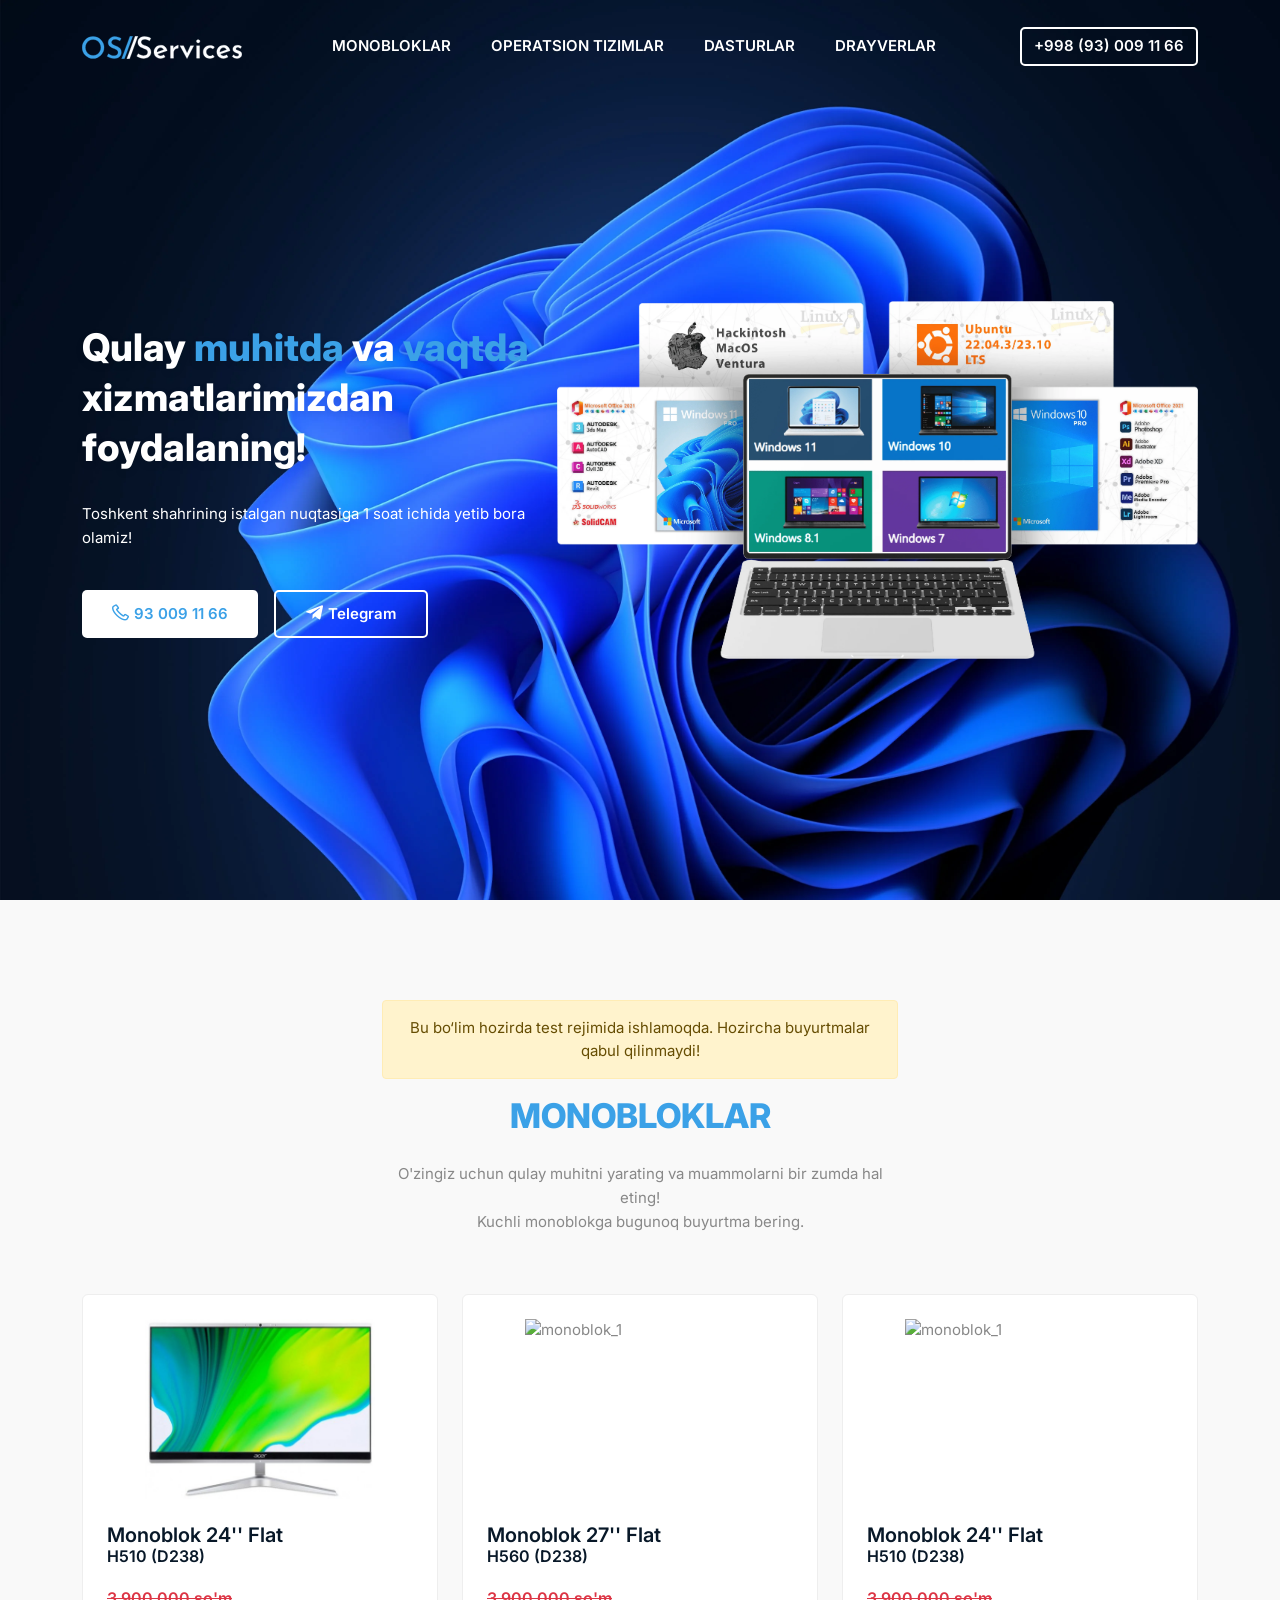
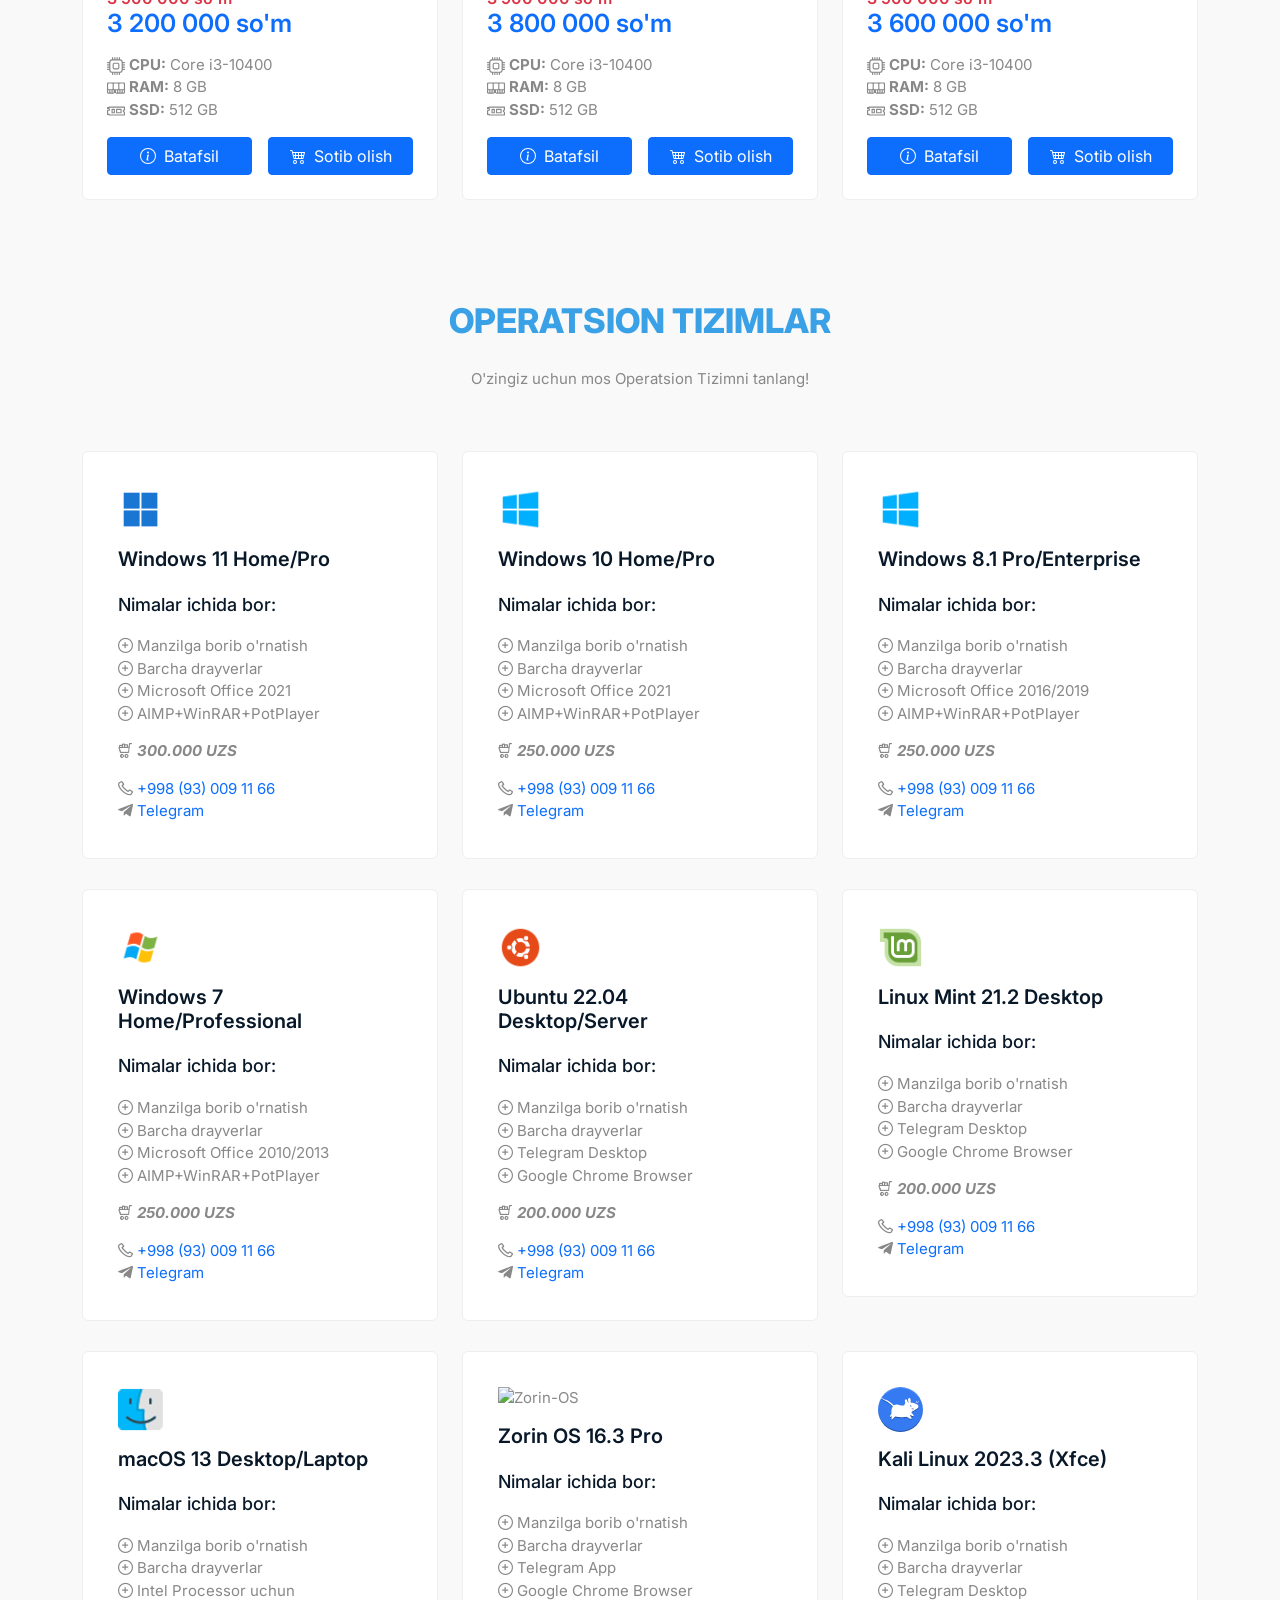
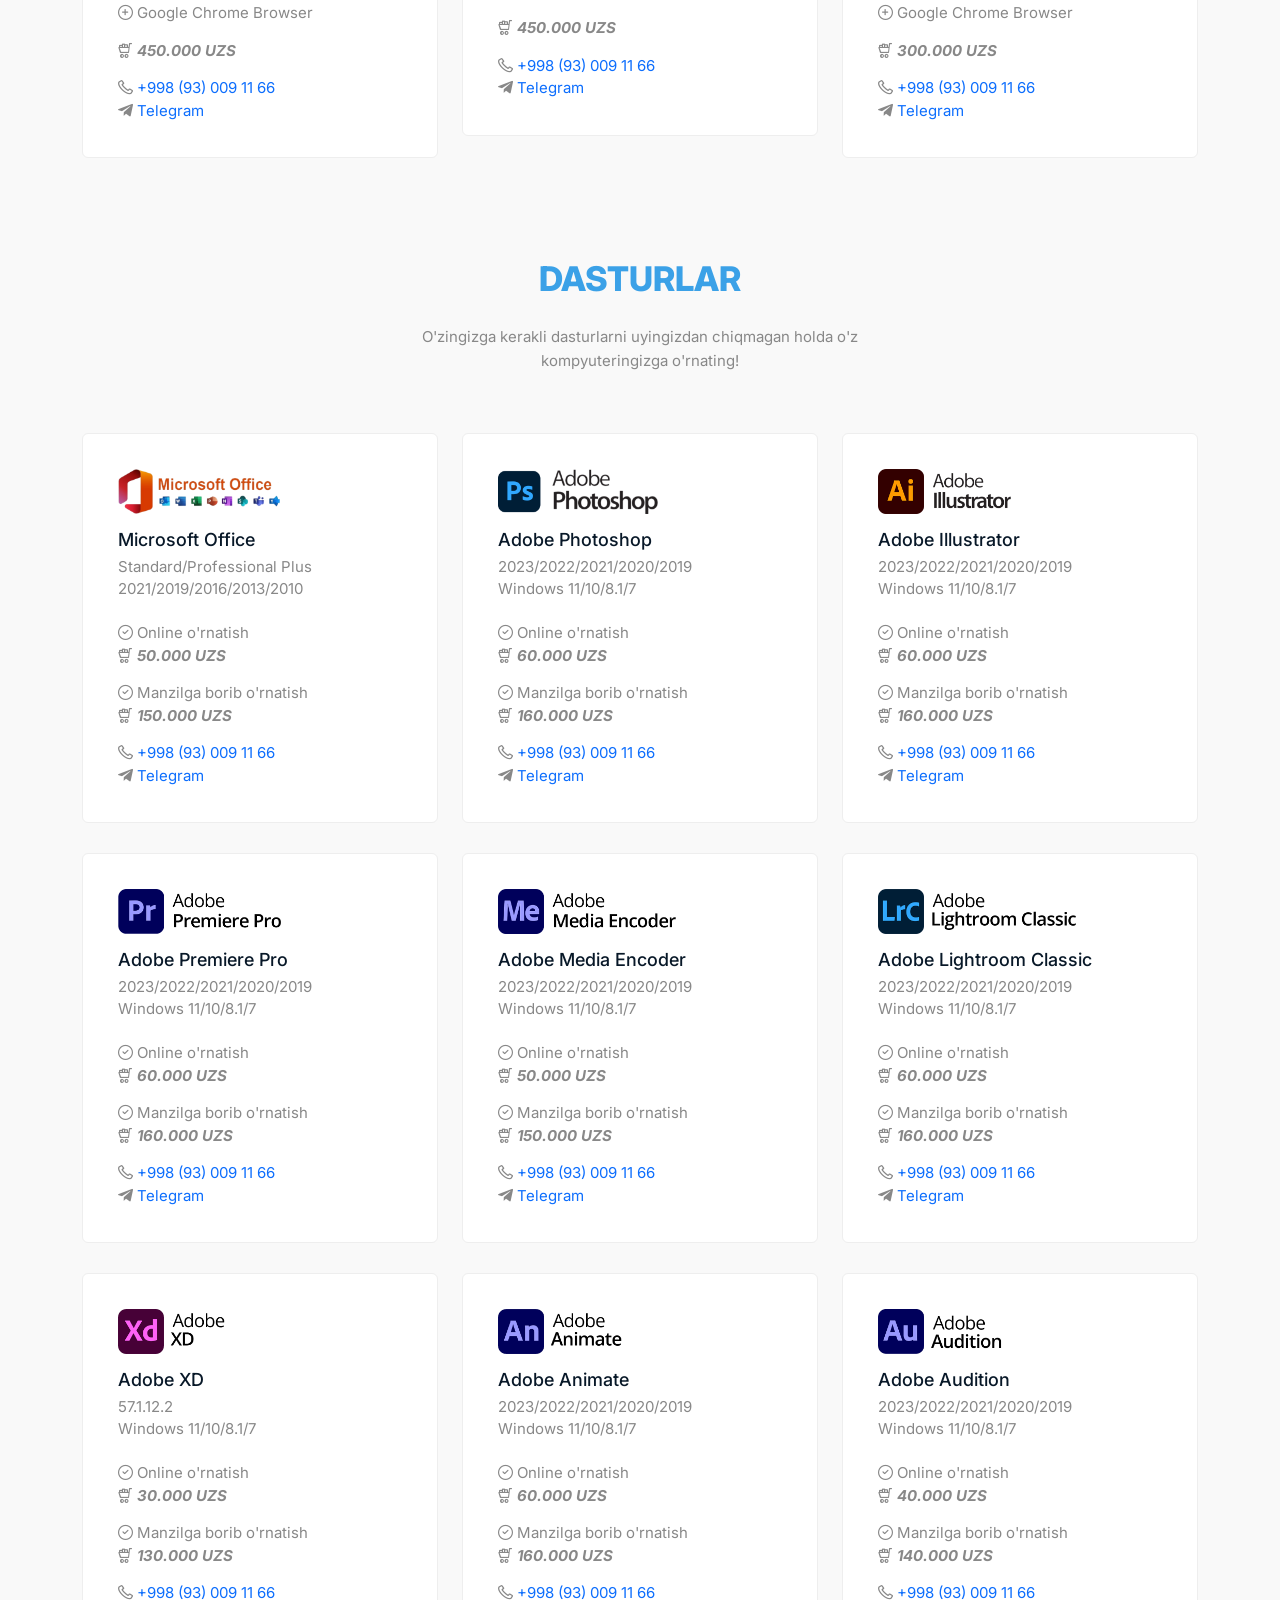
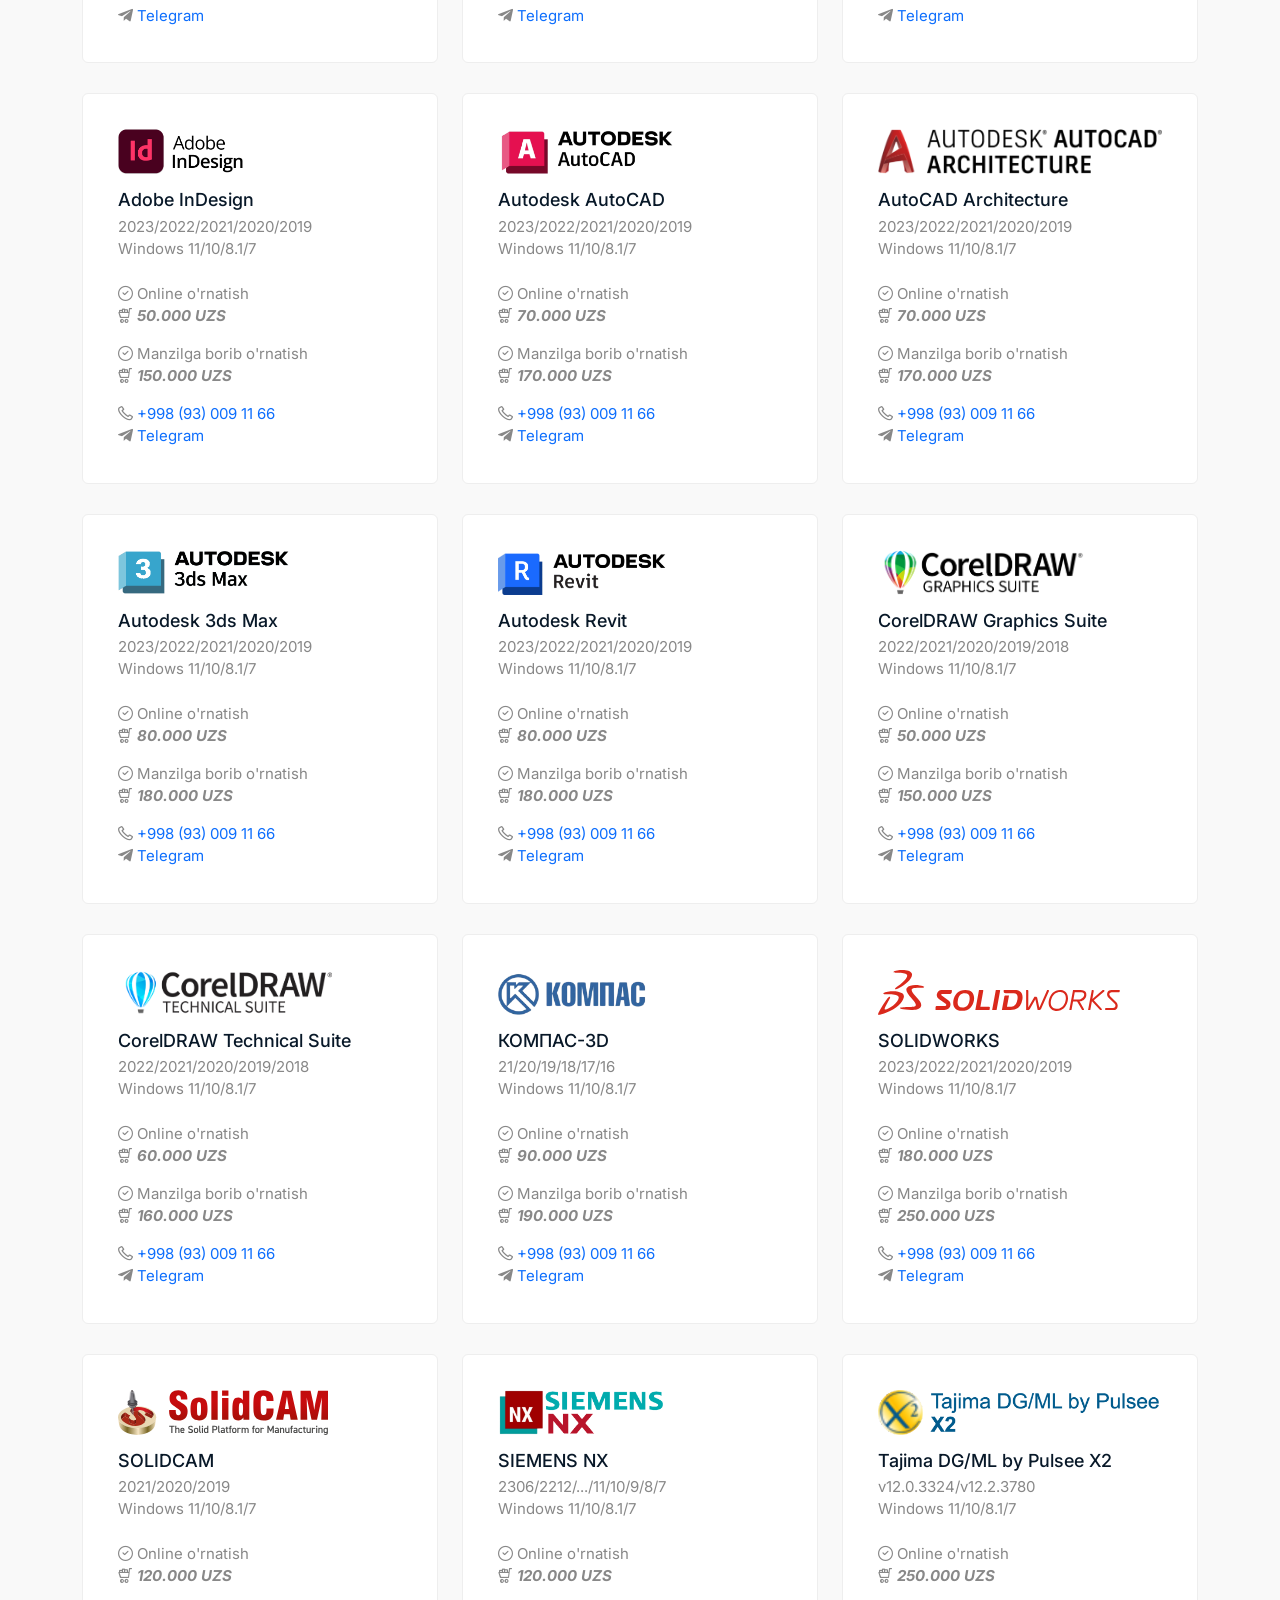
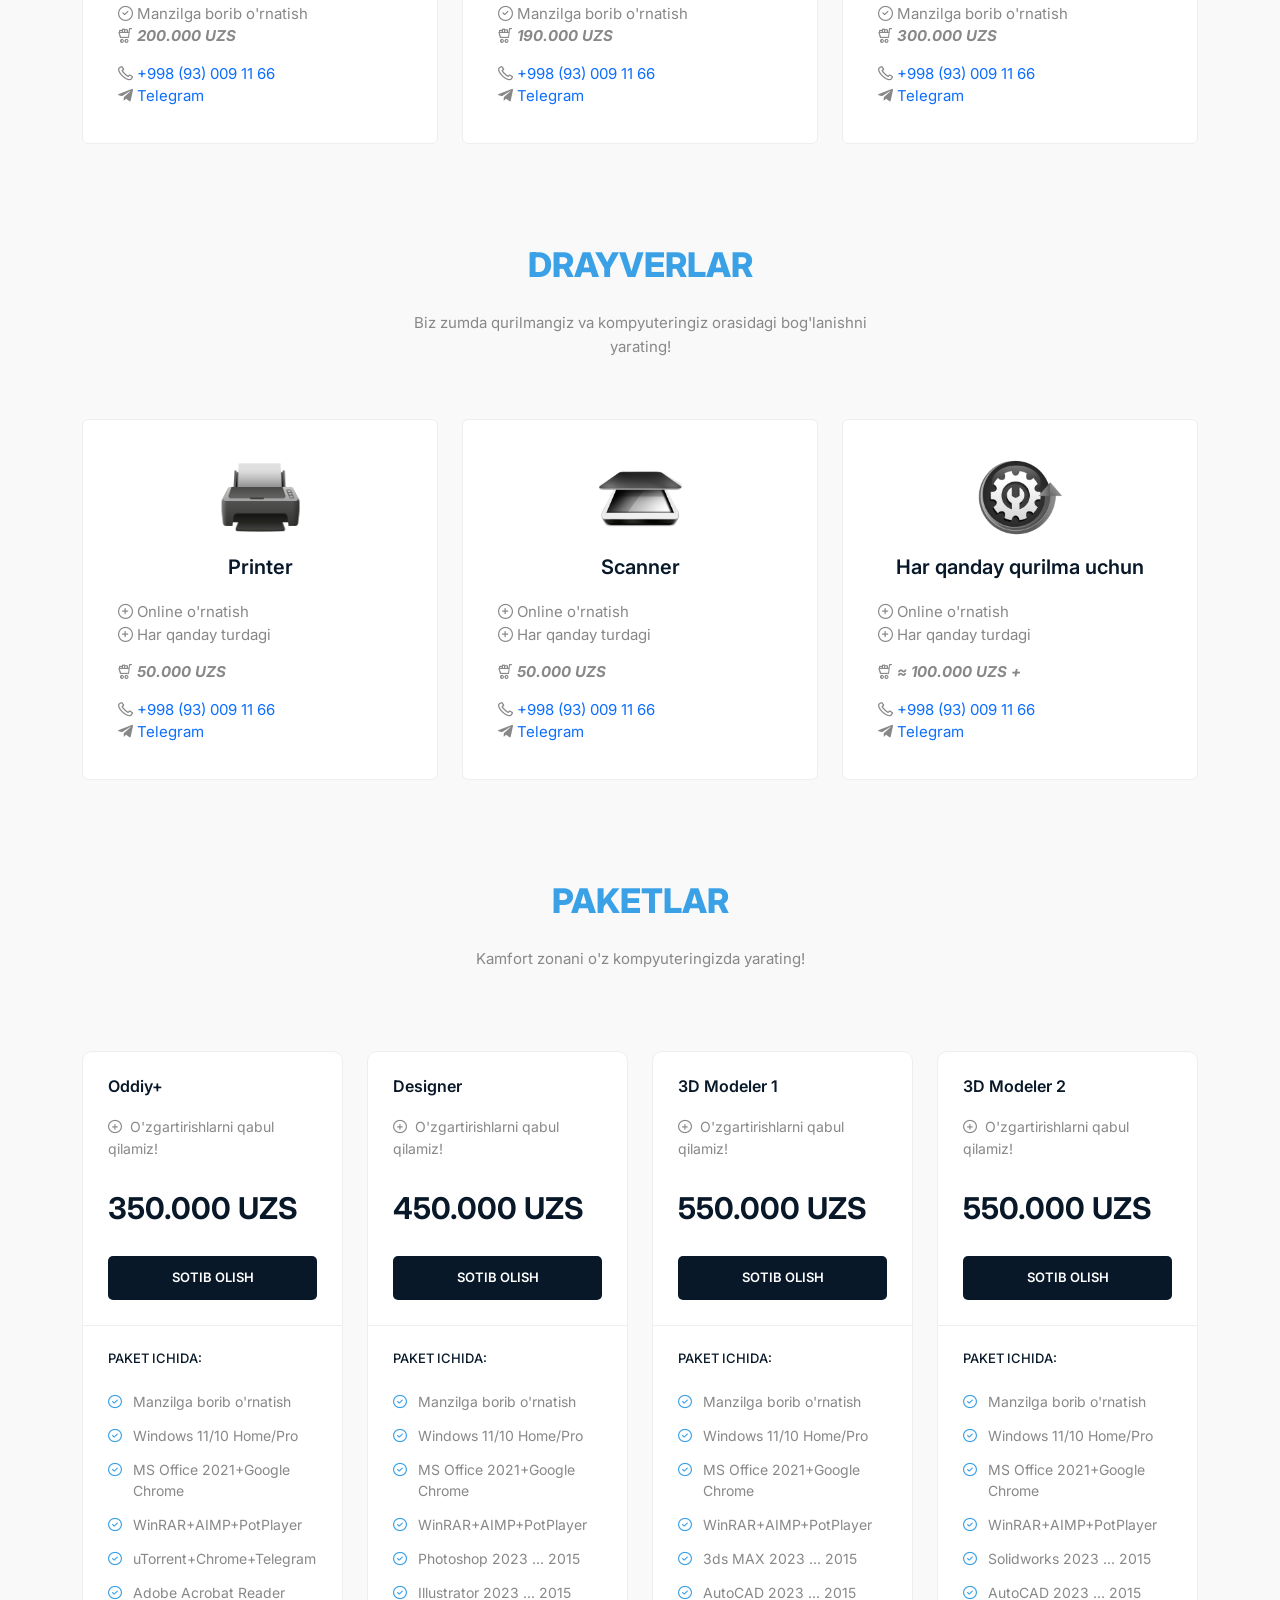
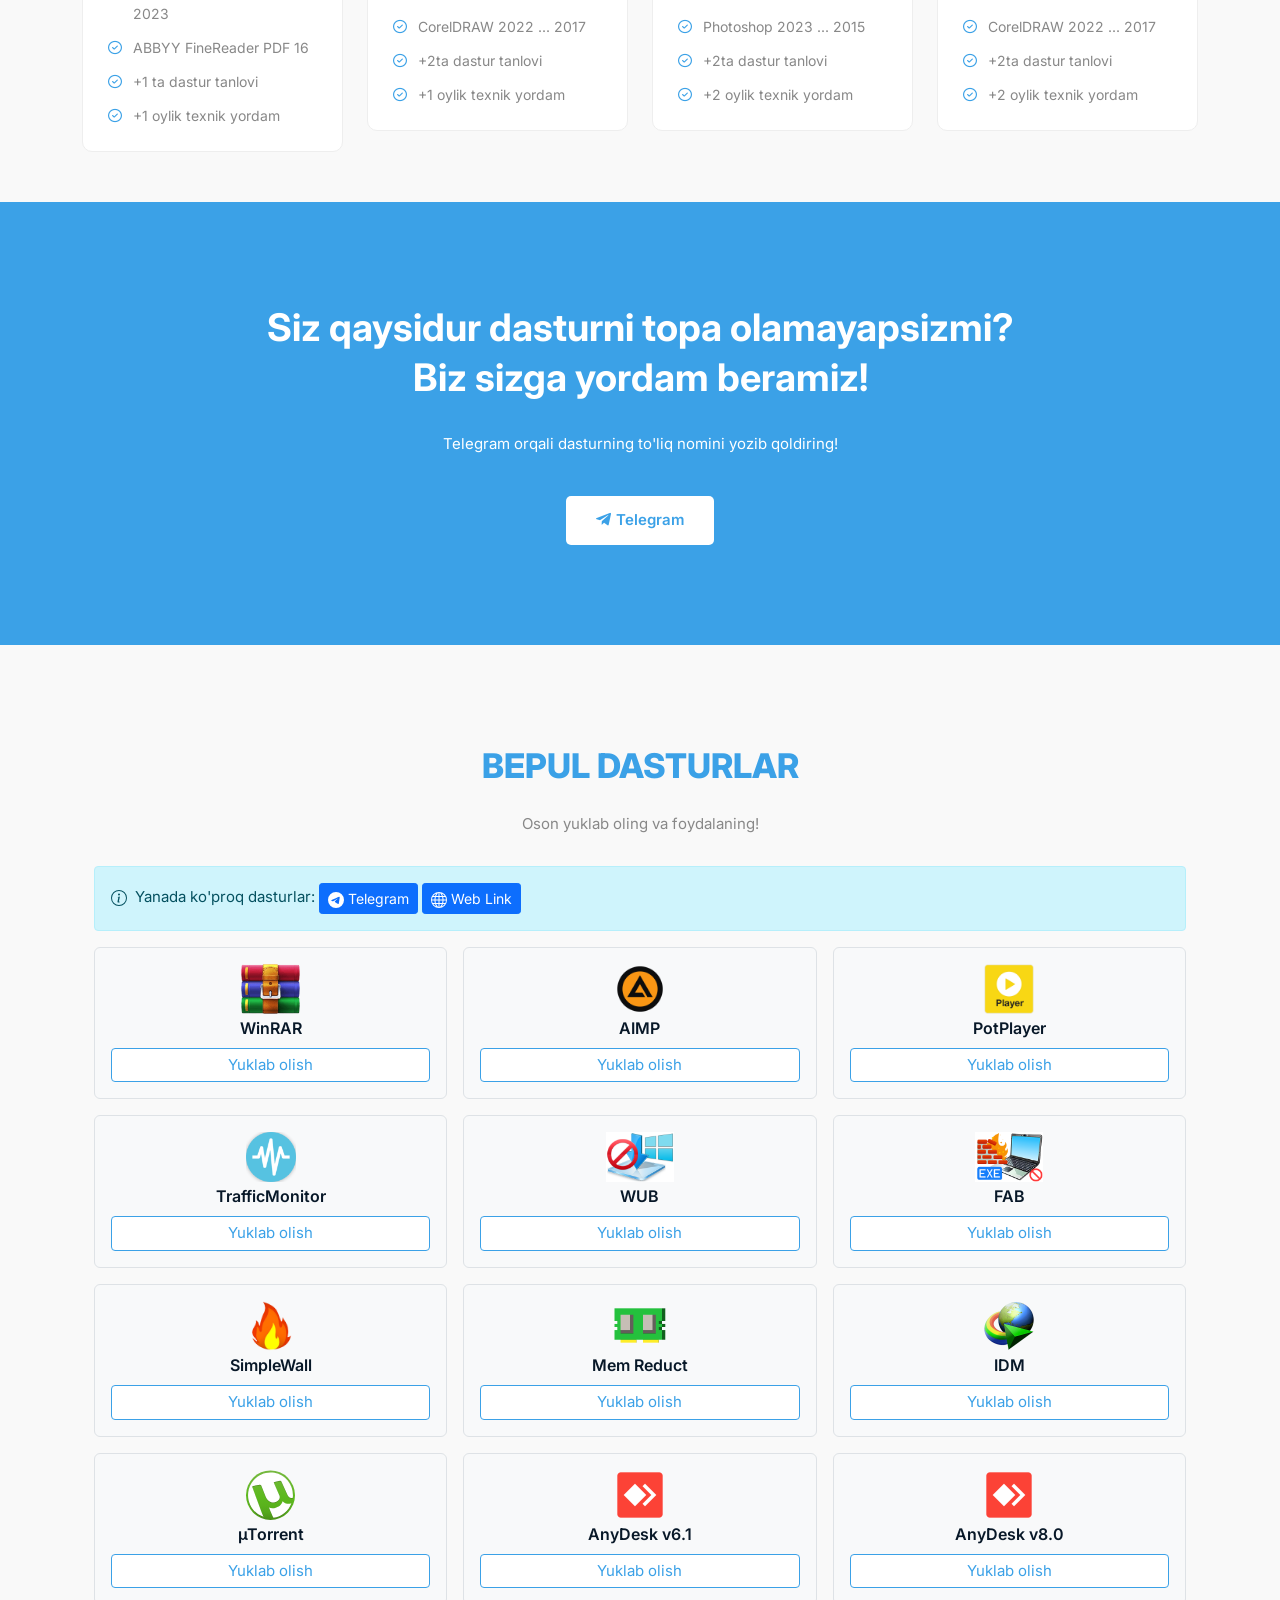
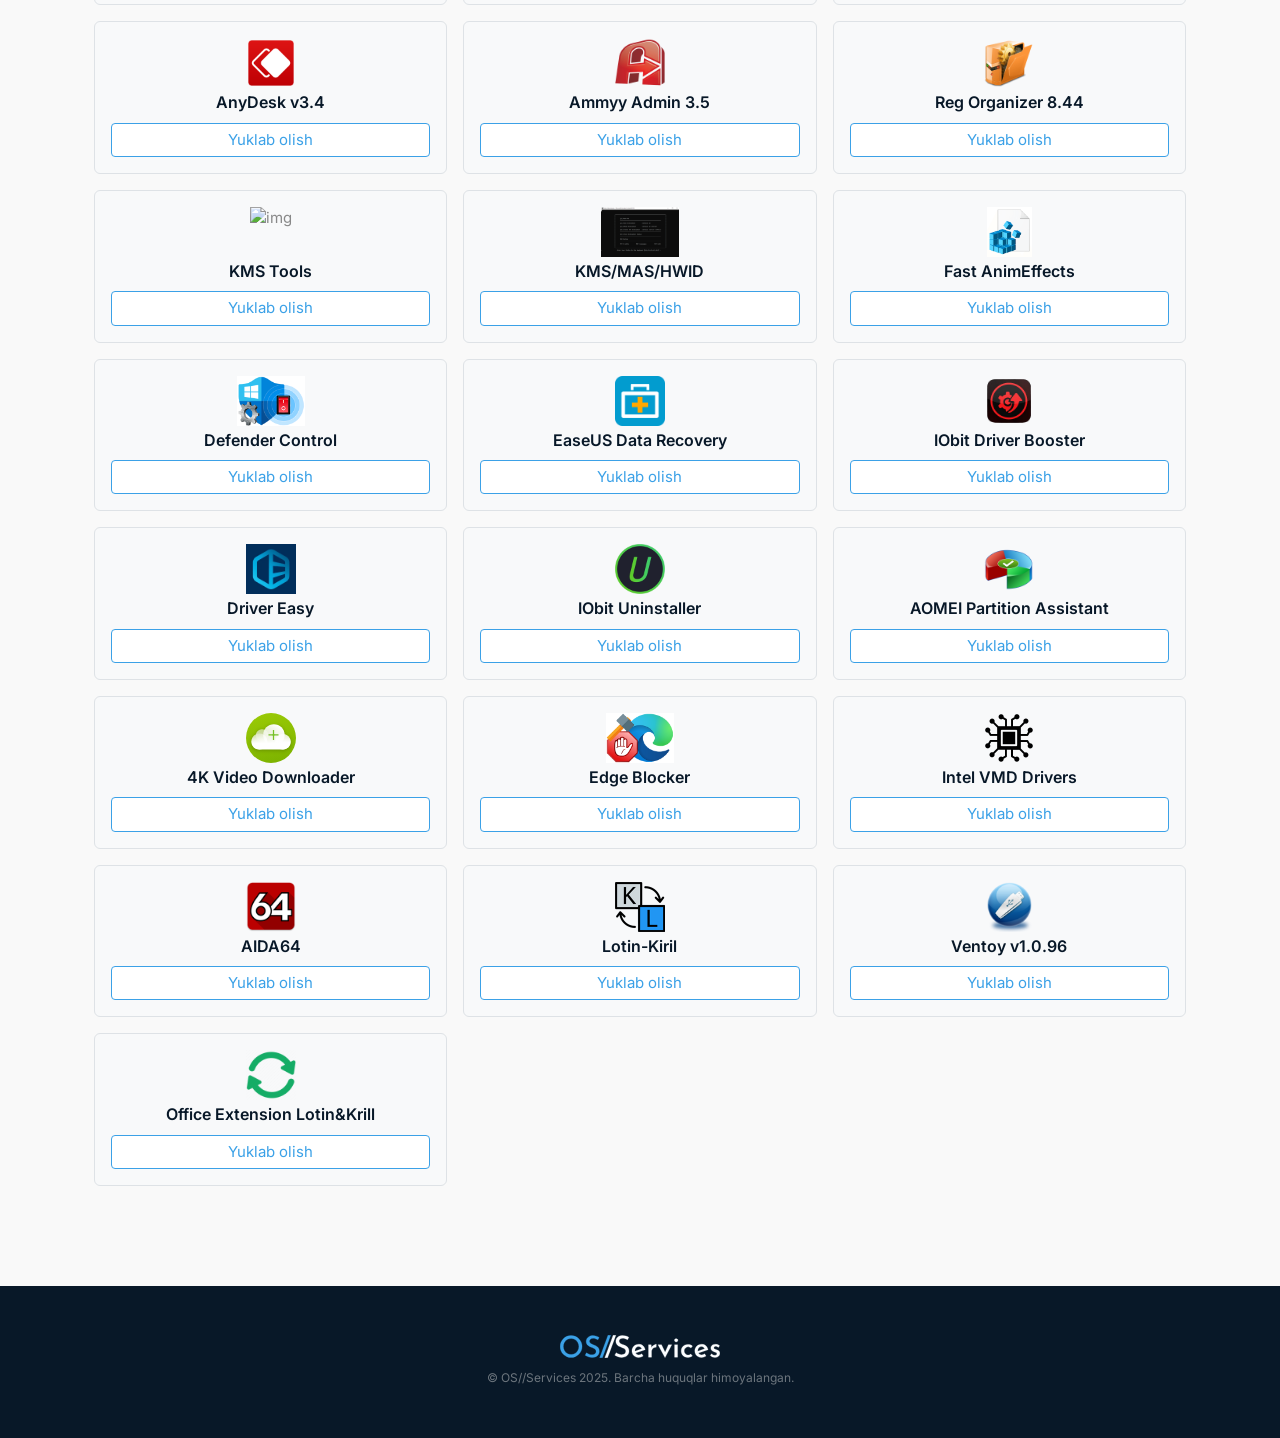
==== index.html @ b12e44a3 "new design  free software section" ====
<!DOCTYPE html>
<html class="no-js" lang="uz">

<head>
    <meta charset="utf-8" />
    <meta http-equiv="x-ua-compatible" content="ie=edge" />
    <title>OS//Services | Kompyuter Xizmatlari</title>
    <meta name="description"
        content="Butun O'zbekiston bo'ylab - Kompyuter Xizmatlari | Operatsion Tizimlar | Dasturlar | Drayverlar | Paketlar" />
    <meta name="viewport" content="width=device-width, initial-scale=1" />
    <link rel="shortcut icon" type="image/x-icon" href="assets/images/title.svg" />
    <!-- ========================= CSS here ========================= -->
    <link rel="stylesheet" href="assets/css/bootstrap.min.css" />
    <link rel="stylesheet" href="assets/css/LineIcons.2.0.css" />
    <link rel="stylesheet" href="assets/css/animate.css" />
    <link rel="stylesheet" href="assets/css/tiny-slider.css" />
    <link rel="stylesheet" href="assets/css/glightbox.min.css" />
    <link rel="stylesheet" href="assets/css/main.css" />
    <link rel="stylesheet" href="assets/css/wrapper.css" />

    <style>
        .object-fit-cover {
            object-fit: cover;
        }
    </style>
</head>

<body>
    <!-- Preloader -->
    <div class="preloader">
        <div class="preloader-inner">
            <div class="preloader-icon">
                <span></span>
                <span></span>
            </div>
        </div>
    </div>
    <!-- /End Preloader -->

    <!-- Start Navbar -->
    <header class="header navbar-area">
        <div class="container">
            <div class="row align-items-center">
                <div class="col-lg-12">
                    <div class="nav-inner">
                        <!-- Start Navbar -->
                        <nav class="navbar navbar-expand-lg">
                            <a class="navbar-brand" href="index.html">
                                <img src="assets/images/logo/white.svg" alt="OS//Services" />
                            </a>
                            <button class="navbar-toggler mobile-menu-btn" type="button" data-bs-toggle="collapse"
                                data-bs-target="#navbarSupportedContent" aria-controls="navbarSupportedContent"
                                aria-expanded="false" aria-label="Toggle navigation">
                                <span class="toggler-icon"></span>
                                <span class="toggler-icon"></span>
                                <span class="toggler-icon"></span>
                            </button>
                            <div class="collapse navbar-collapse sub-menu-bar" id="navbarSupportedContent">
                                <ul id="nav" class="navbar-nav ms-auto">
                                    <li class="nav-item">
                                        <a href="#monobloklar" class="page-scroll active" aria-label="Toggle navigation"
                                            style="text-transform: uppercase">Monobloklar</a>
                                    </li>
                                    <li class="nav-item">
                                        <a href="#operatsion" class="page-scroll active" aria-label="Toggle navigation"
                                            style="text-transform: uppercase">Operatsion
                                            tizimlar</a>
                                    </li>
                                    <li class="nav-item">
                                        <a href="#features" class="page-scroll" aria-label="Toggle navigation"
                                            style="text-transform: uppercase">Dasturlar</a>
                                    </li>
                                    <li class="nav-item">
                                        <a href="#drayverlar" class="page-scroll"
                                            style="text-transform: uppercase">Drayverlar</a>
                                    </li>
                                    <!-- <li class="nav-item">
                                        <a href="#pricing" class="page-scroll" aria-label="Toggle navigation"
                                            style="text-transform: uppercase;">Paketlar</a>
                                    </li> -->
                                </ul>
                            </div>
                            <!-- navbar collapse -->
                            <div class="button add-list-button">
                                <a href="tel:+998930091166" class="btn">+998
                                    (93) 009 11 66</a>
                            </div>
                        </nav>
                        <!-- End Navbar -->
                    </div>
                </div>
            </div>
            <!-- row -->
        </div>
        <!-- container -->
    </header>
    <!-- End Navbar -->

    <!-- Start Home -->
    <section id="home" class="hero-area">
        <div class="container">
            <div class="row align-items-center justify-content-center">
                <div class="col-lg-5 col-md-12 col-12">
                    <div class="hero-content">
                        <h1 class="wow fadeInLeft" data-wow-delay=".4s">
                            Qulay <span>muhitda</span> va
                            <span>vaqtda</span> xizmatlarimizdan
                            foydalaning!
                        </h1>
                        <p class="wow fadeInLeft" data-wow-delay=".6s">
                            Toshkent shahrining istalgan nuqtasiga 1 soat
                            ichida yetib bora
                            olamiz!
                        </p>
                        <div class="button wow fadeInLeft" data-wow-delay=".8s">
                            <a href="tel:+998930091166" class="btn"><i class="lni lni-phone"></i>93 009 11
                                66</a>
                            <a href="https://t.me/sh_shirinboyev" class="btn btn-alt"><i
                                    class="lni lni-telegram-original"></i>Telegram</a>
                        </div>
                    </div>
                </div>
                <div class="col-lg-7 col-md-12 col-12">
                    <div class="hero-image wow fadeInRight" data-wow-delay=".4s">
                        <img src="assets/images/hero/header-min.webp" alt="#" />
                    </div>
                </div>
            </div>
        </div>
    </section>
    <!--/ End Home -->

    <!--  Monoblok Batafsil Modal -->
    <div class="modal fade" id="batafsilModal" tabindex="-1" aria-labelledby="batafsilModalLabel" aria-hidden="true">
        <div class="modal-dialog modal-dialog-centered modal-dialog-scrollable modal-lg">
            <div class="modal-content">
                <div class="modal-header">
                    <h5 class="modal-title" id="batafsilModalLabel">Batafsil</h5>
                    <button type="button" class="btn-close" data-bs-dismiss="modal" aria-label="Close"></button>
                </div>
                <div class="modal-body">
                    <div id="carouselExampleControls" class="carousel slide mb-3" data-bs-ride="carousel"
                        style="height: 350px">
                        <div class="carousel-inner h-100 d-flex align-items-center">
                            <div class="carousel-item active">
                                <img src="https://s3p.kattabozor.uz/ri/bf132ede2bd127ec3c8800e889824410a9252f8b97c8b934839fb9372c76c86c_obsqaS_640l.jpg"
                                    class="d-block w-50 mx-auto" alt="..." />
                            </div>
                            <div class="carousel-item">
                                <img src="https://s3p.kattabozor.uz/ri/5cd83c31bb679c5d5cfdc8fc17607d0a9dbaeabf2af37ba6f6027f6b9c296f2a_GdmHtJ_640l.jpg"
                                    class="d-block w-50 mx-auto" alt="..." />
                            </div>
                            <div class="carousel-item">
                                <img src="https://s3p.kattabozor.uz/ri/fd31e6b226d5edace7d3d4f947cedc1be21c03f91bfefe83293f6bbe8f0bf58a_OpMlKo_640l.jpg"
                                    class="d-block w-50 mx-auto" alt="..." />
                            </div>
                            <div class="carousel-item">
                                <img src="https://s3p.kattabozor.uz/ri/5ccb864d99c074db0765802de5f125d27684d5ff702e6b5c3fd52c4c5a959a84_7wWE6x_640l.jpg"
                                    class="d-block w-50 mx-auto" alt="..." />
                            </div>
                        </div>
                        <button class="carousel-control-prev" type="button" data-bs-target="#carouselExampleControls"
                            data-bs-slide="prev">
                            <span class="carousel-control-prev-icon" aria-hidden="true"
                                style="filter: invert(1)"></span>
                            <span class="visually-hidden">Previous</span>
                        </button>
                        <button class="carousel-control-next" type="button" data-bs-target="#carouselExampleControls"
                            data-bs-slide="next">
                            <span class="carousel-control-next-icon" aria-hidden="true"
                                style="filter: invert(1)"></span>
                            <span class="visually-hidden">Next</span>
                        </button>
                    </div>

                    <table class="table table-striped mb-3">
                        <thead>
                            <tr>
                                <th style="width: 40%">Xususiyat</th>
                                <th style="width: 60%">Qiymat</th>
                            </tr>
                        </thead>
                        <tbody>
                            <tr>
                                <td>Vazn</td>
                                <td>4.0 кг</td>
                            </tr>
                            <tr>
                                <td>Qalinligi</td>
                                <td>3.71 см</td>
                            </tr>
                            <tr>
                                <td>Bo'yi</td>
                                <td>37.96 см</td>
                            </tr>
                            <tr>
                                <td>Kengligi</td>
                                <td>48.99 см</td>
                            </tr>
                            <tr>
                                <td>O‘rnatilgan imkoniyatlar va
                                    funksional</td>
                                <td>
                                    веб-камера, встроенный микрофон,
                                    кардридер, стереозвук
                                </td>
                            </tr>
                            <tr>
                                <td>Periferiya</td>
                                <td>беспроводная клавиатура, беспроводная
                                    мышь</td>
                            </tr>
                            <tr>
                                <td>USB portlar umumiy soni</td>
                                <td>4</td>
                            </tr>
                            <tr>
                                <td>Portlar va interfeyslar</td>
                                <td>
                                    Ethernet (RJ-45), USB 2.0 Type-A, USB
                                    3.2 Gen 1 Type-A, вход
                                    HDMI, выход аудио/наушники
                                </td>
                            </tr>
                            <tr>
                                <td>Wi-Fi standarti</td>
                                <td>802.11ax</td>
                            </tr>
                            <tr>
                                <td>Simsiz interfeyslar</td>
                                <td>Bluetooth, Wi-Fi</td>
                            </tr>
                            <tr>
                                <td>SSD xotira hajmlari</td>
                                <td>256 ГБ</td>
                            </tr>
                            <tr>
                                <td>HDD xotira hajmlari</td>
                                <td>1 ТБ</td>
                            </tr>
                            <tr>
                                <td>Operativ xotira chastotasi</td>
                                <td>3200 МГц</td>
                            </tr>
                            <tr>
                                <td>Operativ xotira hajmi</td>
                                <td>4 ГБ, 8 ГБ, 16 ГБ</td>
                            </tr>
                            <tr>
                                <td>Operativ xotira turi</td>
                                <td>SO-DIMM DDR4</td>
                            </tr>
                            <tr>
                                <td>Videokarta</td>
                                <td>Intel UHD Graphics, Intel Iris Xe
                                    Graphics</td>
                            </tr>
                            <tr>
                                <td>Protsessor lineykasi</td>
                                <td>Intel Core i3, Intel Core i5</td>
                            </tr>
                            <tr>
                                <td>Ekran matritsasi turi</td>
                                <td>IPS</td>
                            </tr>
                            <tr>
                                <td>Ekran qoplamasi turi</td>
                                <td>матовый</td>
                            </tr>
                            <tr>
                                <td>Ekran piksellari o‘lchamlari</td>
                                <td>1920x1080</td>
                            </tr>
                            <tr>
                                <td>Ekran o‘lchami</td>
                                <td>24"</td>
                            </tr>
                            <tr>
                                <td>Brend</td>
                                <td>Akmalovich®</td>
                            </tr>
                        </tbody>
                    </table>

                    <div class="alert alert-info" role="alert">
                        <p class="text-gray fs-5 fw-bolder mb-2">Tavsif</p>
                        <p>
                            Hammasi bir joyda. Aspire C22 monobloki juda
                            ixcham dizaynga
                            ega. Ultra yupqa korpus kundalik ishlarga
                            yetadigan optimal
                            quvvat uchun Intel protsessoriga ega. Full HD
                            displey va Full HD
                            1080p veb-kamera zamonaviy videoqo'ng'iroqlar
                            uchun zarur
                            bo'lgan aniq va tiniq tasvirlarni taqdim etadi.
                            HDMI porti
                            qo'shimcha displeyni ulash imkonini beradi, USB
                            portlari tashqi
                            qurilmalarni ulash imkonini beradi va simsiz
                            tarmoq adapteri
                            Wi-Fi 5 (802.11ac) standarti yordamida
                            Internetga ulanish
                            imkonini beradi.
                        </p>
                    </div>
                </div>
                <!-- <div class="modal-footer">
                    <button type="button" class="btn btn-secondary" data-bs-dismiss="modal">Close</button>
                    <button type="button" class="btn btn-primary">Save changes</button>
                </div> -->
            </div>
        </div>
    </div>
    <!--/ Monoblok Batafsil Modal -->

    <!--  Monoblok Order Modal -->
    <div class="modal fade" id="monoblokModal" tabindex="-1" aria-labelledby="monoblokModalLabel"
        data-bs-backdrop="static" aria-hidden="true">
        <div class="modal-dialog modal-dialog-centered modal-dialog-scrollable">
            <div class="modal-content">
                <div class="modal-header">
                    <div>
                        <h5 class="modal-title fs-6" id="monoblokModalLabel">
                            Buyurtmani rasmiylashtirish
                        </h5>
                    </div>
                    <button type="button" class="btn-close" data-bs-dismiss="modal" aria-label="Close"></button>
                </div>
                <div class="modal-body px-4">
                    <div class="d-flex justify-content-start align-items-center gap-3">
                        <img src="/assets/images/monobloklar/monoblok_1.jpg" alt="monoblok_1" class="monoblok_brand" />

                        <div>
                            <h5 class="modal-title fs-6" id="monoblokModalLabel">
                                Monoblok 24'' Flat
                            </h5>
                            <span class="fw-light" style="font-size: 12px">H510 (D238)</span>
                        </div>
                    </div>
                    <form>
                        <div class="mb-2 mt-4">
                            <label for="exampleInputName" class="form-label mb-0 fw-normal">Ismingiz:</label>
                            <input required type="text" class="form-control" id="exampleInputName"
                                placeholder="Jahongir" />
                        </div>
                        <label for="exampleInputNumber" class="form-label mb-0 fw-normal">Telfon
                            raqamingiz:</label>
                        <div class="input-group mb-5">
                            <span class="input-group-text" id="basic-number">+998</span>
                            <input required type="text" class="form-control" id="exampleInputNumber"
                                placeholder="88 123 45 67" aria-label="number" aria-describedby="basic-number" />
                        </div>
                        <div class="d-flex gap-2 justify-content-end">
                            <button type="button" class="btn btn-secondary" data-bs-dismiss="modal">
                                Bekor qilish
                            </button>
                            <button type="submit" class="btn btn-primary">
                                Buyurtma qoldirish
                            </button>
                        </div>
                    </form>
                </div>
            </div>
        </div>
    </div>
    <!--/ Monoblok Order Modal -->

    <!-- Monobloklar start -->
    <section id="monobloklar" class="features section" style="padding-bottom: 0px">
        <div class="container">
            <div class="row">
                <div class="col-12">
                    <div class="section-title">
                        <div class="alert alert-warning" role="alert">
                            Bu bo‘lim hozirda test rejimida ishlamoqda.
                            Hozircha buyurtmalar
                            qabul qilinmaydi!
                        </div>

                        <h2 style="text-transform: uppercase; color: #3ba1e7">
                            Monobloklar
                        </h2>
                        <p>
                            O'zingiz uchun qulay muhitni yarating va
                            muammolarni bir zumda
                            hal eting!<br />Kuchli monoblokga bugunoq
                            buyurtma bering.
                        </p>
                    </div>
                </div>
            </div>
            <div class="row">
                <div class="col-lg-4 col-md-6 col-12">
                    <div class="single-feature wow fadeInUp p-4 p-md-3 p-xl-4" data-wow-delay=".2s">
                        <img class="w-75 d-block mx-auto mb-4 object-fit-cover" style="height: 180px"
                            src="./assets/images/monobloklar/monoblok_1.jpg" alt="monoblok_1" />
                        <h5>Monoblok 24'' Flat</h5>
                        <h6>H510 (D238)</h6>
                        <br />
                        <h6 class="text-decoration-line-through text-danger">
                            3 900 000 so'm
                        </h6>
                        <h4 class="text-primary">3 200 000 so'm</h4>

                        <div class="table-content mt-3">
                            <ul class="table-list table-list-nth mb-3">
                                <li>
                                    <svg xmlns="http://www.w3.org/2000/svg" width="18" height="18" fill="currentColor"
                                        class="bi bi-cpu" viewBox="0 0 16 16">
                                        <path
                                            d="M5 0a.5.5 0 0 1 .5.5V2h1V.5a.5.5 0 0 1 1 0V2h1V.5a.5.5 0 0 1 1 0V2h1V.5a.5.5 0 0 1 1 0V2A2.5 2.5 0 0 1 14 4.5h1.5a.5.5 0 0 1 0 1H14v1h1.5a.5.5 0 0 1 0 1H14v1h1.5a.5.5 0 0 1 0 1H14v1h1.5a.5.5 0 0 1 0 1H14a2.5 2.5 0 0 1-2.5 2.5v1.5a.5.5 0 0 1-1 0V14h-1v1.5a.5.5 0 0 1-1 0V14h-1v1.5a.5.5 0 0 1-1 0V14h-1v1.5a.5.5 0 0 1-1 0V14A2.5 2.5 0 0 1 2 11.5H.5a.5.5 0 0 1 0-1H2v-1H.5a.5.5 0 0 1 0-1H2v-1H.5a.5.5 0 0 1 0-1H2v-1H.5a.5.5 0 0 1 0-1H2A2.5 2.5 0 0 1 4.5 2V.5A.5.5 0 0 1 5 0m-.5 3A1.5 1.5 0 0 0 3 4.5v7A1.5 1.5 0 0 0 4.5 13h7a1.5 1.5 0 0 0 1.5-1.5v-7A1.5 1.5 0 0 0 11.5 3zM5 6.5A1.5 1.5 0 0 1 6.5 5h3A1.5 1.5 0 0 1 11 6.5v3A1.5 1.5 0 0 1 9.5 11h-3A1.5 1.5 0 0 1 5 9.5zM6.5 6a.5.5 0 0 0-.5.5v3a.5.5 0 0 0 .5.5h3a.5.5 0 0 0 .5-.5v-3a.5.5 0 0 0-.5-.5z" />
                                    </svg>
                                    <b>CPU:</b> Core i3-10400
                                </li>
                                <li>
                                    <svg xmlns="http://www.w3.org/2000/svg" width="18" height="18" fill="currentColor"
                                        class="bi bi-memory" viewBox="0 0 16 16">
                                        <path
                                            d="M1 3a1 1 0 0 0-1 1v8a1 1 0 0 0 1 1h4.586a1 1 0 0 0 .707-.293l.353-.353a.5.5 0 0 1 .708 0l.353.353a1 1 0 0 0 .707.293H15a1 1 0 0 0 1-1V4a1 1 0 0 0-1-1zm.5 1h3a.5.5 0 0 1 .5.5v4a.5.5 0 0 1-.5.5h-3a.5.5 0 0 1-.5-.5v-4a.5.5 0 0 1 .5-.5m5 0h3a.5.5 0 0 1 .5.5v4a.5.5 0 0 1-.5.5h-3a.5.5 0 0 1-.5-.5v-4a.5.5 0 0 1 .5-.5m4.5.5a.5.5 0 0 1 .5-.5h3a.5.5 0 0 1 .5.5v4a.5.5 0 0 1-.5.5h-3a.5.5 0 0 1-.5-.5zM2 10v2H1v-2zm2 0v2H3v-2zm2 0v2H5v-2zm3 0v2H8v-2zm2 0v2h-1v-2zm2 0v2h-1v-2zm2 0v2h-1v-2z" />
                                    </svg>
                                    <b>RAM:</b> 8 GB
                                </li>
                                <li>
                                    <svg xmlns="http://www.w3.org/2000/svg" width="18" height="18" fill="currentColor"
                                        class="bi bi-nvme" viewBox="0 0 16 16">
                                        <path
                                            d="M1.5 4.5A.5.5 0 0 1 2 4h13.5a.5.5 0 0 1 .5.5V7a.5.5 0 0 1-.5.5.5.5 0 0 0 0 1 .5.5 0 0 1 .5.5v2.5a.5.5 0 0 1-.5.5H2a.5.5 0 0 1-.5-.5h-1A.5.5 0 0 1 0 11V7.5A.5.5 0 0 1 .5 7h1a.25.25 0 0 0 0-.5h-1A.5.5 0 0 1 0 6V5a.5.5 0 0 1 .5-.5zm1 .5a.5.5 0 0 1-.5.5h-.5a1.25 1.25 0 1 1 0 2.5H1v2.5h1a.5.5 0 0 1 .5.5H15V9.415a1.5 1.5 0 0 1 0-2.83V5z" />
                                        <path
                                            d="M4 6.5a.5.5 0 0 1 .5-.5h2a.5.5 0 0 1 .5.5v3a.5.5 0 0 1-.5.5h-2a.5.5 0 0 1-.5-.5zM5 7v2h1V7zm3-.5a.5.5 0 0 1 .5-.5h4a.5.5 0 0 1 .5.5v3a.5.5 0 0 1-.5.5h-4a.5.5 0 0 1-.5-.5zM9 7v2h3V7z" />
                                    </svg>
                                    <b>SSD:</b> 512 GB
                                </li>
                            </ul>
                            <div class="d-flex justify-content-between align-items-center gap-3">
                                <button data-bs-toggle="modal" data-bs-target="#batafsilModal"
                                    class="btn btn-primary w-100 d-flex justify-content-center align-items-center gap-2">
                                    <svg xmlns="http://www.w3.org/2000/svg" width="16" height="16" fill="currentColor"
                                        class="bi bi-info-circle" viewBox="0 0 16 16">
                                        <path d="M8 15A7 7 0 1 1 8 1a7 7 0 0 1 0 14m0 1A8 8 0 1 0 8 0a8 8 0 0 0 0 16" />
                                        <path
                                            d="m8.93 6.588-2.29.287-.082.38.45.083c.294.07.352.176.288.469l-.738 3.468c-.194.897.105 1.319.808 1.319.545 0 1.178-.252 1.465-.598l.088-.416c-.2.176-.492.246-.686.246-.275 0-.375-.193-.304-.533zM9 4.5a1 1 0 1 1-2 0 1 1 0 0 1 2 0" />
                                    </svg>
                                    <span class="text-nowrap">Batafsil</span>
                                </button>
                                <button data-bs-toggle="modal" data-bs-target="#monoblokModal"
                                    class="btn btn-primary w-100 d-flex justify-content-center align-items-center gap-2">
                                    <svg xmlns="http://www.w3.org/2000/svg" width="16" height="16" fill="currentColor"
                                        class="bi bi-cart4" viewBox="0 0 16 16">
                                        <path
                                            d="M0 2.5A.5.5 0 0 1 .5 2H2a.5.5 0 0 1 .485.379L2.89 4H14.5a.5.5 0 0 1 .485.621l-1.5 6A.5.5 0 0 1 13 11H4a.5.5 0 0 1-.485-.379L1.61 3H.5a.5.5 0 0 1-.5-.5M3.14 5l.5 2H5V5zM6 5v2h2V5zm3 0v2h2V5zm3 0v2h1.36l.5-2zm1.11 3H12v2h.61zM11 8H9v2h2zM8 8H6v2h2zM5 8H3.89l.5 2H5zm0 5a1 1 0 1 0 0 2 1 1 0 0 0 0-2m-2 1a2 2 0 1 1 4 0 2 2 0 0 1-4 0m9-1a1 1 0 1 0 0 2 1 1 0 0 0 0-2m-2 1a2 2 0 1 1 4 0 2 2 0 0 1-4 0" />
                                    </svg>
                                    <span class="text-nowrap">Sotib
                                        olish</span>
                                </button>
                            </div>
                        </div>
                    </div>
                </div>

                <div class="col-lg-4 col-md-6 col-12">
                    <div class="single-feature wow fadeInUp p-4 p-md-3 p-xl-4" data-wow-delay=".2s">
                        <img class="w-75 d-block mx-auto mb-4 object-fit-cover" style="height: 180px"
                            src="https://s3p.kattabozor.uz/ri/2ebeea7e4b00925ab91deff5dc425fa414b63447a2048ae109d625d224b1c249_2UFkIo_640l.jpg"
                            alt="monoblok_1" />
                        <h5>Monoblok 27'' Flat</h5>
                        <h6>H560 (D238)</h6>
                        <br />
                        <h6 class="text-decoration-line-through text-danger">
                            3 900 000 so'm
                        </h6>
                        <h4 class="text-primary">3 800 000 so'm</h4>

                        <div class="table-content mt-3">
                            <ul class="table-list table-list-nth mb-3">
                                <li>
                                    <svg xmlns="http://www.w3.org/2000/svg" width="18" height="18" fill="currentColor"
                                        class="bi bi-cpu" viewBox="0 0 16 16">
                                        <path
                                            d="M5 0a.5.5 0 0 1 .5.5V2h1V.5a.5.5 0 0 1 1 0V2h1V.5a.5.5 0 0 1 1 0V2h1V.5a.5.5 0 0 1 1 0V2A2.5 2.5 0 0 1 14 4.5h1.5a.5.5 0 0 1 0 1H14v1h1.5a.5.5 0 0 1 0 1H14v1h1.5a.5.5 0 0 1 0 1H14v1h1.5a.5.5 0 0 1 0 1H14a2.5 2.5 0 0 1-2.5 2.5v1.5a.5.5 0 0 1-1 0V14h-1v1.5a.5.5 0 0 1-1 0V14h-1v1.5a.5.5 0 0 1-1 0V14h-1v1.5a.5.5 0 0 1-1 0V14A2.5 2.5 0 0 1 2 11.5H.5a.5.5 0 0 1 0-1H2v-1H.5a.5.5 0 0 1 0-1H2v-1H.5a.5.5 0 0 1 0-1H2v-1H.5a.5.5 0 0 1 0-1H2A2.5 2.5 0 0 1 4.5 2V.5A.5.5 0 0 1 5 0m-.5 3A1.5 1.5 0 0 0 3 4.5v7A1.5 1.5 0 0 0 4.5 13h7a1.5 1.5 0 0 0 1.5-1.5v-7A1.5 1.5 0 0 0 11.5 3zM5 6.5A1.5 1.5 0 0 1 6.5 5h3A1.5 1.5 0 0 1 11 6.5v3A1.5 1.5 0 0 1 9.5 11h-3A1.5 1.5 0 0 1 5 9.5zM6.5 6a.5.5 0 0 0-.5.5v3a.5.5 0 0 0 .5.5h3a.5.5 0 0 0 .5-.5v-3a.5.5 0 0 0-.5-.5z" />
                                    </svg>
                                    <b>CPU:</b> Core i3-10400
                                </li>
                                <li>
                                    <svg xmlns="http://www.w3.org/2000/svg" width="18" height="18" fill="currentColor"
                                        class="bi bi-memory" viewBox="0 0 16 16">
                                        <path
                                            d="M1 3a1 1 0 0 0-1 1v8a1 1 0 0 0 1 1h4.586a1 1 0 0 0 .707-.293l.353-.353a.5.5 0 0 1 .708 0l.353.353a1 1 0 0 0 .707.293H15a1 1 0 0 0 1-1V4a1 1 0 0 0-1-1zm.5 1h3a.5.5 0 0 1 .5.5v4a.5.5 0 0 1-.5.5h-3a.5.5 0 0 1-.5-.5v-4a.5.5 0 0 1 .5-.5m5 0h3a.5.5 0 0 1 .5.5v4a.5.5 0 0 1-.5.5h-3a.5.5 0 0 1-.5-.5v-4a.5.5 0 0 1 .5-.5m4.5.5a.5.5 0 0 1 .5-.5h3a.5.5 0 0 1 .5.5v4a.5.5 0 0 1-.5.5h-3a.5.5 0 0 1-.5-.5zM2 10v2H1v-2zm2 0v2H3v-2zm2 0v2H5v-2zm3 0v2H8v-2zm2 0v2h-1v-2zm2 0v2h-1v-2zm2 0v2h-1v-2z" />
                                    </svg>
                                    <b>RAM:</b> 8 GB
                                </li>
                                <li>
                                    <svg xmlns="http://www.w3.org/2000/svg" width="18" height="18" fill="currentColor"
                                        class="bi bi-nvme" viewBox="0 0 16 16">
                                        <path
                                            d="M1.5 4.5A.5.5 0 0 1 2 4h13.5a.5.5 0 0 1 .5.5V7a.5.5 0 0 1-.5.5.5.5 0 0 0 0 1 .5.5 0 0 1 .5.5v2.5a.5.5 0 0 1-.5.5H2a.5.5 0 0 1-.5-.5h-1A.5.5 0 0 1 0 11V7.5A.5.5 0 0 1 .5 7h1a.25.25 0 0 0 0-.5h-1A.5.5 0 0 1 0 6V5a.5.5 0 0 1 .5-.5zm1 .5a.5.5 0 0 1-.5.5h-.5a1.25 1.25 0 1 1 0 2.5H1v2.5h1a.5.5 0 0 1 .5.5H15V9.415a1.5 1.5 0 0 1 0-2.83V5z" />
                                        <path
                                            d="M4 6.5a.5.5 0 0 1 .5-.5h2a.5.5 0 0 1 .5.5v3a.5.5 0 0 1-.5.5h-2a.5.5 0 0 1-.5-.5zM5 7v2h1V7zm3-.5a.5.5 0 0 1 .5-.5h4a.5.5 0 0 1 .5.5v3a.5.5 0 0 1-.5.5h-4a.5.5 0 0 1-.5-.5zM9 7v2h3V7z" />
                                    </svg>
                                    <b>SSD:</b> 512 GB
                                </li>
                            </ul>
                            <div class="d-flex justify-content-between align-items-center gap-3">
                                <button data-bs-toggle="modal" data-bs-target="#batafsilModal"
                                    class="btn btn-primary w-100 d-flex justify-content-center align-items-center gap-2">
                                    <svg xmlns="http://www.w3.org/2000/svg" width="16" height="16" fill="currentColor"
                                        class="bi bi-info-circle" viewBox="0 0 16 16">
                                        <path d="M8 15A7 7 0 1 1 8 1a7 7 0 0 1 0 14m0 1A8 8 0 1 0 8 0a8 8 0 0 0 0 16" />
                                        <path
                                            d="m8.93 6.588-2.29.287-.082.38.45.083c.294.07.352.176.288.469l-.738 3.468c-.194.897.105 1.319.808 1.319.545 0 1.178-.252 1.465-.598l.088-.416c-.2.176-.492.246-.686.246-.275 0-.375-.193-.304-.533zM9 4.5a1 1 0 1 1-2 0 1 1 0 0 1 2 0" />
                                    </svg>
                                    <span class="text-nowrap">Batafsil</span>
                                </button>
                                <button data-bs-toggle="modal" data-bs-target="#monoblokModal"
                                    class="btn btn-primary w-100 d-flex justify-content-center align-items-center gap-2">
                                    <svg xmlns="http://www.w3.org/2000/svg" width="16" height="16" fill="currentColor"
                                        class="bi bi-cart4" viewBox="0 0 16 16">
                                        <path
                                            d="M0 2.5A.5.5 0 0 1 .5 2H2a.5.5 0 0 1 .485.379L2.89 4H14.5a.5.5 0 0 1 .485.621l-1.5 6A.5.5 0 0 1 13 11H4a.5.5 0 0 1-.485-.379L1.61 3H.5a.5.5 0 0 1-.5-.5M3.14 5l.5 2H5V5zM6 5v2h2V5zm3 0v2h2V5zm3 0v2h1.36l.5-2zm1.11 3H12v2h.61zM11 8H9v2h2zM8 8H6v2h2zM5 8H3.89l.5 2H5zm0 5a1 1 0 1 0 0 2 1 1 0 0 0 0-2m-2 1a2 2 0 1 1 4 0 2 2 0 0 1-4 0m9-1a1 1 0 1 0 0 2 1 1 0 0 0 0-2m-2 1a2 2 0 1 1 4 0 2 2 0 0 1-4 0" />
                                    </svg>
                                    <span class="text-nowrap">Sotib
                                        olish</span>
                                </button>
                            </div>
                        </div>
                    </div>
                </div>

                <div class="col-lg-4 col-md-6 col-12">
                    <div class="single-feature wow fadeInUp p-4 p-md-3 p-xl-4" data-wow-delay=".2s">
                        <img class="w-75 d-block mx-auto mb-4 object-fit-cover" style="height: 180px"
                            src="https://s3p.kattabozor.uz/ri/d969449595a949664d43db325200e265a911d1c21a42dd56fb551007d19512d8_1iEehg_640l.jpg"
                            alt="monoblok_1" />
                        <h5>Monoblok 24'' Flat</h5>
                        <h6>H510 (D238)</h6>
                        <br />
                        <h6 class="text-decoration-line-through text-danger">
                            3 900 000 so'm
                        </h6>
                        <h4 class="text-primary">3 600 000 so'm</h4>

                        <div class="table-content mt-3">
                            <ul class="table-list table-list-nth mb-3">
                                <li>
                                    <svg xmlns="http://www.w3.org/2000/svg" width="18" height="18" fill="currentColor"
                                        class="bi bi-cpu" viewBox="0 0 16 16">
                                        <path
                                            d="M5 0a.5.5 0 0 1 .5.5V2h1V.5a.5.5 0 0 1 1 0V2h1V.5a.5.5 0 0 1 1 0V2h1V.5a.5.5 0 0 1 1 0V2A2.5 2.5 0 0 1 14 4.5h1.5a.5.5 0 0 1 0 1H14v1h1.5a.5.5 0 0 1 0 1H14v1h1.5a.5.5 0 0 1 0 1H14v1h1.5a.5.5 0 0 1 0 1H14a2.5 2.5 0 0 1-2.5 2.5v1.5a.5.5 0 0 1-1 0V14h-1v1.5a.5.5 0 0 1-1 0V14h-1v1.5a.5.5 0 0 1-1 0V14h-1v1.5a.5.5 0 0 1-1 0V14A2.5 2.5 0 0 1 2 11.5H.5a.5.5 0 0 1 0-1H2v-1H.5a.5.5 0 0 1 0-1H2v-1H.5a.5.5 0 0 1 0-1H2v-1H.5a.5.5 0 0 1 0-1H2A2.5 2.5 0 0 1 4.5 2V.5A.5.5 0 0 1 5 0m-.5 3A1.5 1.5 0 0 0 3 4.5v7A1.5 1.5 0 0 0 4.5 13h7a1.5 1.5 0 0 0 1.5-1.5v-7A1.5 1.5 0 0 0 11.5 3zM5 6.5A1.5 1.5 0 0 1 6.5 5h3A1.5 1.5 0 0 1 11 6.5v3A1.5 1.5 0 0 1 9.5 11h-3A1.5 1.5 0 0 1 5 9.5zM6.5 6a.5.5 0 0 0-.5.5v3a.5.5 0 0 0 .5.5h3a.5.5 0 0 0 .5-.5v-3a.5.5 0 0 0-.5-.5z" />
                                    </svg>
                                    <b>CPU:</b> Core i3-10400
                                </li>
                                <li>
                                    <svg xmlns="http://www.w3.org/2000/svg" width="18" height="18" fill="currentColor"
                                        class="bi bi-memory" viewBox="0 0 16 16">
                                        <path
                                            d="M1 3a1 1 0 0 0-1 1v8a1 1 0 0 0 1 1h4.586a1 1 0 0 0 .707-.293l.353-.353a.5.5 0 0 1 .708 0l.353.353a1 1 0 0 0 .707.293H15a1 1 0 0 0 1-1V4a1 1 0 0 0-1-1zm.5 1h3a.5.5 0 0 1 .5.5v4a.5.5 0 0 1-.5.5h-3a.5.5 0 0 1-.5-.5v-4a.5.5 0 0 1 .5-.5m5 0h3a.5.5 0 0 1 .5.5v4a.5.5 0 0 1-.5.5h-3a.5.5 0 0 1-.5-.5v-4a.5.5 0 0 1 .5-.5m4.5.5a.5.5 0 0 1 .5-.5h3a.5.5 0 0 1 .5.5v4a.5.5 0 0 1-.5.5h-3a.5.5 0 0 1-.5-.5zM2 10v2H1v-2zm2 0v2H3v-2zm2 0v2H5v-2zm3 0v2H8v-2zm2 0v2h-1v-2zm2 0v2h-1v-2zm2 0v2h-1v-2z" />
                                    </svg>
                                    <b>RAM:</b> 8 GB
                                </li>
                                <li>
                                    <svg xmlns="http://www.w3.org/2000/svg" width="18" height="18" fill="currentColor"
                                        class="bi bi-nvme" viewBox="0 0 16 16">
                                        <path
                                            d="M1.5 4.5A.5.5 0 0 1 2 4h13.5a.5.5 0 0 1 .5.5V7a.5.5 0 0 1-.5.5.5.5 0 0 0 0 1 .5.5 0 0 1 .5.5v2.5a.5.5 0 0 1-.5.5H2a.5.5 0 0 1-.5-.5h-1A.5.5 0 0 1 0 11V7.5A.5.5 0 0 1 .5 7h1a.25.25 0 0 0 0-.5h-1A.5.5 0 0 1 0 6V5a.5.5 0 0 1 .5-.5zm1 .5a.5.5 0 0 1-.5.5h-.5a1.25 1.25 0 1 1 0 2.5H1v2.5h1a.5.5 0 0 1 .5.5H15V9.415a1.5 1.5 0 0 1 0-2.83V5z" />
                                        <path
                                            d="M4 6.5a.5.5 0 0 1 .5-.5h2a.5.5 0 0 1 .5.5v3a.5.5 0 0 1-.5.5h-2a.5.5 0 0 1-.5-.5zM5 7v2h1V7zm3-.5a.5.5 0 0 1 .5-.5h4a.5.5 0 0 1 .5.5v3a.5.5 0 0 1-.5.5h-4a.5.5 0 0 1-.5-.5zM9 7v2h3V7z" />
                                    </svg>
                                    <b>SSD:</b> 512 GB
                                </li>
                            </ul>
                            <div class="d-flex justify-content-between align-items-center gap-3">
                                <button data-bs-toggle="modal" data-bs-target="#batafsilModal"
                                    class="btn btn-primary w-100 d-flex justify-content-center align-items-center gap-2">
                                    <svg xmlns="http://www.w3.org/2000/svg" width="16" height="16" fill="currentColor"
                                        class="bi bi-info-circle" viewBox="0 0 16 16">
                                        <path d="M8 15A7 7 0 1 1 8 1a7 7 0 0 1 0 14m0 1A8 8 0 1 0 8 0a8 8 0 0 0 0 16" />
                                        <path
                                            d="m8.93 6.588-2.29.287-.082.38.45.083c.294.07.352.176.288.469l-.738 3.468c-.194.897.105 1.319.808 1.319.545 0 1.178-.252 1.465-.598l.088-.416c-.2.176-.492.246-.686.246-.275 0-.375-.193-.304-.533zM9 4.5a1 1 0 1 1-2 0 1 1 0 0 1 2 0" />
                                    </svg>
                                    <span class="text-nowrap">Batafsil</span>
                                </button>
                                <button data-bs-toggle="modal" data-bs-target="#monoblokModal"
                                    class="btn btn-primary w-100 d-flex justify-content-center align-items-center gap-2">
                                    <svg xmlns="http://www.w3.org/2000/svg" width="16" height="16" fill="currentColor"
                                        class="bi bi-cart4" viewBox="0 0 16 16">
                                        <path
                                            d="M0 2.5A.5.5 0 0 1 .5 2H2a.5.5 0 0 1 .485.379L2.89 4H14.5a.5.5 0 0 1 .485.621l-1.5 6A.5.5 0 0 1 13 11H4a.5.5 0 0 1-.485-.379L1.61 3H.5a.5.5 0 0 1-.5-.5M3.14 5l.5 2H5V5zM6 5v2h2V5zm3 0v2h2V5zm3 0v2h1.36l.5-2zm1.11 3H12v2h.61zM11 8H9v2h2zM8 8H6v2h2zM5 8H3.89l.5 2H5zm0 5a1 1 0 1 0 0 2 1 1 0 0 0 0-2m-2 1a2 2 0 1 1 4 0 2 2 0 0 1-4 0m9-1a1 1 0 1 0 0 2 1 1 0 0 0 0-2m-2 1a2 2 0 1 1 4 0 2 2 0 0 1-4 0" />
                                    </svg>
                                    <span class="text-nowrap">Sotib
                                        olish</span>
                                </button>
                            </div>
                        </div>
                    </div>
                </div>
            </div>
        </div>
    </section>
    <!--/ Monobloklar end  -->

    <!-- Operatsion Tizimlar start -->
    <section id="operatsion" class="features section" style="padding-bottom: 0px">
        <div class="container">
            <div class="row">
                <div class="col-12">
                    <div class="section-title">
                        <h2 style="text-transform: uppercase; color: #3ba1e7">
                            Operatsion tizimlar
                        </h2>
                        <p>O'zingiz uchun mos Operatsion Tizimni
                            tanlang!</p>
                    </div>
                </div>
            </div>
            <div class="row">
                <div class="col-lg-4 col-md-6 col-12">
                    <!-- Start Single Feature -->
                    <div class="single-feature wow fadeInUp" data-wow-delay=".2s">
                        <!-- <i class="lni lni-windows"></i> -->
                        <img src="./assets/icons/icons8-windows-11-48.png" alt="Windows-11"
                            style="padding-bottom: 15px; height: 60px" />
                        <h5>Windows 11 Home/Pro</h5>
                        <!-- Start Table Content -->
                        <div class="table-content">
                            <br />
                            <h3 class>Nimalar ichida bor:</h3>
                            <!-- Table List -->
                            <ul class="table-list table-list-nth">
                                <li>
                                    <i class="lni lni-circle-plus"></i>
                                    Manzilga borib o'rnatish
                                </li>
                                <li><i class="lni lni-circle-plus"></i>
                                    Barcha drayverlar</li>
                                <li>
                                    <i class="lni lni-circle-plus"></i>
                                    Microsoft Office 2021
                                </li>
                                <li>
                                    <i class="lni lni-circle-plus"></i>
                                    AIMP+WinRAR+PotPlayer
                                </li>
                                <li style="font-style: italic; font-weight: bold">
                                    <i class="lni lni-cart-full"></i>
                                    300.000 UZS
                                </li>
                                <li>
                                    <i class="lni lni-phone"> </i>&nbsp;<a href="tel:+998930091166">+998 (93)
                                        009 11
                                        66</a>
                                </li>
                                <li>
                                    <i class="lni lni-telegram-original"></i>&nbsp;<a
                                        href="https://t.me/sh_shirinboyev">Telegram</a>
                                </li>
                            </ul>
                            <!-- End Table List -->
                        </div>
                        <!-- End Table Content -->
                    </div>
                    <!-- End Single Feature -->
                </div>
                <div class="col-lg-4 col-md-6 col-12">
                    <!-- Start Single Feature -->
                    <div class="single-feature wow fadeInUp" data-wow-delay=".4s">
                        <!-- <i class="lni lni-lock"></i> -->
                        <img src="./assets/icons/icons8-windows-10-48.png" alt="Windows-10"
                            style="padding-bottom: 15px; height: 60px" />
                        <h5>Windows 10 Home/Pro</h5>
                        <!-- Start Table Content -->
                        <div class="table-content">
                            <br />
                            <h3 class>Nimalar ichida bor:</h3>
                            <!-- Table List -->
                            <ul class="table-list table-list-nth">
                                <li>
                                    <i class="lni lni-circle-plus"></i>
                                    Manzilga borib o'rnatish
                                </li>
                                <li><i class="lni lni-circle-plus"></i>
                                    Barcha drayverlar</li>
                                <li>
                                    <i class="lni lni-circle-plus"></i>
                                    Microsoft Office 2021
                                </li>
                                <li>
                                    <i class="lni lni-circle-plus"></i>
                                    AIMP+WinRAR+PotPlayer
                                </li>
                                <li style="font-style: italic; font-weight: bold">
                                    <i class="lni lni-cart-full"></i>
                                    250.000 UZS
                                </li>
                                <li>
                                    <i class="lni lni-phone"> </i>&nbsp;<a href="tel:+998930091166">+998 (93)
                                        009 11
                                        66</a>
                                </li>
                                <li>
                                    <i class="lni lni-telegram-original"></i>&nbsp;<a
                                        href="https://t.me/sh_shirinboyev">Telegram</a>
                                </li>
                            </ul>
                            <!-- End Table List -->
                        </div>
                        <!-- End Table Content -->
                    </div>
                    <!-- End Single Feature -->
                </div>
                <div class="col-lg-4 col-md-6 col-12">
                    <!-- Start Single Feature -->
                    <div class="single-feature wow fadeInUp" data-wow-delay=".4s">
                        <!-- <i class="lni lni-lock"></i> -->
                        <img src="./assets/icons/icons8-windows-10-48.png" alt="Windows-8.1"
                            style="padding-bottom: 15px; height: 60px" />
                        <h5>Windows 8.1 Pro/Enterprise</h5>
                        <!-- Start Table Content -->
                        <div class="table-content">
                            <br />
                            <h3 class>Nimalar ichida bor:</h3>
                            <!-- Table List -->
                            <ul class="table-list table-list-nth">
                                <li>
                                    <i class="lni lni-circle-plus"></i>
                                    Manzilga borib o'rnatish
                                </li>
                                <li><i class="lni lni-circle-plus"></i>
                                    Barcha drayverlar</li>
                                <li>
                                    <i class="lni lni-circle-plus"></i>
                                    Microsoft Office
                                    2016/2019
                                </li>
                                <li>
                                    <i class="lni lni-circle-plus"></i>
                                    AIMP+WinRAR+PotPlayer
                                </li>
                                <li style="font-style: italic; font-weight: bold">
                                    <i class="lni lni-cart-full"></i>
                                    250.000 UZS
                                </li>
                                <li>
                                    <i class="lni lni-phone"> </i>&nbsp;<a href="tel:+998930091166">+998 (93)
                                        009 11
                                        66</a>
                                </li>
                                <li>
                                    <i class="lni lni-telegram-original"></i>&nbsp;<a
                                        href="https://t.me/sh_shirinboyev">Telegram</a>
                                </li>
                            </ul>
                            <!-- End Table List -->
                        </div>
                        <!-- End Table Content -->
                    </div>
                    <!-- End Single Feature -->
                </div>
                <div class="col-lg-4 col-md-6 col-12">
                    <!-- Start Single Feature -->
                    <div class="single-feature wow fadeInUp" data-wow-delay=".4s">
                        <!-- <i class="lni lni-lock"></i> -->
                        <img src="./assets/icons/icons8-windows-xp-48.png" alt="Windows-7"
                            style="padding-bottom: 15px; height: 60px" />
                        <h5>Windows 7 Home/Professional</h5>
                        <!-- Start Table Content -->
                        <div class="table-content">
                            <br />
                            <h3 class>Nimalar ichida bor:</h3>
                            <!-- Table List -->
                            <ul class="table-list table-list-nth">
                                <li>
                                    <i class="lni lni-circle-plus"></i>
                                    Manzilga borib o'rnatish
                                </li>
                                <li><i class="lni lni-circle-plus"></i>
                                    Barcha drayverlar</li>
                                <li>
                                    <i class="lni lni-circle-plus"></i>
                                    Microsoft Office
                                    2010/2013
                                </li>
                                <li>
                                    <i class="lni lni-circle-plus"></i>
                                    AIMP+WinRAR+PotPlayer
                                </li>
                                <li style="font-style: italic; font-weight: bold">
                                    <i class="lni lni-cart-full"></i>
                                    250.000 UZS
                                </li>
                                <li>
                                    <i class="lni lni-phone"> </i>&nbsp;<a href="tel:+998930091166">+998 (93)
                                        009 11
                                        66</a>
                                </li>
                                <li>
                                    <i class="lni lni-telegram-original"></i>&nbsp;<a
                                        href="https://t.me/sh_shirinboyev">Telegram</a>
                                </li>
                            </ul>
                            <!-- End Table List -->
                        </div>
                        <!-- End Table Content -->
                    </div>
                    <!-- End Single Feature -->
                </div>
                <div class="col-lg-4 col-md-6 col-12">
                    <!-- Start Single Feature -->
                    <div class="single-feature wow fadeInUp" data-wow-delay=".6s">
                        <!-- <i class="lni lni-reload"></i> -->
                        <img src="./assets/icons/icons8-ubuntu-48.png" alt="Ubuntu-Desktop"
                            style="padding-bottom: 15px; height: 60px" />
                        <h5>Ubuntu 22.04 Desktop/Server</h5>
                        <!-- Start Table Content -->
                        <div class="table-content">
                            <br />
                            <h3 class>Nimalar ichida bor:</h3>

                            <!-- Table List -->
                            <ul class="table-list table-list-nth">
                                <li>
                                    <i class="lni lni-circle-plus"></i>
                                    Manzilga borib o'rnatish
                                </li>
                                <li><i class="lni lni-circle-plus"></i>
                                    Barcha drayverlar</li>
                                <li><i class="lni lni-circle-plus"></i>
                                    Telegram Desktop</li>
                                <li>
                                    <i class="lni lni-circle-plus"></i>
                                    Google Chrome Browser
                                </li>
                                <li style="font-style: italic; font-weight: bold">
                                    <i class="lni lni-cart-full"></i>
                                    200.000 UZS
                                </li>
                                <li>
                                    <i class="lni lni-phone"> </i>&nbsp;<a href="tel:+998930091166">+998 (93)
                                        009 11
                                        66</a>
                                </li>
                                <li>
                                    <i class="lni lni-telegram-original"></i>&nbsp;<a
                                        href="https://t.me/sh_shirinboyev">Telegram</a>
                                </li>
                            </ul>
                            <!-- End Table List -->
                        </div>
                        <!-- End Table Content -->
                    </div>
                    <!-- End Single Feature -->
                </div>
                <div class="col-lg-4 col-md-6 col-12">
                    <!-- Start Single Feature -->
                    <div class="single-feature wow fadeInUp" data-wow-delay=".6s">
                        <!-- <i class="lni lni-reload"></i> -->
                        <img src="./assets/icons/icons8-linux-mint-48.png" alt="Linux-Mint"
                            style="padding-bottom: 15px; height: 60px" />
                        <h5>Linux Mint 21.2 Desktop</h5>
                        <!-- Start Table Content -->
                        <div class="table-content">
                            <br />
                            <h3 class>Nimalar ichida bor:</h3>

                            <!-- Table List -->
                            <ul class="table-list table-list-nth">
                                <li>
                                    <i class="lni lni-circle-plus"></i>
                                    Manzilga borib o'rnatish
                                </li>
                                <li><i class="lni lni-circle-plus"></i>
                                    Barcha drayverlar</li>
                                <li><i class="lni lni-circle-plus"></i>
                                    Telegram Desktop</li>
                                <li>
                                    <i class="lni lni-circle-plus"></i>
                                    Google Chrome Browser
                                </li>
                                <li style="font-style: italic; font-weight: bold">
                                    <i class="lni lni-cart-full"></i>
                                    200.000 UZS
                                </li>
                                <li>
                                    <i class="lni lni-phone"> </i>&nbsp;<a href="tel:+998930091166">+998 (93)
                                        009 11
                                        66</a>
                                </li>
                                <li>
                                    <i class="lni lni-telegram-original"></i>&nbsp;<a
                                        href="https://t.me/sh_shirinboyev">Telegram</a>
                                </li>
                            </ul>
                            <!-- End Table List -->
                        </div>
                        <!-- End Table Content -->
                    </div>
                    <!-- End Single Feature -->
                </div>

                <div class="col-lg-4 col-md-6 col-12">
                    <!-- Start Single Feature -->
                    <div class="single-feature wow fadeInUp" data-wow-delay=".6s">
                        <!-- <i class="lni lni-reload"></i> -->
                        <img src="./assets/icons/icons8-macos-48.png" alt="macOS-13"
                            style="padding-bottom: 15px; height: 60px" />
                        <h5>macOS 13 Desktop/Laptop</h5>
                        <!-- Start Table Content -->
                        <div class="table-content">
                            <br />
                            <h3 class>Nimalar ichida bor:</h3>

                            <!-- Table List -->
                            <ul class="table-list table-list-nth">
                                <li>
                                    <i class="lni lni-circle-plus"></i>
                                    Manzilga borib o'rnatish
                                </li>
                                <li><i class="lni lni-circle-plus"></i>
                                    Barcha drayverlar</li>
                                <li>
                                    <i class="lni lni-circle-plus"></i>
                                    Intel Processor uchun
                                </li>
                                <li>
                                    <i class="lni lni-circle-plus"></i>
                                    Google Chrome Browser
                                </li>
                                <li style="font-style: italic; font-weight: bold">
                                    <i class="lni lni-cart-full"></i>
                                    450.000 UZS
                                </li>
                                <li>
                                    <i class="lni lni-phone"> </i>&nbsp;<a href="tel:+998930091166">+998 (93)
                                        009 11
                                        66</a>
                                </li>
                                <li>
                                    <i class="lni lni-telegram-original"></i>&nbsp;<a
                                        href="https://t.me/sh_shirinboyev">Telegram</a>
                                </li>
                            </ul>
                            <!-- End Table List -->
                        </div>
                        <!-- End Table Content -->
                    </div>
                    <!-- End Single Feature -->
                </div>

                <div class="col-lg-4 col-md-6 col-12">
                    <!-- Start Single Feature -->
                    <div class="single-feature wow fadeInUp" data-wow-delay=".6s">
                        <!-- <i class="lni lni-reload"></i> -->
                        <img src="https://assets.zorincdn.com/zorin.com/images/nav/logo.svg" alt="Zorin-OS"
                            style="padding-bottom: 15px; height: 60px" />
                        <h5>Zorin OS 16.3 Pro</h5>
                        <!-- Start Table Content -->
                        <div class="table-content">
                            <br />
                            <h3 class>Nimalar ichida bor:</h3>

                            <!-- Table List -->
                            <ul class="table-list table-list-nth">
                                <li>
                                    <i class="lni lni-circle-plus"></i>
                                    Manzilga borib o'rnatish
                                </li>
                                <li><i class="lni lni-circle-plus"></i>
                                    Barcha drayverlar</li>
                                <li><i class="lni lni-circle-plus"></i>
                                    Telegram App</li>
                                <li>
                                    <i class="lni lni-circle-plus"></i>
                                    Google Chrome Browser
                                </li>
                                <li style="font-style: italic; font-weight: bold">
                                    <i class="lni lni-cart-full"></i>
                                    450.000 UZS
                                </li>
                                <li>
                                    <i class="lni lni-phone"> </i>&nbsp;<a href="tel:+998930091166">+998 (93)
                                        009 11
                                        66</a>
                                </li>
                                <li>
                                    <i class="lni lni-telegram-original"></i>&nbsp;<a
                                        href="https://t.me/sh_shirinboyev">Telegram</a>
                                </li>
                            </ul>
                            <!-- End Table List -->
                        </div>
                        <!-- End Table Content -->
                    </div>
                    <!-- End Single Feature -->
                </div>

                <div class="col-lg-4 col-md-6 col-12">
                    <!-- Start Single Feature -->
                    <div class="single-feature wow fadeInUp" data-wow-delay=".6s">
                        <!-- <i class="lni lni-reload"></i> -->
                        <img src="./assets/icons/logo-xfce.svg" alt="Kali-Linux"
                            style="padding-bottom: 15px; height: 60px" />
                        <h5>Kali Linux 2023.3 (Xfce)</h5>
                        <!-- Start Table Content -->
                        <div class="table-content">
                            <br />
                            <h3 class>Nimalar ichida bor:</h3>

                            <!-- Table List -->
                            <ul class="table-list table-list-nth">
                                <li>
                                    <i class="lni lni-circle-plus"></i>
                                    Manzilga borib o'rnatish
                                </li>
                                <li><i class="lni lni-circle-plus"></i>
                                    Barcha drayverlar</li>
                                <li><i class="lni lni-circle-plus"></i>
                                    Telegram Desktop</li>
                                <li>
                                    <i class="lni lni-circle-plus"></i>
                                    Google Chrome Browser
                                </li>
                                <li style="font-style: italic; font-weight: bold">
                                    <i class="lni lni-cart-full"></i>
                                    300.000 UZS
                                </li>
                                <li>
                                    <i class="lni lni-phone"> </i>&nbsp;<a href="tel:+998930091166">+998 (93)
                                        009 11
                                        66</a>
                                </li>
                                <li>
                                    <i class="lni lni-telegram-original"></i>&nbsp;<a href="https://t.me/sh_shirinboyev"
                                        target="_blank">Telegram</a>
                                </li>
                            </ul>
                            <!-- End Table List -->
                        </div>
                        <!-- End Table Content -->
                    </div>
                    <!-- End Single Feature -->
                </div>
            </div>
        </div>
    </section>
    <!--/ Operatsion Tizimlar end  -->

    <!-- Start Features -->
    <section id="features" class="features section" style="padding-bottom: 0px">
        <div class="container">
            <div class="row">
                <div class="col-12">
                    <div class="section-title">
                        <h2 style="text-transform: uppercase; color: #3ba1e7">
                            Dasturlar
                        </h2>
                        <p>
                            O'zingizga kerakli dasturlarni uyingizdan
                            chiqmagan holda o'z
                            kompyuteringizga o'rnating!
                        </p>
                    </div>
                </div>
            </div>
            <div class="row">
                <div class="col-lg-4 col-md-6 col-12">
                    <!-- Start Single Feature -->
                    <div class="single-feature wow fadeInUp" data-wow-delay=".2s">
                        <!-- <i class="lni lni-cloud-upload"></i> -->
                        <img src="./assets/icons/ms-office-2021.png" alt="MS-Office"
                            style="padding-bottom: 15px; height: 60px" />
                        <h3 style="margin-bottom: 5px">Microsoft Office</h3>
                        <p>Standard/Professional Plus</p>
                        <p>2021/2019/2016/2013/2010</p>
                        <br />
                        <div class="table-content">
                            <!-- Table List -->
                            <ul class="table-list table-list-nth2">
                                <li>
                                    <i class="lni lni-checkmark-circle"></i>
                                    Online o'rnatish
                                </li>
                                <li style="font-style: italic; font-weight: bold">
                                    <i class="lni lni-cart-full"></i> 50.000
                                    UZS
                                </li>
                                <li>
                                    <i class="lni lni-checkmark-circle"></i>
                                    Manzilga borib
                                    o'rnatish
                                </li>
                                <li style="font-style: italic; font-weight: bold">
                                    <i class="lni lni-cart-full"></i>
                                    150.000 UZS
                                </li>
                                <li>
                                    <i class="lni lni-phone"> </i>&nbsp;<a href="tel:+998930091166">+998 (93)
                                        009 11
                                        66</a>
                                </li>
                                <li>
                                    <i class="lni lni-telegram-original"></i>&nbsp;<a
                                        href="https://t.me/sh_shirinboyev">Telegram</a>
                                </li>
                            </ul>
                            <!-- End Table List -->
                        </div>
                        <!-- End Table Content -->
                    </div>
                    <!-- End Single Feature -->
                </div>
                <div class="col-lg-4 col-md-6 col-12">
                    <!-- Start Single Feature -->
                    <div class="single-feature wow fadeInUp" data-wow-delay=".2s">
                        <!-- <i class="lni lni-cloud-upload"></i> -->
                        <img src="./assets/icons/photoshop.png" alt="Adobe"
                            style="padding-bottom: 15px; height: 60px" />
                        <h3 style="margin-bottom: 5px">Adobe Photoshop</h3>
                        <p>2023/2022/2021/2020/2019</p>
                        <p>Windows 11/10/8.1/7</p>
                        <br />
                        <div class="table-content">
                            <!-- Table List -->
                            <ul class="table-list table-list-nth2">
                                <li>
                                    <i class="lni lni-checkmark-circle"></i>
                                    Online o'rnatish
                                </li>
                                <li style="font-style: italic; font-weight: bold">
                                    <i class="lni lni-cart-full"></i> 60.000
                                    UZS
                                </li>
                                <li>
                                    <i class="lni lni-checkmark-circle"></i>
                                    Manzilga borib
                                    o'rnatish
                                </li>
                                <li style="font-style: italic; font-weight: bold">
                                    <i class="lni lni-cart-full"></i>
                                    160.000 UZS
                                </li>
                                <li>
                                    <i class="lni lni-phone"> </i>&nbsp;<a href="tel:+998930091166">+998 (93)
                                        009 11
                                        66</a>
                                </li>
                                <li>
                                    <i class="lni lni-telegram-original"></i>&nbsp;<a
                                        href="https://t.me/sh_shirinboyev">Telegram</a>
                                </li>
                            </ul>
                            <!-- End Table List -->
                        </div>
                        <!-- End Table Content -->
                    </div>
                    <!-- End Single Feature -->
                </div>
                <div class="col-lg-4 col-md-6 col-12">
                    <!-- Start Single Feature -->
                    <div class="single-feature wow fadeInUp" data-wow-delay=".2s">
                        <!-- <i class="lni lni-cloud-upload"></i> -->
                        <img src="./assets/icons/Illustrator.png" alt="Adobe"
                            style="padding-bottom: 15px; height: 60px" />
                        <h3 style="margin-bottom: 5px">Adobe
                            Illustrator</h3>
                        <p>2023/2022/2021/2020/2019</p>
                        <p>Windows 11/10/8.1/7</p>
                        <br />
                        <div class="table-content">
                            <!-- Table List -->
                            <ul class="table-list table-list-nth2">
                                <li>
                                    <i class="lni lni-checkmark-circle"></i>
                                    Online o'rnatish
                                </li>
                                <li style="font-style: italic; font-weight: bold">
                                    <i class="lni lni-cart-full"></i> 60.000
                                    UZS
                                </li>
                                <li>
                                    <i class="lni lni-checkmark-circle"></i>
                                    Manzilga borib
                                    o'rnatish
                                </li>
                                <li style="font-style: italic; font-weight: bold">
                                    <i class="lni lni-cart-full"></i>
                                    160.000 UZS
                                </li>
                                <li>
                                    <i class="lni lni-phone"> </i>&nbsp;<a href="tel:+998930091166">+998 (93)
                                        009 11
                                        66</a>
                                </li>
                                <li>
                                    <i class="lni lni-telegram-original"></i>&nbsp;<a
                                        href="https://t.me/sh_shirinboyev">Telegram</a>
                                </li>
                            </ul>
                            <!-- End Table List -->
                        </div>
                        <!-- End Table Content -->
                    </div>
                    <!-- End Single Feature -->
                </div>

                <div class="col-lg-4 col-md-6 col-12">
                    <!-- Start Single Feature -->
                    <div class="single-feature wow fadeInUp" data-wow-delay=".2s">
                        <!-- <i class="lni lni-cloud-upload"></i> -->
                        <img src="./assets/icons/Premiere.png" alt="Adobe" style="padding-bottom: 15px; height: 60px" />
                        <h3 style="margin-bottom: 5px">Adobe Premiere
                            Pro</h3>
                        <p>2023/2022/2021/2020/2019</p>
                        <p>Windows 11/10/8.1/7</p>
                        <br />
                        <div class="table-content">
                            <!-- Table List -->
                            <ul class="table-list table-list-nth2">
                                <li>
                                    <i class="lni lni-checkmark-circle"></i>
                                    Online o'rnatish
                                </li>
                                <li style="font-style: italic; font-weight: bold">
                                    <i class="lni lni-cart-full"></i> 60.000
                                    UZS
                                </li>
                                <li>
                                    <i class="lni lni-checkmark-circle"></i>
                                    Manzilga borib
                                    o'rnatish
                                </li>
                                <li style="font-style: italic; font-weight: bold">
                                    <i class="lni lni-cart-full"></i>
                                    160.000 UZS
                                </li>
                                <li>
                                    <i class="lni lni-phone"> </i>&nbsp;<a href="tel:+998930091166">+998 (93)
                                        009 11
                                        66</a>
                                </li>
                                <li>
                                    <i class="lni lni-telegram-original"></i>&nbsp;<a
                                        href="https://t.me/sh_shirinboyev">Telegram</a>
                                </li>
                            </ul>
                            <!-- End Table List -->
                        </div>
                        <!-- End Table Content -->
                    </div>
                    <!-- End Single Feature -->
                </div>

                <div class="col-lg-4 col-md-6 col-12">
                    <!-- Start Single Feature -->
                    <div class="single-feature wow fadeInUp" data-wow-delay=".2s">
                        <!-- <i class="lni lni-cloud-upload"></i> -->
                        <img src="./assets/icons/encoder.png" alt="Adobe" style="padding-bottom: 15px; height: 60px" />
                        <h3 style="margin-bottom: 5px">Adobe Media
                            Encoder</h3>
                        <p>2023/2022/2021/2020/2019</p>
                        <p>Windows 11/10/8.1/7</p>
                        <br />
                        <div class="table-content">
                            <!-- Table List -->
                            <ul class="table-list table-list-nth2">
                                <li>
                                    <i class="lni lni-checkmark-circle"></i>
                                    Online o'rnatish
                                </li>
                                <li style="font-style: italic; font-weight: bold">
                                    <i class="lni lni-cart-full"></i> 50.000
                                    UZS
                                </li>
                                <li>
                                    <i class="lni lni-checkmark-circle"></i>
                                    Manzilga borib
                                    o'rnatish
                                </li>
                                <li style="font-style: italic; font-weight: bold">
                                    <i class="lni lni-cart-full"></i>
                                    150.000 UZS
                                </li>
                                <li>
                                    <i class="lni lni-phone"> </i>&nbsp;<a href="tel:+998930091166">+998 (93)
                                        009 11
                                        66</a>
                                </li>
                                <li>
                                    <i class="lni lni-telegram-original"></i>&nbsp;<a
                                        href="https://t.me/sh_shirinboyev">Telegram</a>
                                </li>
                            </ul>
                            <!-- End Table List -->
                        </div>
                        <!-- End Table Content -->
                    </div>
                    <!-- End Single Feature -->
                </div>

                <div class="col-lg-4 col-md-6 col-12">
                    <!-- Start Single Feature -->
                    <div class="single-feature wow fadeInUp" data-wow-delay=".2s">
                        <!-- <i class="lni lni-cloud-upload"></i> -->
                        <img src="./assets/icons/lightroom.png" alt="Adobe"
                            style="padding-bottom: 15px; height: 60px" />
                        <h3 style="margin-bottom: 5px">Adobe Lightroom
                            Classic</h3>
                        <p>2023/2022/2021/2020/2019</p>
                        <p>Windows 11/10/8.1/7</p>
                        <br />
                        <div class="table-content">
                            <!-- Table List -->
                            <ul class="table-list table-list-nth2">
                                <li>
                                    <i class="lni lni-checkmark-circle"></i>
                                    Online o'rnatish
                                </li>
                                <li style="font-style: italic; font-weight: bold">
                                    <i class="lni lni-cart-full"></i> 60.000
                                    UZS
                                </li>
                                <li>
                                    <i class="lni lni-checkmark-circle"></i>
                                    Manzilga borib
                                    o'rnatish
                                </li>
                                <li style="font-style: italic; font-weight: bold">
                                    <i class="lni lni-cart-full"></i>
                                    160.000 UZS
                                </li>
                                <li>
                                    <i class="lni lni-phone"> </i>&nbsp;<a href="tel:+998930091166">+998 (93)
                                        009 11
                                        66</a>
                                </li>
                                <li>
                                    <i class="lni lni-telegram-original"></i>&nbsp;<a
                                        href="https://t.me/sh_shirinboyev">Telegram</a>
                                </li>
                            </ul>
                            <!-- End Table List -->
                        </div>
                        <!-- End Table Content -->
                    </div>
                    <!-- End Single Feature -->
                </div>

                <div class="col-lg-4 col-md-6 col-12">
                    <!-- Start Single Feature -->
                    <div class="single-feature wow fadeInUp" data-wow-delay=".2s">
                        <!-- <i class="lni lni-cloud-upload"></i> -->
                        <img src="./assets/icons/XD.png" alt="Adobe" style="padding-bottom: 15px; height: 60px" />
                        <h3 style="margin-bottom: 5px">Adobe XD</h3>
                        <p>57.1.12.2</p>
                        <p>Windows 11/10/8.1/7</p>
                        <br />
                        <div class="table-content">
                            <!-- Table List -->
                            <ul class="table-list table-list-nth2">
                                <li>
                                    <i class="lni lni-checkmark-circle"></i>
                                    Online o'rnatish
                                </li>
                                <li style="font-style: italic; font-weight: bold">
                                    <i class="lni lni-cart-full"></i> 30.000
                                    UZS
                                </li>
                                <li>
                                    <i class="lni lni-checkmark-circle"></i>
                                    Manzilga borib
                                    o'rnatish
                                </li>
                                <li style="font-style: italic; font-weight: bold">
                                    <i class="lni lni-cart-full"></i>
                                    130.000 UZS
                                </li>
                                <li>
                                    <i class="lni lni-phone"> </i>&nbsp;<a href="tel:+998930091166">+998 (93)
                                        009 11
                                        66</a>
                                </li>
                                <li>
                                    <i class="lni lni-telegram-original"></i>&nbsp;<a
                                        href="https://t.me/sh_shirinboyev">Telegram</a>
                                </li>
                            </ul>
                            <!-- End Table List -->
                        </div>
                        <!-- End Table Content -->
                    </div>
                    <!-- End Single Feature -->
                </div>

                <div class="col-lg-4 col-md-6 col-12">
                    <!-- Start Single Feature -->
                    <div class="single-feature wow fadeInUp" data-wow-delay=".2s">
                        <!-- <i class="lni lni-cloud-upload"></i> -->
                        <img src="./assets/icons/Animate.png" alt="Adobe" style="padding-bottom: 15px; height: 60px" />
                        <h3 style="margin-bottom: 5px">Adobe Animate</h3>
                        <p>2023/2022/2021/2020/2019</p>
                        <p>Windows 11/10/8.1/7</p>
                        <br />
                        <div class="table-content">
                            <!-- Table List -->
                            <ul class="table-list table-list-nth2">
                                <li>
                                    <i class="lni lni-checkmark-circle"></i>
                                    Online o'rnatish
                                </li>
                                <li style="font-style: italic; font-weight: bold">
                                    <i class="lni lni-cart-full"></i> 60.000
                                    UZS
                                </li>
                                <li>
                                    <i class="lni lni-checkmark-circle"></i>
                                    Manzilga borib
                                    o'rnatish
                                </li>
                                <li style="font-style: italic; font-weight: bold">
                                    <i class="lni lni-cart-full"></i>
                                    160.000 UZS
                                </li>
                                <li>
                                    <i class="lni lni-phone"> </i>&nbsp;<a href="tel:+998930091166">+998 (93)
                                        009 11
                                        66</a>
                                </li>
                                <li>
                                    <i class="lni lni-telegram-original"></i>&nbsp;<a
                                        href="https://t.me/sh_shirinboyev">Telegram</a>
                                </li>
                            </ul>
                            <!-- End Table List -->
                        </div>
                        <!-- End Table Content -->
                    </div>
                    <!-- End Single Feature -->
                </div>

                <div class="col-lg-4 col-md-6 col-12">
                    <!-- Start Single Feature -->
                    <div class="single-feature wow fadeInUp" data-wow-delay=".2s">
                        <!-- <i class="lni lni-cloud-upload"></i> -->
                        <img src="./assets/icons/Audition.png" alt="Adobe" style="padding-bottom: 15px; height: 60px" />
                        <h3 style="margin-bottom: 5px">Adobe Audition</h3>
                        <p>2023/2022/2021/2020/2019</p>
                        <p>Windows 11/10/8.1/7</p>
                        <br />
                        <div class="table-content">
                            <!-- Table List -->
                            <ul class="table-list table-list-nth2">
                                <li>
                                    <i class="lni lni-checkmark-circle"></i>
                                    Online o'rnatish
                                </li>
                                <li style="font-style: italic; font-weight: bold">
                                    <i class="lni lni-cart-full"></i> 40.000
                                    UZS
                                </li>
                                <li>
                                    <i class="lni lni-checkmark-circle"></i>
                                    Manzilga borib
                                    o'rnatish
                                </li>
                                <li style="font-style: italic; font-weight: bold">
                                    <i class="lni lni-cart-full"></i>
                                    140.000 UZS
                                </li>
                                <li>
                                    <i class="lni lni-phone"> </i>&nbsp;<a href="tel:+998930091166">+998 (93)
                                        009 11
                                        66</a>
                                </li>
                                <li>
                                    <i class="lni lni-telegram-original"></i>&nbsp;<a
                                        href="https://t.me/sh_shirinboyev">Telegram</a>
                                </li>
                            </ul>
                            <!-- End Table List -->
                        </div>
                        <!-- End Table Content -->
                    </div>
                    <!-- End Single Feature -->
                </div>

                <div class="col-lg-4 col-md-6 col-12">
                    <!-- Start Single Feature -->
                    <div class="single-feature wow fadeInUp" data-wow-delay=".2s">
                        <!-- <i class="lni lni-cloud-upload"></i> -->
                        <img src="./assets/icons/InDesign.png" alt="Adobe" style="padding-bottom: 15px; height: 60px" />
                        <h3 style="margin-bottom: 5px">Adobe InDesign</h3>
                        <p>2023/2022/2021/2020/2019</p>
                        <p>Windows 11/10/8.1/7</p>
                        <br />
                        <div class="table-content">
                            <!-- Table List -->
                            <ul class="table-list table-list-nth2">
                                <li>
                                    <i class="lni lni-checkmark-circle"></i>
                                    Online o'rnatish
                                </li>
                                <li style="font-style: italic; font-weight: bold">
                                    <i class="lni lni-cart-full"></i> 50.000
                                    UZS
                                </li>
                                <li>
                                    <i class="lni lni-checkmark-circle"></i>
                                    Manzilga borib
                                    o'rnatish
                                </li>
                                <li style="font-style: italic; font-weight: bold">
                                    <i class="lni lni-cart-full"></i>
                                    150.000 UZS
                                </li>
                                <li>
                                    <i class="lni lni-phone"> </i>&nbsp;<a href="tel:+998930091166">+998 (93)
                                        009 11
                                        66</a>
                                </li>
                                <li>
                                    <i class="lni lni-telegram-original"></i>&nbsp;<a
                                        href="https://t.me/sh_shirinboyev">Telegram</a>
                                </li>
                            </ul>
                            <!-- End Table List -->
                        </div>
                        <!-- End Table Content -->
                    </div>
                    <!-- End Single Feature -->
                </div>

                <div class="col-lg-4 col-md-6 col-12">
                    <!-- Start Single Feature -->
                    <div class="single-feature wow fadeInUp" data-wow-delay=".2s">
                        <!-- <i class="lni lni-cloud-upload"></i> -->
                        <img src="./assets/icons/autocad.png" alt="Adobe" style="padding-bottom: 15px; height: 60px" />
                        <h3 style="margin-bottom: 5px">Autodesk AutoCAD</h3>
                        <p>2023/2022/2021/2020/2019</p>
                        <p>Windows 11/10/8.1/7</p>
                        <br />
                        <div class="table-content">
                            <!-- Table List -->
                            <ul class="table-list table-list-nth2">
                                <li>
                                    <i class="lni lni-checkmark-circle"></i>
                                    Online o'rnatish
                                </li>
                                <li style="font-style: italic; font-weight: bold">
                                    <i class="lni lni-cart-full"></i> 70.000
                                    UZS
                                </li>
                                <li>
                                    <i class="lni lni-checkmark-circle"></i>
                                    Manzilga borib
                                    o'rnatish
                                </li>
                                <li style="font-style: italic; font-weight: bold">
                                    <i class="lni lni-cart-full"></i>
                                    170.000 UZS
                                </li>
                                <li>
                                    <i class="lni lni-phone"> </i>&nbsp;<a href="tel:+998930091166">+998 (93)
                                        009 11
                                        66</a>
                                </li>
                                <li>
                                    <i class="lni lni-telegram-original"></i>&nbsp;<a
                                        href="https://t.me/sh_shirinboyev">Telegram</a>
                                </li>
                            </ul>
                            <!-- End Table List -->
                        </div>
                        <!-- End Table Content -->
                    </div>
                    <!-- End Single Feature -->
                </div>

                <div class="col-lg-4 col-md-6 col-12">
                    <!-- Start Single Feature -->
                    <div class="single-feature wow fadeInUp" data-wow-delay=".2s">
                        <!-- <i class="lni lni-cloud-upload"></i> -->
                        <img src="./assets/icons/autocad-architecture.png" alt="Adobe"
                            style="padding-bottom: 15px; height: 60px" />
                        <h3 style="margin-bottom: 5px">AutoCAD
                            Architecture</h3>
                        <p>2023/2022/2021/2020/2019</p>
                        <p>Windows 11/10/8.1/7</p>
                        <br />
                        <div class="table-content">
                            <!-- Table List -->
                            <ul class="table-list table-list-nth2">
                                <li>
                                    <i class="lni lni-checkmark-circle"></i>
                                    Online o'rnatish
                                </li>
                                <li style="font-style: italic; font-weight: bold">
                                    <i class="lni lni-cart-full"></i> 70.000
                                    UZS
                                </li>
                                <li>
                                    <i class="lni lni-checkmark-circle"></i>
                                    Manzilga borib
                                    o'rnatish
                                </li>
                                <li style="font-style: italic; font-weight: bold">
                                    <i class="lni lni-cart-full"></i>
                                    170.000 UZS
                                </li>
                                <li>
                                    <i class="lni lni-phone"> </i>&nbsp;<a href="tel:+998930091166">+998 (93)
                                        009 11
                                        66</a>
                                </li>
                                <li>
                                    <i class="lni lni-telegram-original"></i>&nbsp;<a
                                        href="https://t.me/sh_shirinboyev">Telegram</a>
                                </li>
                            </ul>
                            <!-- End Table List -->
                        </div>
                        <!-- End Table Content -->
                    </div>
                    <!-- End Single Feature -->
                </div>
                <div class="col-lg-4 col-md-6 col-12">
                    <!-- Start Single Feature -->
                    <div class="single-feature wow fadeInUp" data-wow-delay=".2s">
                        <!-- <i class="lni lni-cloud-upload"></i> -->
                        <img src="./assets/icons/3dsMAX.png" alt="Adobe" style="padding-bottom: 15px; height: 60px" />
                        <h3 style="margin-bottom: 5px">Autodesk 3ds Max</h3>
                        <p>2023/2022/2021/2020/2019</p>
                        <p>Windows 11/10/8.1/7</p>
                        <br />
                        <div class="table-content">
                            <!-- Table List -->
                            <ul class="table-list table-list-nth2">
                                <li>
                                    <i class="lni lni-checkmark-circle"></i>
                                    Online o'rnatish
                                </li>
                                <li style="font-style: italic; font-weight: bold">
                                    <i class="lni lni-cart-full"></i> 80.000
                                    UZS
                                </li>
                                <li>
                                    <i class="lni lni-checkmark-circle"></i>
                                    Manzilga borib
                                    o'rnatish
                                </li>
                                <li style="font-style: italic; font-weight: bold">
                                    <i class="lni lni-cart-full"></i>
                                    180.000 UZS
                                </li>
                                <li>
                                    <i class="lni lni-phone"> </i>&nbsp;<a href="tel:+998930091166">+998 (93)
                                        009 11
                                        66</a>
                                </li>
                                <li>
                                    <i class="lni lni-telegram-original"></i>&nbsp;<a
                                        href="https://t.me/sh_shirinboyev">Telegram</a>
                                </li>
                            </ul>
                            <!-- End Table List -->
                        </div>
                        <!-- End Table Content -->
                    </div>
                    <!-- End Single Feature -->
                </div>

                <div class="col-lg-4 col-md-6 col-12">
                    <!-- Start Single Feature -->
                    <div class="single-feature wow fadeInUp" data-wow-delay=".2s">
                        <!-- <i class="lni lni-cloud-upload"></i> -->
                        <img src="./assets/icons/revit.png" alt="Adobe" style="padding-bottom: 15px; height: 60px" />
                        <h3 style="margin-bottom: 5px">Autodesk Revit</h3>
                        <p>2023/2022/2021/2020/2019</p>
                        <p>Windows 11/10/8.1/7</p>
                        <br />
                        <div class="table-content">
                            <!-- Table List -->
                            <ul class="table-list table-list-nth2">
                                <li>
                                    <i class="lni lni-checkmark-circle"></i>
                                    Online o'rnatish
                                </li>
                                <li style="font-style: italic; font-weight: bold">
                                    <i class="lni lni-cart-full"></i> 80.000
                                    UZS
                                </li>
                                <li>
                                    <i class="lni lni-checkmark-circle"></i>
                                    Manzilga borib
                                    o'rnatish
                                </li>
                                <li style="font-style: italic; font-weight: bold">
                                    <i class="lni lni-cart-full"></i>
                                    180.000 UZS
                                </li>
                                <li>
                                    <i class="lni lni-phone"> </i>&nbsp;<a href="tel:+998930091166">+998 (93)
                                        009 11
                                        66</a>
                                </li>
                                <li>
                                    <i class="lni lni-telegram-original"></i>&nbsp;<a
                                        href="https://t.me/sh_shirinboyev">Telegram</a>
                                </li>
                            </ul>
                            <!-- End Table List -->
                        </div>
                        <!-- End Table Content -->
                    </div>
                    <!-- End Single Feature -->
                </div>

                <div class="col-lg-4 col-md-6 col-12">
                    <!-- Start Single Feature -->
                    <div class="single-feature wow fadeInUp" data-wow-delay=".2s">
                        <!-- <i class="lni lni-cloud-upload"></i> -->
                        <img src="./assets/icons/CorelDraw.png" alt="Adobe"
                            style="padding-bottom: 15px; height: 60px" />
                        <h3 style="margin-bottom: 5px">CorelDRAW Graphics
                            Suite</h3>
                        <p>2022/2021/2020/2019/2018</p>
                        <p>Windows 11/10/8.1/7</p>
                        <br />
                        <div class="table-content">
                            <!-- Table List -->
                            <ul class="table-list table-list-nth2">
                                <li>
                                    <i class="lni lni-checkmark-circle"></i>
                                    Online o'rnatish
                                </li>
                                <li style="font-style: italic; font-weight: bold">
                                    <i class="lni lni-cart-full"></i> 50.000
                                    UZS
                                </li>
                                <li>
                                    <i class="lni lni-checkmark-circle"></i>
                                    Manzilga borib
                                    o'rnatish
                                </li>
                                <li style="font-style: italic; font-weight: bold">
                                    <i class="lni lni-cart-full"></i>
                                    150.000 UZS
                                </li>
                                <li>
                                    <i class="lni lni-phone"> </i>&nbsp;<a href="tel:+998930091166">+998 (93)
                                        009 11
                                        66</a>
                                </li>
                                <li>
                                    <i class="lni lni-telegram-original"></i>&nbsp;<a
                                        href="https://t.me/sh_shirinboyev">Telegram</a>
                                </li>
                            </ul>
                            <!-- End Table List -->
                        </div>
                        <!-- End Table Content -->
                    </div>
                    <!-- End Single Feature -->
                </div>

                <div class="col-lg-4 col-md-6 col-12">
                    <!-- Start Single Feature -->
                    <div class="single-feature wow fadeInUp" data-wow-delay=".2s">
                        <!-- <i class="lni lni-cloud-upload"></i> -->
                        <img src="./assets/icons/CorelDraw-Technican.png" alt="Adobe"
                            style="padding-bottom: 15px; height: 60px" />
                        <h3 style="margin-bottom: 5px">CorelDRAW Technical
                            Suite</h3>
                        <p>2022/2021/2020/2019/2018</p>
                        <p>Windows 11/10/8.1/7</p>
                        <br />
                        <div class="table-content">
                            <!-- Table List -->
                            <ul class="table-list table-list-nth2">
                                <li>
                                    <i class="lni lni-checkmark-circle"></i>
                                    Online o'rnatish
                                </li>
                                <li style="font-style: italic; font-weight: bold">
                                    <i class="lni lni-cart-full"></i> 60.000
                                    UZS
                                </li>
                                <li>
                                    <i class="lni lni-checkmark-circle"></i>
                                    Manzilga borib
                                    o'rnatish
                                </li>
                                <li style="font-style: italic; font-weight: bold">
                                    <i class="lni lni-cart-full"></i>
                                    160.000 UZS
                                </li>
                                <li>
                                    <i class="lni lni-phone"> </i>&nbsp;<a href="tel:+998930091166">+998 (93)
                                        009 11
                                        66</a>
                                </li>
                                <li>
                                    <i class="lni lni-telegram-original"></i>&nbsp;<a
                                        href="https://t.me/sh_shirinboyev">Telegram</a>
                                </li>
                            </ul>
                            <!-- End Table List -->
                        </div>
                        <!-- End Table Content -->
                    </div>
                    <!-- End Single Feature -->
                </div>

                <div class="col-lg-4 col-md-6 col-12">
                    <!-- Start Single Feature -->
                    <div class="single-feature wow fadeInUp" data-wow-delay=".2s">
                        <!-- <i class="lni lni-cloud-upload"></i> -->
                        <img src="./assets/icons/COMPAS_3D.png" alt="Adobe"
                            style="padding-bottom: 15px; height: 60px" />
                        <h3 style="margin-bottom: 5px">КОМПАС-3D</h3>
                        <p>21/20/19/18/17/16</p>
                        <p>Windows 11/10/8.1/7</p>
                        <br />
                        <div class="table-content">
                            <!-- Table List -->
                            <ul class="table-list table-list-nth2">
                                <li>
                                    <i class="lni lni-checkmark-circle"></i>
                                    Online o'rnatish
                                </li>
                                <li style="font-style: italic; font-weight: bold">
                                    <i class="lni lni-cart-full"></i> 90.000
                                    UZS
                                </li>
                                <li>
                                    <i class="lni lni-checkmark-circle"></i>
                                    Manzilga borib
                                    o'rnatish
                                </li>
                                <li style="font-style: italic; font-weight: bold">
                                    <i class="lni lni-cart-full"></i>
                                    190.000 UZS
                                </li>
                                <li>
                                    <i class="lni lni-phone"> </i>&nbsp;<a href="tel:+998930091166">+998 (93)
                                        009 11
                                        66</a>
                                </li>
                                <li>
                                    <i class="lni lni-telegram-original"></i>&nbsp;<a
                                        href="https://t.me/sh_shirinboyev">Telegram</a>
                                </li>
                            </ul>
                            <!-- End Table List -->
                        </div>
                        <!-- End Table Content -->
                    </div>
                    <!-- End Single Feature -->
                </div>

                <div class="col-lg-4 col-md-6 col-12">
                    <!-- Start Single Feature -->
                    <div class="single-feature wow fadeInUp" data-wow-delay=".2s">
                        <!-- <i class="lni lni-cloud-upload"></i> -->
                        <img src="./assets/icons/Solidworks-logo_red.svg" alt="Adobe"
                            style="padding-bottom: 15px; height: 60px" />
                        <h3 style="margin-bottom: 5px">SOLIDWORKS</h3>
                        <p>2023/2022/2021/2020/2019</p>
                        <p>Windows 11/10/8.1/7</p>
                        <br />
                        <div class="table-content">
                            <!-- Table List -->
                            <ul class="table-list table-list-nth2">
                                <li>
                                    <i class="lni lni-checkmark-circle"></i>
                                    Online o'rnatish
                                </li>
                                <li style="font-style: italic; font-weight: bold">
                                    <i class="lni lni-cart-full"></i>
                                    180.000 UZS
                                </li>
                                <li>
                                    <i class="lni lni-checkmark-circle"></i>
                                    Manzilga borib
                                    o'rnatish
                                </li>
                                <li style="font-style: italic; font-weight: bold">
                                    <i class="lni lni-cart-full"></i>
                                    250.000 UZS
                                </li>
                                <li>
                                    <i class="lni lni-phone"> </i>&nbsp;<a href="tel:+998930091166">+998 (93)
                                        009 11
                                        66</a>
                                </li>
                                <li>
                                    <i class="lni lni-telegram-original"></i>&nbsp;<a
                                        href="https://t.me/sh_shirinboyev">Telegram</a>
                                </li>
                            </ul>
                            <!-- End Table List -->
                        </div>
                        <!-- End Table Content -->
                    </div>
                    <!-- End Single Feature -->
                </div>

                <div class="col-lg-4 col-md-6 col-12">
                    <!-- Start Single Feature -->
                    <div class="single-feature wow fadeInUp" data-wow-delay=".2s">
                        <!-- <i class="lni lni-cloud-upload"></i> -->
                        <img src="./assets/icons/SolidCAM_Logo_the-platform-for-manufacturing.svg" alt="Adobe"
                            style="padding-bottom: 15px; height: 60px" />
                        <h3 style="margin-bottom: 5px">SOLIDCAM</h3>
                        <p>2021/2020/2019</p>
                        <p>Windows 11/10/8.1/7</p>
                        <br />
                        <div class="table-content">
                            <!-- Table List -->
                            <ul class="table-list table-list-nth2">
                                <li>
                                    <i class="lni lni-checkmark-circle"></i>
                                    Online o'rnatish
                                </li>
                                <li style="font-style: italic; font-weight: bold">
                                    <i class="lni lni-cart-full"></i>
                                    120.000 UZS
                                </li>
                                <li>
                                    <i class="lni lni-checkmark-circle"></i>
                                    Manzilga borib
                                    o'rnatish
                                </li>
                                <li style="font-style: italic; font-weight: bold">
                                    <i class="lni lni-cart-full"></i>
                                    200.000 UZS
                                </li>
                                <li>
                                    <i class="lni lni-phone"> </i>&nbsp;<a href="tel:+998930091166">+998 (93)
                                        009 11
                                        66</a>
                                </li>
                                <li>
                                    <i class="lni lni-telegram-original"></i>&nbsp;<a
                                        href="https://t.me/sh_shirinboyev">Telegram</a>
                                </li>
                            </ul>
                            <!-- End Table List -->
                        </div>
                        <!-- End Table Content -->
                    </div>
                    <!-- End Single Feature -->
                </div>

                <div class="col-lg-4 col-md-6 col-12">
                    <!-- Start Single Feature -->
                    <div class="single-feature wow fadeInUp" data-wow-delay=".2s">
                        <!-- <i class="lni lni-cloud-upload"></i> -->
                        <img src="./assets/icons/SIEMENS-NX.png" alt="Adobe"
                            style="padding-bottom: 15px; height: 60px" />
                        <h3 style="margin-bottom: 5px">SIEMENS NX</h3>
                        <p>2306/2212/.../11/10/9/8/7</p>
                        <p>Windows 11/10/8.1/7</p>
                        <br />
                        <div class="table-content">
                            <!-- Table List -->
                            <ul class="table-list table-list-nth2">
                                <li>
                                    <i class="lni lni-checkmark-circle"></i>
                                    Online o'rnatish
                                </li>
                                <li style="font-style: italic; font-weight: bold">
                                    <i class="lni lni-cart-full"></i>
                                    120.000 UZS
                                </li>
                                <li>
                                    <i class="lni lni-checkmark-circle"></i>
                                    Manzilga borib
                                    o'rnatish
                                </li>
                                <li style="font-style: italic; font-weight: bold">
                                    <i class="lni lni-cart-full"></i>
                                    190.000 UZS
                                </li>
                                <li>
                                    <i class="lni lni-phone"> </i>&nbsp;<a href="tel:+998930091166">+998 (93)
                                        009 11
                                        66</a>
                                </li>
                                <li>
                                    <i class="lni lni-telegram-original"></i>&nbsp;<a
                                        href="https://t.me/sh_shirinboyev">Telegram</a>
                                </li>
                            </ul>
                            <!-- End Table List -->
                        </div>
                        <!-- End Table Content -->
                    </div>
                    <!-- End Single Feature -->
                </div>
                <div class="col-lg-4 col-md-6 col-12">
                    <!-- Start Single Feature -->
                    <div class="single-feature wow fadeInUp" data-wow-delay=".2s">
                        <!-- <i class="lni lni-cloud-upload"></i> -->
                        <img src="./assets/icons/Icon5.png" alt="Adobe" style="padding-bottom: 15px; height: 60px" />
                        <h3 style="margin-bottom: 5px">Tajima DG/ML by
                            Pulsee X2</h3>
                        <p>v12.0.3324/v12.2.3780</p>
                        <p>Windows 11/10/8.1/7</p>
                        <br />
                        <div class="table-content">
                            <!-- Table List -->
                            <ul class="table-list table-list-nth2">
                                <li>
                                    <i class="lni lni-checkmark-circle"></i>
                                    Online o'rnatish
                                </li>
                                <li style="font-style: italic; font-weight: bold">
                                    <i class="lni lni-cart-full"></i>
                                    250.000 UZS
                                </li>
                                <li>
                                    <i class="lni lni-checkmark-circle"></i>
                                    Manzilga borib
                                    o'rnatish
                                </li>
                                <li style="font-style: italic; font-weight: bold">
                                    <i class="lni lni-cart-full"></i>
                                    300.000 UZS
                                </li>
                                <li>
                                    <i class="lni lni-phone"> </i>&nbsp;<a href="tel:+998930091166">+998 (93)
                                        009 11
                                        66</a>
                                </li>
                                <li>
                                    <i class="lni lni-telegram-original"></i>&nbsp;<a
                                        href="https://t.me/sh_shirinboyev">Telegram</a>
                                </li>
                            </ul>
                            <!-- End Table List -->
                        </div>
                        <!-- End Table Content -->
                    </div>
                    <!-- End Single Feature -->
                </div>
            </div>
        </div>
    </section>
    <!--/ End Features -->

    <!-- Start Achievement -->
    <section id="drayverlar" class="features section" style="padding-bottom: 0px">
        <div class="container">
            <div class="row">
                <div class="col-12">
                    <div class="section-title">
                        <h2 style="text-transform: uppercase; color: #3ba1e7">
                            Drayverlar
                        </h2>
                        <p>
                            Biz zumda qurilmangiz va kompyuteringiz
                            orasidagi bog'lanishni
                            yarating!
                        </p>
                    </div>
                </div>
            </div>
            <div class="row">
                <div class="col-lg-4 col-md-6 col-12">
                    <!-- Start Single Feature -->
                    <div class="single-feature wow fadeInUp" data-wow-delay=".2s">
                        <!-- <i class="lni lni-windows"></i> -->
                        <img src="./assets/icons/icons8-printer-96.png" alt="Windows-11" style="
                  padding-bottom: 15px;
                  height: 100px;
                  display: block;
                  margin: auto;
                " />
                        <h5 style="text-align: center">Printer</h5>
                        <!-- Start Table Content -->
                        <div class="table-content">
                            <br />
                            <!-- Table List -->
                            <ul class="table-list table-list-nth3">
                                <li><i class="lni lni-circle-plus"></i>
                                    Online o'rnatish</li>
                                <li>
                                    <i class="lni lni-circle-plus"></i> Har
                                    qanday turdagi
                                </li>
                                <li style="font-style: italic; font-weight: bold">
                                    <i class="lni lni-cart-full"></i> 50.000
                                    UZS
                                </li>
                                <li>
                                    <i class="lni lni-phone"> </i>&nbsp;<a href="tel:+998930091166">+998 (93)
                                        009 11
                                        66</a>
                                </li>
                                <li>
                                    <i class="lni lni-telegram-original"></i>&nbsp;<a
                                        href="https://t.me/sh_shirinboyev">Telegram</a>
                                </li>
                            </ul>
                            <!-- End Table List -->
                        </div>
                        <!-- End Table Content -->
                    </div>
                    <!-- End Single Feature -->
                </div>
                <div class="col-lg-4 col-md-6 col-12">
                    <!-- Start Single Feature -->
                    <div class="single-feature wow fadeInUp" data-wow-delay=".2s">
                        <!-- <i class="lni lni-windows"></i> -->
                        <img src="./assets/icons/scanner.png" alt="Windows-11" style="
                  padding-bottom: 15px;
                  height: 100px;
                  display: block;
                  margin: auto;
                " />
                        <h5 style="text-align: center">Scanner</h5>
                        <!-- Start Table Content -->
                        <div class="table-content">
                            <br />
                            <!-- Table List -->
                            <ul class="table-list table-list-nth3">
                                <li><i class="lni lni-circle-plus"></i>
                                    Online o'rnatish</li>
                                <li>
                                    <i class="lni lni-circle-plus"></i> Har
                                    qanday turdagi
                                </li>
                                <li style="font-style: italic; font-weight: bold">
                                    <i class="lni lni-cart-full"></i> 50.000
                                    UZS
                                </li>
                                <li>
                                    <i class="lni lni-phone"> </i>&nbsp;<a href="tel:+998930091166">+998 (93)
                                        009 11
                                        66</a>
                                </li>
                                <li>
                                    <i class="lni lni-telegram-original"></i>&nbsp;<a href="https://t.me/sh_shirinboyev"
                                        target="_blank">Telegram</a>
                                </li>
                            </ul>
                            <!-- End Table List -->
                        </div>
                        <!-- End Table Content -->
                    </div>
                    <!-- End Single Feature -->
                </div>
                <div class="col-lg-4 col-md-6 col-12">
                    <!-- Start Single Feature -->
                    <div class="single-feature wow fadeInUp" data-wow-delay=".2s">
                        <!-- <i class="lni lni-windows"></i> -->
                        <img src="./assets/icons/soft-driver.png" alt="Windows-11" style="
                  padding-bottom: 15px;
                  height: 100px;
                  display: block;
                  margin: auto;
                " />
                        <h5 style="text-align: center">Har qanday qurilma
                            uchun</h5>
                        <!-- Start Table Content -->
                        <div class="table-content">
                            <br />
                            <!-- Table List -->
                            <ul class="table-list table-list-nth3">
                                <li><i class="lni lni-circle-plus"></i>
                                    Online o'rnatish</li>
                                <li>
                                    <i class="lni lni-circle-plus"></i> Har
                                    qanday turdagi
                                </li>
                                <li style="font-style: italic; font-weight: bold">
                                    <i class="lni lni-cart-full"></i> ≈
                                    100.000 UZS +
                                </li>
                                <li>
                                    <i class="lni lni-phone"> </i>&nbsp;<a href="tel:+998930091166">+998 (93)
                                        009 11
                                        66</a>
                                </li>
                                <li>
                                    <i class="lni lni-telegram-original"></i>&nbsp;<a href="https://t.me/sh_shirinboyev"
                                        target="_blank">Telegram</a>
                                </li>
                            </ul>
                            <!-- End Table List -->
                        </div>
                        <!-- End Table Content -->
                    </div>
                    <!-- End Single Feature -->
                </div>
            </div>
        </div>
    </section>
    <!--/ End Achievement -->

    <!-- Start Pricing Table -->
    <section id="pricing" class="pricing-table section" style="padding-bottom: 50px">
        <div class="container">
            <div class="row">
                <div class="col-12">
                    <div class="section-title">
                        <h2 style="text-transform: uppercase; color: #3ba1e7">
                            Paketlar
                        </h2>
                        <p>Kamfort zonani o'z kompyuteringizda yarating!</p>
                    </div>
                </div>
            </div>
            <div class="row">
                <div class="col-lg-3 col-md-6 col-12">
                    <!-- Single Table -->
                    <div class="single-table wow fadeInUp" data-wow-delay=".2s">
                        <!-- Table Head -->
                        <div class="table-head">
                            <h4 class="title">Oddiy+</h4>
                            <p>
                                <i class="lni lni-circle-plus"></i>&nbsp;
                                O'zgartirishlarni
                                qabul qilamiz!
                            </p>
                            <div class="price">
                                <h2 class="amount">350.000 UZS</h2>
                            </div>
                            <div class="button">
                                <a href="https://t.me/sh_shirinboyev" class="btn" style="text-transform: uppercase"
                                    target="_blank">Sotib olish</a>
                            </div>
                        </div>
                        <!-- End Table Head -->
                        <!-- Start Table Content -->
                        <div class="table-content">
                            <h4 class="middle-title">Paket ichida:</h4>
                            <!-- Table List -->
                            <ul class="table-list">
                                <li>
                                    <i class="lni lni-checkmark-circle"></i>
                                    Manzilga borib
                                    o'rnatish
                                </li>
                                <li>
                                    <i class="lni lni-checkmark-circle"></i>
                                    Windows 11/10
                                    Home/Pro
                                </li>
                                <li>
                                    <i class="lni lni-checkmark-circle"></i>
                                    MS Office
                                    2021+Google Chrome
                                </li>
                                <li>
                                    <i class="lni lni-checkmark-circle"></i>
                                    WinRAR+AIMP+PotPlayer
                                </li>
                                <li>
                                    <i class="lni lni-checkmark-circle"></i>
                                    uTorrent+Chrome+Telegram
                                </li>
                                <li>
                                    <i class="lni lni-checkmark-circle"></i>
                                    Adobe Acrobat
                                    Reader 2023
                                </li>
                                <li>
                                    <i class="lni lni-checkmark-circle"></i>
                                    ABBYY FineReader
                                    PDF 16
                                </li>
                                <li>
                                    <i class="lni lni-checkmark-circle"></i>
                                    +1 ta dastur
                                    tanlovi
                                </li>
                                <li>
                                    <i class="lni lni-checkmark-circle"></i>
                                    +1 oylik texnik
                                    yordam
                                </li>
                            </ul>
                            <!-- End Table List -->
                        </div>
                        <!-- End Table Content -->
                    </div>
                    <!-- End Single Table-->
                </div>
                <div class="col-lg-3 col-md-6 col-12">
                    <!-- Single Table -->
                    <div class="single-table wow fadeInUp" data-wow-delay=".4s">
                        <!-- Table Head -->
                        <div class="table-head">
                            <h4 class="title">Designer</h4>
                            <p>
                                <i class="lni lni-circle-plus"></i>&nbsp;
                                O'zgartirishlarni
                                qabul qilamiz!
                            </p>
                            <div class="price">
                                <h2 class="amount">450.000 UZS</h2>
                            </div>
                            <div class="button">
                                <a href="https://t.me/sh_shirinboyev" class="btn" style="text-transform: uppercase"
                                    target="_blank">Sotib olish</a>
                            </div>
                        </div>
                        <!-- End Table Head -->
                        <!-- Start Table Content -->
                        <div class="table-content">
                            <h4 class="middle-title">Paket ichida:</h4>
                            <!-- Table List -->
                            <ul class="table-list">
                                <li>
                                    <i class="lni lni-checkmark-circle"></i>
                                    Manzilga borib
                                    o'rnatish
                                </li>
                                <li>
                                    <i class="lni lni-checkmark-circle"></i>
                                    Windows 11/10
                                    Home/Pro
                                </li>
                                <li>
                                    <i class="lni lni-checkmark-circle"></i>
                                    MS Office
                                    2021+Google Chrome
                                </li>
                                <li>
                                    <i class="lni lni-checkmark-circle"></i>
                                    WinRAR+AIMP+PotPlayer
                                </li>
                                <li>
                                    <i class="lni lni-checkmark-circle"></i>
                                    Photoshop 2023 ...
                                    2015
                                </li>
                                <li>
                                    <i class="lni lni-checkmark-circle"></i>
                                    Illustrator 2023
                                    ... 2015
                                </li>
                                <li>
                                    <i class="lni lni-checkmark-circle"></i>
                                    CorelDRAW 2022 ...
                                    2017
                                </li>
                                <li>
                                    <i class="lni lni-checkmark-circle"></i>
                                    +2ta dastur tanlovi
                                </li>
                                <li>
                                    <i class="lni lni-checkmark-circle"></i>
                                    +1 oylik texnik
                                    yordam
                                </li>
                            </ul>
                            <!-- End Table List -->
                        </div>
                        <!-- End Table Content -->
                    </div>
                    <!-- End Single Table-->
                </div>
                <div class="col-lg-3 col-md-6 col-12">
                    <!-- Single Table -->
                    <div class="single-table wow fadeInUp" data-wow-delay=".6s">
                        <!-- Table Head -->
                        <div class="table-head">
                            <h4 class="title">3D Modeler 1</h4>
                            <p>
                                <i class="lni lni-circle-plus"></i>&nbsp;
                                O'zgartirishlarni
                                qabul qilamiz!
                            </p>
                            <div class="price">
                                <h2 class="amount">550.000 UZS</h2>
                            </div>
                            <div class="button">
                                <a href="https://t.me/sh_shirinboyev" class="btn" style="text-transform: uppercase"
                                    target="_blank">Sotib olish</a>
                            </div>
                        </div>
                        <!-- End Table Head -->
                        <!-- Start Table Content -->
                        <div class="table-content">
                            <h4 class="middle-title">Paket ichida:</h4>
                            <!-- Table List -->
                            <ul class="table-list">
                                <li>
                                    <i class="lni lni-checkmark-circle"></i>
                                    Manzilga borib
                                    o'rnatish
                                </li>
                                <li>
                                    <i class="lni lni-checkmark-circle"></i>
                                    Windows 11/10
                                    Home/Pro
                                </li>
                                <li>
                                    <i class="lni lni-checkmark-circle"></i>
                                    MS Office
                                    2021+Google Chrome
                                </li>
                                <li>
                                    <i class="lni lni-checkmark-circle"></i>
                                    WinRAR+AIMP+PotPlayer
                                </li>
                                <li>
                                    <i class="lni lni-checkmark-circle"></i>
                                    3ds MAX 2023 ...
                                    2015
                                </li>
                                <li>
                                    <i class="lni lni-checkmark-circle"></i>
                                    AutoCAD 2023 ...
                                    2015
                                </li>
                                <li>
                                    <i class="lni lni-checkmark-circle"></i>
                                    Photoshop 2023 ...
                                    2015
                                </li>
                                <li>
                                    <i class="lni lni-checkmark-circle"></i>
                                    +2ta dastur tanlovi
                                </li>
                                <li>
                                    <i class="lni lni-checkmark-circle"></i>
                                    +2 oylik texnik
                                    yordam
                                </li>
                            </ul>
                            <!-- End Table List -->
                        </div>
                        <!-- End Table Content -->
                    </div>
                    <!-- End Single Table-->
                </div>
                <div class="col-lg-3 col-md-6 col-12">
                    <!-- Single Table -->
                    <div class="single-table wow fadeInUp" data-wow-delay=".8s">
                        <!-- Table Head -->
                        <div class="table-head">
                            <h4 class="title">3D Modeler 2</h4>
                            <p>
                                <i class="lni lni-circle-plus"></i>&nbsp;
                                O'zgartirishlarni
                                qabul qilamiz!
                            </p>
                            <div class="price">
                                <h2 class="amount">550.000 UZS</h2>
                            </div>
                            <div class="button">
                                <a href="https://t.me/sh_shirinboyev" class="btn" style="text-transform: uppercase"
                                    target="_blank">Sotib olish</a>
                            </div>
                        </div>
                        <!-- End Table Head -->
                        <!-- Start Table Content -->
                        <div class="table-content">
                            <h4 class="middle-title">Paket ichida:</h4>
                            <!-- Table List -->
                            <ul class="table-list">
                                <li>
                                    <i class="lni lni-checkmark-circle"></i>
                                    Manzilga borib
                                    o'rnatish
                                </li>
                                <li>
                                    <i class="lni lni-checkmark-circle"></i>
                                    Windows 11/10
                                    Home/Pro
                                </li>
                                <li>
                                    <i class="lni lni-checkmark-circle"></i>
                                    MS Office
                                    2021+Google Chrome
                                </li>
                                <li>
                                    <i class="lni lni-checkmark-circle"></i>
                                    WinRAR+AIMP+PotPlayer
                                </li>
                                <li>
                                    <i class="lni lni-checkmark-circle"></i>
                                    Solidworks 2023 ...
                                    2015
                                </li>
                                <li>
                                    <i class="lni lni-checkmark-circle"></i>
                                    AutoCAD 2023 ...
                                    2015
                                </li>
                                <li>
                                    <i class="lni lni-checkmark-circle"></i>
                                    CorelDRAW 2022 ...
                                    2017
                                </li>
                                <li>
                                    <i class="lni lni-checkmark-circle"></i>
                                    +2ta dastur tanlovi
                                </li>
                                <li>
                                    <i class="lni lni-checkmark-circle"></i>
                                    +2 oylik texnik
                                    yordam
                                </li>
                            </ul>
                            <!-- End Table List -->
                        </div>
                        <!-- End Table Content -->
                    </div>
                    <!-- End Single Table-->
                </div>
            </div>
        </div>
    </section>
    <!--/ End Pricing Table -->

    <!-- Start Call To Action -->
    <section class="section call-action">
        <div class="container">
            <div class="row">
                <div class="cta-content">
                    <h2 class="wow fadeInUp" data-wow-delay=".2s">
                        Siz qaysidur dasturni topa olamayapsizmi?<br />Biz
                        sizga yordam
                        beramiz!
                    </h2>
                    <p class="wow fadeInUp" data-wow-delay=".4s">
                        Telegram orqali dasturning to'liq nomini yozib
                        qoldiring!
                    </p>
                    <div class="button wow fadeInUp" data-wow-delay=".6s">
                        <a href="https://t.me/sh_shirinboyev" class="btn" target="_blank"><i
                                class="lni lni-telegram-original"></i>Telegram</a>
                    </div>
                </div>
            </div>
        </div>
    </section>
    <!-- End Call To Action -->

    <!-- Bepul Dasturlar start -->
    <section id="features2" class="features section">
        <div class="container">
            <div class="row">
                <div class="col-12">
                    <div class="section-title">
                        <h2 style="text-transform: uppercase; color: #3ba1e7">
                            Bepul dasturlar
                        </h2>
                        <p>Oson yuklab oling va foydalaning!</p>
                    </div>
                </div>


            </div>

            <div class="container">
                <div class="col-12">

                    <div class="alert alert-info d-flex align-items-center" role="alert">
                        <svg xmlns="http://www.w3.org/2000/svg" width="16" height="16" fill="currentColor"
                            class="bi bi-info-circle" viewBox="0 0 16 16">
                            <path d="M8 15A7 7 0 1 1 8 1a7 7 0 0 1 0 14m0 1A8 8 0 1 0 8 0a8 8 0 0 0 0 16" />
                            <path
                                d="m8.93 6.588-2.29.287-.082.38.45.083c.294.07.352.176.288.469l-.738 3.468c-.194.897.105 1.319.808 1.319.545 0 1.178-.252 1.465-.598l.088-.416c-.2.176-.492.246-.686.246-.275 0-.375-.193-.304-.533zM9 4.5a1 1 0 1 1-2 0 1 1 0 0 1 2 0" />
                        </svg>
                        <div class="px-2">
                            <p>
                                <span>Yanada ko'proq dasturlar:</span>
                                <a class="btn btn-primary btn-sm" href="https://t.me/os_services">
                                    <svg xmlns="http://www.w3.org/2000/svg" width="16" height="16" fill="currentColor"
                                        class="bi bi-telegram" viewBox="0 0 16 16">
                                        <path
                                            d="M16 8A8 8 0 1 1 0 8a8 8 0 0 1 16 0M8.287 5.906q-1.168.486-4.666 2.01-.567.225-.595.442c-.03.243.275.339.69.47l.175.055c.408.133.958.288 1.243.294q.39.01.868-.32 3.269-2.206 3.374-2.23c.05-.012.12-.026.166.016s.042.12.037.141c-.03.129-1.227 1.241-1.846 1.817-.193.18-.33.307-.358.336a8 8 0 0 1-.188.186c-.38.366-.664.64.015 1.088.327.216.589.393.85.571.284.194.568.387.936.629q.14.092.27.187c.331.236.63.448.997.414.214-.02.435-.22.547-.82.265-1.417.786-4.486.906-5.751a1.4 1.4 0 0 0-.013-.315.34.34 0 0 0-.114-.217.53.53 0 0 0-.31-.093c-.3.005-.763.166-2.984 1.09" />
                                    </svg>
                                    <span class="d-none d-md-inline">Telegram</span>
                                </a>
                                <a class="btn btn-primary btn-sm" href="https://free-softs.netlify.app/">
                                    <svg xmlns="http://www.w3.org/2000/svg" width="16" height="16" fill="currentColor"
                                        class="bi bi-globe" viewBox="0 0 16 16">
                                        <path
                                            d="M0 8a8 8 0 1 1 16 0A8 8 0 0 1 0 8m7.5-6.923c-.67.204-1.335.82-1.887 1.855A8 8 0 0 0 5.145 4H7.5zM4.09 4a9.3 9.3 0 0 1 .64-1.539 7 7 0 0 1 .597-.933A7.03 7.03 0 0 0 2.255 4zm-.582 3.5c.03-.877.138-1.718.312-2.5H1.674a7 7 0 0 0-.656 2.5zM4.847 5a12.5 12.5 0 0 0-.338 2.5H7.5V5zM8.5 5v2.5h2.99a12.5 12.5 0 0 0-.337-2.5zM4.51 8.5a12.5 12.5 0 0 0 .337 2.5H7.5V8.5zm3.99 0V11h2.653c.187-.765.306-1.608.338-2.5zM5.145 12q.208.58.468 1.068c.552 1.035 1.218 1.65 1.887 1.855V12zm.182 2.472a7 7 0 0 1-.597-.933A9.3 9.3 0 0 1 4.09 12H2.255a7 7 0 0 0 3.072 2.472M3.82 11a13.7 13.7 0 0 1-.312-2.5h-2.49c.062.89.291 1.733.656 2.5zm6.853 3.472A7 7 0 0 0 13.745 12H11.91a9.3 9.3 0 0 1-.64 1.539 7 7 0 0 1-.597.933M8.5 12v2.923c.67-.204 1.335-.82 1.887-1.855q.26-.487.468-1.068zm3.68-1h2.146c.365-.767.594-1.61.656-2.5h-2.49a13.7 13.7 0 0 1-.312 2.5m2.802-3.5a7 7 0 0 0-.656-2.5H12.18c.174.782.282 1.623.312 2.5zM11.27 2.461c.247.464.462.98.64 1.539h1.835a7 7 0 0 0-3.072-2.472c.218.284.418.598.597.933M10.855 4a8 8 0 0 0-.468-1.068C9.835 1.897 9.17 1.282 8.5 1.077V4z" />
                                    </svg>
                                    <span class="d-none d-md-inline">Web Link</span>
                                </a>
                            </p>
                        </div>
                    </div>
                </div>
                <div class="free-software-list row row-cols-1 row-cols-lg-2 row-cols-xl-3 g-3">
                    <div class="col">
                        <div class="border bg-light p-3">
                            <div>
                                <img src="./assets/free-soft-icons/winrar.png" alt="img" />
                            </div>
                            <h6>WinRAR</h6>
                            <a href="https://free-softs.netdivfy.app/softs/part_1/WinRAR.v7.01.zip">Yuklab
                                olish</a>
                        </div>
                    </div>

                    <div class="col">
                        <div class="border bg-light p-3">
                            <div>
                                <img src="./assets/free-soft-icons/aimp.ico" alt="img" />
                            </div>
                            <h6>AIMP</h6>
                            <a href="https://free-softs.netdivfy.app/softs/part_1/aimp_5.30.2560_w32.exe">Yuklab
                                olish</a>
                        </div>
                    </div>

                    <div class="col">
                        <div class="border bg-light p-3">
                            <div>
                                <img src="./assets/free-soft-icons/PotPlayer-.png" alt="img" />
                            </div>
                            <h6>PotPlayer</h6>
                            <a href="https://free-softs.netdivfy.app/softs/part_1/potplayer-x86_240618.exe">Yuklab
                                olish</a>
                        </div>
                    </div>

                    <div class="col">
                        <div class="border bg-light p-3">
                            <div>
                                <img src="./assets/free-soft-icons/TrafficMonitor.70x70Logo.png" alt="img" />
                            </div>
                            <h6>TrafficMonitor</h6>
                            <a href="https://free-softs.netdivfy.app/softs/part_1/TrafficMonitor_V1.84.1_x64.zip">Yuklab
                                olish</a>
                        </div>
                    </div>

                    <div class="col">
                        <div class="border bg-light p-3">
                            <div>
                                <img src="./assets/free-soft-icons/wub.png" alt="img" />
                            </div>
                            <h6>WUB</h6>
                            <a href="https://free-softs.netdivfy.app/softs/part_1/Wub.zip">Yuklab
                                olish</a>
                        </div>
                    </div>

                    <div class="col">
                        <div class="border bg-light p-3">
                            <div>
                                <img src="./assets/free-soft-icons/Firewall-App-Blocker.png" alt="img" />
                            </div>
                            <h6>FAB</h6>
                            <a href="https://free-softs.netdivfy.app/softs/part_1/fab.zip">Yuklab
                                olish</a>
                        </div>
                    </div>

                    <div class="col">
                        <div class="border bg-light p-3">
                            <div>
                                <img src="./assets/free-soft-icons/image-removebg-preview.png" alt="img" />
                            </div>
                            <h6>SimpleWall</h6>
                            <a href="https://free-softs.netdivfy.app/softs/part_1/simplewall-3.8.2-setup.exe">Yuklab
                                olish</a>
                        </div>
                    </div>

                    <div class="col">
                        <div class="border bg-light p-3">
                            <div>
                                <img src="./assets/free-soft-icons/MemReduct200-175.png" alt="img" />
                            </div>
                            <h6>Mem Reduct</h6>
                            <a href="https://free-softs.netdivfy.app/softs/part_1/memreduct-3.4-setup.exe">Yuklab
                                olish</a>
                        </div>
                    </div>

                    <div class="col">
                        <div class="border bg-light p-3">
                            <div>
                                <img src="./assets/free-soft-icons/idm.webp" alt="img" />
                            </div>
                            <h6>IDM</h6>
                            <a
                                href="https://free-softs.netdivfy.app/softs/part_1/Internet.Download.Manager.v6.42.17.zip">Yuklab
                                olish</a>
                        </div>
                    </div>

                    <div class="col">
                        <div class="border bg-light p-3">
                            <div>
                                <img src="./assets/free-soft-icons/torrent.svg" alt="img" />
                            </div>
                            <h6>µTorrent</h6>
                            <a href="https://free-softs.netdivfy.app/softs/part_1/uTorrent.v3.5.5.46552.zip">Yuklab
                                olish</a>
                        </div>
                    </div>

                    <div class="col">
                        <div class="border bg-light p-3">
                            <div>
                                <img src="./assets/free-soft-icons/logo-Anydesk-400x400.png" alt="img" />
                            </div>
                            <h6>AnyDesk v6.1</h6>
                            <a href="https://free-softs.netdivfy.app/softs/part_1/AnyDesk%20v6.1.5.exe">Yuklab
                                olish</a>
                        </div>
                    </div>

                    <div class="col">
                        <div class="border bg-light p-3">
                            <div>
                                <img src="./assets/free-soft-icons/logo-Anydesk-400x400.png" alt="img" />
                            </div>
                            <h6>AnyDesk v8.0</h6>
                            <a href="https://free-softs.netdivfy.app/softs/part_1/AnyDesk.exe">Yuklab
                                olish</a>
                        </div>
                    </div>

                    <div class="col">
                        <div class="border bg-light p-3">
                            <div>
                                <img src="./assets/free-soft-icons/285_anydesk.png" alt="img" />
                            </div>
                            <h6>AnyDesk v3.4</h6>
                            <a href="https://free-softs.netdivfy.app/softs/part_1/AnyDesk%20v3.4.0.exe">Yuklab
                                olish</a>
                        </div>
                    </div>

                    <div class="col">
                        <div class="border bg-light p-3">
                            <div>
                                <img src="./assets/free-soft-icons/Ammyy-Admin-©-DownLoadLy.iR_.png" alt="img" />
                            </div>
                            <h6>Ammyy Admin 3.5</h6>
                            <a href="https://free-softs.netdivfy.app/softs/part_1/Ammyy%20Admin%203.5.exe">Yuklab
                                olish</a>
                        </div>
                    </div>

                    <div class="col">
                        <div class="border bg-light p-3">
                            <div>
                                <img src="./assets/free-soft-icons/Reg-Organizer.png" alt="img" />
                            </div>
                            <h6>Reg Organizer 8.44</h6>
                            <a href="https://free-softs.netdivfy.app/softs/part_1/Reg%20Organizer%208.44.zip">Yuklab
                                olish</a>
                        </div>
                    </div>

                    <div class="col">
                        <div class="border bg-light p-3">
                            <div>
                                <img src="./assets/free-soft-icons/KMSAuto-lite.png" alt="img" />
                            </div>
                            <h6>KMS Tools</h6>
                            <a
                                href="https://free-softs.netdivfy.app/softs/part_2/Activator%20-%20Windows%20[%20xp,%207,%208,%208.1,%2010%20].zip">Yuklab
                                olish</a>
                        </div>
                    </div>

                    <div class="col">
                        <div class="border bg-light p-3">
                            <div>
                                <img src="./assets/free-soft-icons/mas-what-todo-next.png" alt="img" />
                            </div>
                            <h6>KMS/MAS/HWID</h6>
                            <a
                                href="https://free-softs.netdivfy.app/softs/part_2/KMS%20MAS%20HWID%20-%20Windows%2011-10%20MS-Office.zip">Yuklab
                                olish</a>
                        </div>
                    </div>

                    <div class="col">
                        <div class="border bg-light p-3">
                            <div>
                                <img src="./assets/free-soft-icons/WindowsRegistry.png" alt="img" />
                            </div>
                            <h6>Fast AnimEffects</h6>
                            <a
                                href="https://free-softs.netdivfy.app/softs/part_2/Fast%20Animations%20by%20Registry%20Changes.zip">Yuklab
                                olish</a>
                        </div>
                    </div>

                    <div class="col">
                        <div class="border bg-light p-3">
                            <div>
                                <img src="./assets/free-soft-icons/defender_control-220x162.png" alt="img" />
                            </div>
                            <h6>Defender Control</h6>
                            <a href="https://free-softs.netdivfy.app/softs/part_2/Defender_Settings.zip">Yuklab
                                olish</a>
                        </div>
                    </div>

                    <div class="col">
                        <div class="border bg-light p-3">
                            <div>
                                <img src="./assets/free-soft-icons/EaseUS_Data_Recovery_Wizard_Logo.png" alt="img" />
                            </div>
                            <h6>EaseUS Data Recovery</h6>
                            <a
                                href="https://free-softs.netdivfy.app/softs/part_2/EaseUS%20Data%20Recovery%20Wizard%20TE%2014.2.1.zip">Yuklab
                                olish</a>
                        </div>
                    </div>

                    <div class="col">
                        <div class="border bg-light p-3">
                            <div>
                                <img src="./assets/free-soft-icons/IObit_Driver_Booster.png" alt="img" />
                            </div>
                            <h6>IObit Driver Booster</h6>
                            <a href="https://free-softs.netdivfy.app/softs/part_2/IObit.Driver.Booster.exe">Yuklab
                                olish</a>
                        </div>
                    </div>

                    <div class="col">
                        <div class="border bg-light p-3">
                            <div>
                                <img src="./assets/free-soft-icons/imgingest-5062326731788772877.webp" alt="img" />
                            </div>
                            <h6>Driver Easy</h6>
                            <a href="https://free-softs.netdivfy.app/softs/part_2/Driver.Easy.exe">Yuklab
                                olish</a>
                        </div>
                    </div>

                    <div class="col">
                        <div class="border bg-light p-3">
                            <div>
                                <img src="./assets/free-soft-icons/iu9_icon_96_552.png" alt="img" />
                            </div>
                            <h6>IObit Uninstaller</h6>
                            <a href="https://free-softs.netdivfy.app/softs/part_2/iobit%20uninstaller%209.2.0.16.zip">Yuklab
                                olish</a>
                        </div>
                    </div>

                    <div class="col">
                        <div class="border bg-light p-3">
                            <div>
                                <img src="./assets/free-soft-icons/0x0.png" alt="img" />
                            </div>
                            <h6>AOMEI Partition Assistant</h6>
                            <a
                                href="https://free-softs.netdivfy.app/softs/part_2/AOMEI%20Partition%20Assistant%20Pro%209.8.0.zip">Yuklab
                                olish</a>
                        </div>
                    </div>

                    <div class="col">
                        <div class="border bg-light p-3">
                            <div>
                                <img src="./assets/free-soft-icons/videodownloader.a855bb9dddb2.svg" alt="img" />
                            </div>
                            <h6>4K Video Downloader</h6>
                            <a
                                href="https://free-softs.netdivfy.app/softs/part_2/4K.Video.DownloaderPlus.v1.8.2.0111.zip">Yuklab
                                olish</a>
                        </div>
                    </div>

                    <div class="col">
                        <div class="border bg-light p-3">
                            <div>
                                <img src="./assets/free-soft-icons/Edge_blocker-1.png" alt="img" />
                            </div>
                            <h6>Edge Blocker</h6>
                            <a href="https://free-softs.netdivfy.app/softs/part_2/EdgeBlock.zip">Yuklab
                                olish</a>
                        </div>
                    </div>

                    <div class="col">
                        <div class="border bg-light p-3">
                            <div>
                                <img src="./assets/free-soft-icons/3971054-200.png" alt="img" />
                            </div>
                            <h6>Intel VMD Drivers</h6>
                            <a href="https://free-softs.netdivfy.app/softs/part_2/Intel%20VMD%20Driver.zip">Yuklab
                                olish</a>
                        </div>
                    </div>

                    <div class="col">
                        <div class="border bg-light p-3">
                            <div>
                                <img src="./assets/free-soft-icons/unnamed.png" alt="img" />
                            </div>
                            <h6>AIDA64</h6>
                            <a href="https://free-softs.netdivfy.app/softs/part_2/AIDA64%206.70.6000.zip">Yuklab
                                olish</a>
                        </div>
                    </div>

                    <div class="col">
                        <div class="border bg-light p-3">
                            <div>
                                <img src="./assets/free-soft-icons/logo.png" alt="img" />
                            </div>
                            <h6>Lotin-Kiril</h6>
                            <a href="https://free-softs.netdivfy.app/softs/part_2/KIRIL-LOTIN.exe">Yuklab
                                olish</a>
                        </div>
                    </div>

                    <div class="col">
                        <div class="border bg-light p-3">
                            <div>
                                <img src="./assets/free-soft-icons/ventoy.png" alt="img" />
                            </div>
                            <h6>Ventoy v1.0.96</h6>
                            <a href="https://free-softs.netdivfy.app/softs/part_2/ventoy-1.0.99-windows.zip">Yuklab
                                olish</a>
                        </div>
                    </div>

                    <div class="col">
                        <div class="border bg-light p-3">
                            <div>
                                <img src="./assets/free-soft-icons/converter_office.webp" alt="img" />
                            </div>
                            <h6>Office Extension Lotin&Krill</h6>
                            <a href="https://free-softs.netdivfy.app/softs/part_2/Convertor%20LOTIN&KRILL.zip">Yuklab
                                olish</a>
                        </div>
                    </div>
                </div>
            </div>
        </div>
    </section>
    <!-- Bepul Dasturlar end -->

    <!-- Start Footer -->
    <footer class="footer">
        <!-- Start Footer Top -->
        <div class="container text-center py-4 py-md-5">
            <div class="logo">
                <a href="index.html">
                    <img src="assets/images/logo/white.svg" alt="logo" style="width: 160px" />
                </a>
            </div>
            <p class="text-muted mt-2" style="font-size: 12px">
                © OS//Services 2025. Barcha huquqlar himoyalangan.
            </p>
        </div>
        <!--/ End Footer Top -->
    </footer>
    <!--/ End Footer -->

    <!-- ========================= scroll-top ========================= -->
    <a href="#" class="scroll-top">
        <i class="lni lni-chevron-up"></i>
    </a>

    <!-- ========================= JS here start ========================= -->
    <script src="assets/js/bootstrap.min.js"></script>
    <script src="assets/js/wow.min.js"></script>
    <script src="assets/js/tiny-slider.js"></script>
    <script src="assets/js/glightbox.min.js"></script>
    <script src="assets/js/count-up.min.js"></script>
    <script src="assets/js/main.js"></script>
    <script src="assets/js/wrapper.js"></script>

    <script>
        //====== counter up
        var cu = new counterUp({
            start: 0,
            duration: 2000,
            intvalues: true,
            interval: 100,
            append: " ",
        });
        cu.start();

        // use carusel
        var myCarousel = document.querySelector("#myCarousel");
        var carousel = new bootstrap.Carousel(myCarousel);
    </script>

    <script src="https://unpkg.com/inputmask@5.0.8/dist/inputmask.min.js"></script>
    <script>
        const input = document.getElementById("exampleInputNumber");

        Inputmask("99 999 99 99", {
            placeholder: "-", // bo‘sh joylar uchun chiziq
            showMaskOnHover: false, // ustiga olib borganda mask ko‘rinmasin
            showMaskOnFocus: true, // faqat yozayotganda ko‘rinadi
            clearIncomplete: true, // to‘liq kiritilmasa, input tozalanadi
        }).mask(input);
    </script>

    <script src="./assets/js/telegramBotAPI.js"></script>
    <!-- ========================= JS here end ========================= -->
</body>

</html>
---- assets/css/main.css ----
/*======================================
    Variables
========================================*/
/*======================================
    Normalize CSS
========================================*/
@import url("https://fonts.googleapis.com/css2?family=Inter:wght@100;200;300;400;500;600;700;800;900&display=swap");
html {
  scroll-behavior: smooth;
}

body {
  font-family: "Inter", sans-serif;
  font-weight: normal;
  font-style: normal;
  color: #888;
  overflow-x: hidden;
  font-size: 15px;
}

p {
  margin: 0;
  padding: 0;
  font-size: 15px;
  line-height: 24px;
}

* {
  margin: 0;
  padding: 0;
}

.navbar-toggler:focus,
a:focus,
input:focus,
textarea:focus,
button:focus,
.btn:focus,
.btn.focus,
.btn:not(:disabled):not(.disabled).active,
.btn:not(:disabled):not(.disabled):active {
  text-decoration: none;
  outline: none;
  outline: none !important;
  border-color: none !important;
  -webkit-box-shadow: none !important;
  box-shadow: none !important;
}

.form-check-input:checked {
  background-color: #ff6b81;
  border-color: #ff6b81;
}

.nav-item .page-scroll:hover {
  color: #3ba1e7!important;
}

select {
  -webkit-writing-mode: horizontal-tb !important;
  text-rendering: auto;
  color: #081828;
  letter-spacing: normal;
  word-spacing: normal;
  text-transform: none;
  text-indent: 0px;
  text-shadow: none;
  display: inline-block;
  text-align: start;
  -webkit-appearance: menulist;
     -moz-appearance: menulist;
          appearance: menulist;
  -webkit-box-sizing: border-box;
          box-sizing: border-box;
  -webkit-box-align: center;
      -ms-flex-align: center;
          align-items: center;
  white-space: pre;
  -webkit-rtl-ordering: logical;
  background-color: -internal-light-dark(white, #3b3b3b);
  cursor: default;
  margin: 0em;
  font: 400 14px;
  border-radius: 0px;
  border-width: 1px;
  border-style: solid;
  border-color: -internal-light-dark(#767676, #858585);
  -o-border-image: initial;
  border-image: initial;
}

span,
a {
  display: inline-block;
  text-decoration: none;
  transition: all 0.4s ease;
  -webkit-transition: all 0.4s ease;
  -moz-transition: all 0.4s ease;
}

audio,
canvas,
iframe,
img,
svg,
video {
  vertical-align: middle;
}

img {
  max-width: 100%;
}

h1,
h2,
h3,
h4,
h5,
h6 {
  font-weight: 600;
  margin: 0px;
  color: #081828;
}

h1 a,
h2 a,
h3 a,
h4 a,
h5 a,
h6 a {
  color: inherit;
}

h1 {
  font-size: 50px;
}

h2 {
  font-size: 40px;
}

h3 {
  font-size: 30px;
}

h4 {
  font-size: 25px;
}

h5 {
  font-size: 20px;
}

h6 {
  font-size: 16px;
}

ul,
ol {
  margin: 0px;
  padding: 0px;
  list-style-type: none;
}

.mt-5 {
  margin-top: 5px;
}

.mt-10 {
  margin-top: 10px;
}

.mt-15 {
  margin-top: 15px;
}

.mt-20 {
  margin-top: 20px;
}

.mt-25 {
  margin-top: 25px;
}

.mt-30 {
  margin-top: 30px;
}

.mt-35 {
  margin-top: 35px;
}

.mt-40 {
  margin-top: 40px;
}

.mt-45 {
  margin-top: 45px;
}

.mt-50 {
  margin-top: 50px;
}

.mt-55 {
  margin-top: 55px;
}

.mt-60 {
  margin-top: 60px;
}

.mt-65 {
  margin-top: 65px;
}

.mt-70 {
  margin-top: 70px;
}

.mt-75 {
  margin-top: 75px;
}

.mt-80 {
  margin-top: 80px;
}

.mt-85 {
  margin-top: 85px;
}

.mt-90 {
  margin-top: 90px;
}

.mt-95 {
  margin-top: 95px;
}

.mt-100 {
  margin-top: 100px;
}

.mt-105 {
  margin-top: 105px;
}

.mt-110 {
  margin-top: 110px;
}

.mt-115 {
  margin-top: 115px;
}

.mt-120 {
  margin-top: 120px;
}

.mt-125 {
  margin-top: 125px;
}

.mt-130 {
  margin-top: 130px;
}

.mt-135 {
  margin-top: 135px;
}

.mt-140 {
  margin-top: 140px;
}

.mt-145 {
  margin-top: 145px;
}

.mt-150 {
  margin-top: 150px;
}

.mt-155 {
  margin-top: 155px;
}

.mt-160 {
  margin-top: 160px;
}

.mt-165 {
  margin-top: 165px;
}

.mt-170 {
  margin-top: 170px;
}

.mt-175 {
  margin-top: 175px;
}

.mt-180 {
  margin-top: 180px;
}

.mt-185 {
  margin-top: 185px;
}

.mt-190 {
  margin-top: 190px;
}

.mt-195 {
  margin-top: 195px;
}

.mt-200 {
  margin-top: 200px;
}

.mt-205 {
  margin-top: 205px;
}

.mt-210 {
  margin-top: 210px;
}

.mt-215 {
  margin-top: 215px;
}

.mt-220 {
  margin-top: 220px;
}

.mt-225 {
  margin-top: 225px;
}

.mb-5 {
  margin-bottom: 5px;
}

.mb-10 {
  margin-bottom: 10px;
}

.mb-15 {
  margin-bottom: 15px;
}

.mb-20 {
  margin-bottom: 20px;
}

.mb-25 {
  margin-bottom: 25px;
}

.mb-30 {
  margin-bottom: 30px;
}

.mb-35 {
  margin-bottom: 35px;
}

.mb-40 {
  margin-bottom: 40px;
}

.mb-45 {
  margin-bottom: 45px;
}

.mb-50 {
  margin-bottom: 50px;
}

.mb-55 {
  margin-bottom: 55px;
}

.mb-60 {
  margin-bottom: 60px;
}

.mb-65 {
  margin-bottom: 65px;
}

.mb-70 {
  margin-bottom: 70px;
}

.mb-75 {
  margin-bottom: 75px;
}

.mb-80 {
  margin-bottom: 80px;
}

.mb-85 {
  margin-bottom: 85px;
}

.mb-90 {
  margin-bottom: 90px;
}

.mb-95 {
  margin-bottom: 95px;
}

.mb-100 {
  margin-bottom: 100px;
}

.mb-105 {
  margin-bottom: 105px;
}

.mb-110 {
  margin-bottom: 110px;
}

.mb-115 {
  margin-bottom: 115px;
}

.mb-120 {
  margin-bottom: 120px;
}

.mb-125 {
  margin-bottom: 125px;
}

.mb-130 {
  margin-bottom: 130px;
}

.mb-135 {
  margin-bottom: 135px;
}

.mb-140 {
  margin-bottom: 140px;
}

.mb-145 {
  margin-bottom: 145px;
}

.mb-150 {
  margin-bottom: 150px;
}

.mb-155 {
  margin-bottom: 155px;
}

.mb-160 {
  margin-bottom: 160px;
}

.mb-165 {
  margin-bottom: 165px;
}

.mb-170 {
  margin-bottom: 170px;
}

.mb-175 {
  margin-bottom: 175px;
}

.mb-180 {
  margin-bottom: 180px;
}

.mb-185 {
  margin-bottom: 185px;
}

.mb-190 {
  margin-bottom: 190px;
}

.mb-195 {
  margin-bottom: 195px;
}

.mb-200 {
  margin-bottom: 200px;
}

.mb-205 {
  margin-bottom: 205px;
}

.mb-210 {
  margin-bottom: 210px;
}

.mb-215 {
  margin-bottom: 215px;
}

.mb-220 {
  margin-bottom: 220px;
}

.mb-225 {
  margin-bottom: 225px;
}

.pt-5 {
  padding-top: 5px;
}

.pt-10 {
  padding-top: 10px;
}

.pt-15 {
  padding-top: 15px;
}

.pt-20 {
  padding-top: 20px;
}

.pt-25 {
  padding-top: 25px;
}

.pt-30 {
  padding-top: 30px;
}

.pt-35 {
  padding-top: 35px;
}

.pt-40 {
  padding-top: 40px;
}

.pt-45 {
  padding-top: 45px;
}

.pt-50 {
  padding-top: 50px;
}

.pt-55 {
  padding-top: 55px;
}

.pt-60 {
  padding-top: 60px;
}

.pt-65 {
  padding-top: 65px;
}

.pt-70 {
  padding-top: 70px;
}

.pt-75 {
  padding-top: 75px;
}

.pt-80 {
  padding-top: 80px;
}

.pt-85 {
  padding-top: 85px;
}

.pt-90 {
  padding-top: 90px;
}

.pt-95 {
  padding-top: 95px;
}

.pt-100 {
  padding-top: 100px;
}

.pt-105 {
  padding-top: 105px;
}

.pt-110 {
  padding-top: 110px;
}

.pt-115 {
  padding-top: 115px;
}

.pt-120 {
  padding-top: 120px;
}

.pt-125 {
  padding-top: 125px;
}

.pt-130 {
  padding-top: 130px;
}

.pt-135 {
  padding-top: 135px;
}

.pt-140 {
  padding-top: 140px;
}

.pt-145 {
  padding-top: 145px;
}

.pt-150 {
  padding-top: 150px;
}

.pt-155 {
  padding-top: 155px;
}

.pt-160 {
  padding-top: 160px;
}

.pt-165 {
  padding-top: 165px;
}

.pt-170 {
  padding-top: 170px;
}

.pt-175 {
  padding-top: 175px;
}

.pt-180 {
  padding-top: 180px;
}

.pt-185 {
  padding-top: 185px;
}

.pt-190 {
  padding-top: 190px;
}

.pt-195 {
  padding-top: 195px;
}

.pt-200 {
  padding-top: 200px;
}

.pt-205 {
  padding-top: 205px;
}

.pt-210 {
  padding-top: 210px;
}

.pt-215 {
  padding-top: 215px;
}

.pt-220 {
  padding-top: 220px;
}

.pt-225 {
  padding-top: 225px;
}

.pb-5 {
  padding-bottom: 5px;
}

.pb-10 {
  padding-bottom: 10px;
}

.pb-15 {
  padding-bottom: 15px;
}

.pb-20 {
  padding-bottom: 20px;
}

.pb-25 {
  padding-bottom: 25px;
}

.pb-30 {
  padding-bottom: 30px;
}

.pb-35 {
  padding-bottom: 35px;
}

.pb-40 {
  padding-bottom: 40px;
}

.pb-45 {
  padding-bottom: 45px;
}

.pb-50 {
  padding-bottom: 50px;
}

.pb-55 {
  padding-bottom: 55px;
}

.pb-60 {
  padding-bottom: 60px;
}

.pb-65 {
  padding-bottom: 65px;
}

.pb-70 {
  padding-bottom: 70px;
}

.pb-75 {
  padding-bottom: 75px;
}

.pb-80 {
  padding-bottom: 80px;
}

.pb-85 {
  padding-bottom: 85px;
}

.pb-90 {
  padding-bottom: 90px;
}

.pb-95 {
  padding-bottom: 95px;
}

.pb-100 {
  padding-bottom: 100px;
}

.pb-105 {
  padding-bottom: 105px;
}

.pb-110 {
  padding-bottom: 110px;
}

.pb-115 {
  padding-bottom: 115px;
}

.pb-120 {
  padding-bottom: 120px;
}

.pb-125 {
  padding-bottom: 125px;
}

.pb-130 {
  padding-bottom: 130px;
}

.pb-135 {
  padding-bottom: 135px;
}

.pb-140 {
  padding-bottom: 140px;
}

.pb-145 {
  padding-bottom: 145px;
}

.pb-150 {
  padding-bottom: 150px;
}

.pb-155 {
  padding-bottom: 155px;
}

.pb-160 {
  padding-bottom: 160px;
}

.pb-165 {
  padding-bottom: 165px;
}

.pb-170 {
  padding-bottom: 170px;
}

.pb-175 {
  padding-bottom: 175px;
}

.pb-180 {
  padding-bottom: 180px;
}

.pb-185 {
  padding-bottom: 185px;
}

.pb-190 {
  padding-bottom: 190px;
}

.pb-195 {
  padding-bottom: 195px;
}

.pb-200 {
  padding-bottom: 200px;
}

.pb-205 {
  padding-bottom: 205px;
}

.pb-210 {
  padding-bottom: 210px;
}

.pb-215 {
  padding-bottom: 215px;
}

.pb-220 {
  padding-bottom: 220px;
}

.pb-225 {
  padding-bottom: 225px;
}

.img-bg {
  background-position: center center;
  background-size: cover;
  background-repeat: no-repeat;
  width: 100%;
  height: 100%;
}
/* Monoblok - Modal = START */
.monoblok_brand{
  width: 70px;
}
/* Monoblok - Modal = END */

@media only screen and (min-width: 480px) and (max-width: 767px) {
  .container {
    width: 450px;
  }
}

/* Bread Crumbs */
.breadcrumbs {
  position: relative;
  padding-bottom: 100px;
  padding-top: 180px;
  z-index: 2;
  text-align: left;
  background-color: #3ba1e7;
}

@media only screen and (min-width: 768px) and (max-width: 991px) {
  .breadcrumbs {
    padding-bottom: 60px;
    padding-top: 120px;
  }
}

@media (max-width: 767px) {
  .breadcrumbs {
    padding-bottom: 60px;
    padding-top: 120px;
  }
}

.breadcrumbs .breadcrumbs-content {
  position: relative;
  text-align: center;
}

.breadcrumbs .breadcrumbs-content .page-title {
  font-size: 32px;
  color: #fff;
  font-weight: 700;
  position: relative;
  line-height: 50px;
}

@media only screen and (min-width: 768px) and (max-width: 991px) {
  .breadcrumbs .breadcrumbs-content .page-title {
    font-size: 28px;
    line-height: 42px;
  }
}

@media (max-width: 767px) {
  .breadcrumbs .breadcrumbs-content .page-title {
    font-size: 25px;
    line-height: 38px;
  }
}

.breadcrumbs .breadcrumbs-content .breadcrumb-nav {
  background: transparent;
  border-radius: 0;
  margin-bottom: 0;
  padding: 0;
  display: inline-block;
}

.breadcrumbs .breadcrumb-nav {
  text-align: center;
  margin-top: 15px;
}

@media only screen and (min-width: 768px) and (max-width: 991px) {
  .breadcrumbs .breadcrumb-nav {
    margin-top: 10px;
  }
}

@media (max-width: 767px) {
  .breadcrumbs .breadcrumb-nav {
    margin-top: 8px;
  }
}

.breadcrumbs .breadcrumb-nav li {
  display: inline-block;
  position: relative;
  padding-right: 15px;
  margin-right: 15px;
  text-transform: capitalize;
}

.breadcrumbs .breadcrumb-nav li:after {
  /* content: "\ea5c"; */
  font-family: lineIcons;
  font-size: 10px;
  position: absolute;
  top: 4px;
  right: -7px;
}

.breadcrumbs .breadcrumb-nav li:last-child {
  margin: 0;
  padding: 0;
}

.breadcrumbs .breadcrumb-nav li:last-child::after {
  display: none;
}

.breadcrumbs .breadcrumb-nav li,
.breadcrumbs .breadcrumb-nav li a {
  color: #fff;
  font-size: 14px;
  font-weight: 500;
}

.breadcrumbs .breadcrumb-nav li a {
  position: relative;
}

.breadcrumbs .breadcrumb-nav li a:hover {
  text-decoration: underline;
}

.section {
  padding-top: 100px;
  padding-bottom: 100px;
  position: relative;
}

@media only screen and (min-width: 768px) and (max-width: 991px) {
  .section {
    padding-top: 60px;
    padding-bottom: 60px;
  }
}

@media (max-width: 767px) {
  .section {
    padding-top: 50px;
    padding-bottom: 50px;
  }
}

/* Section Title */
.section-title {
  text-align: center;
  margin-bottom: 80px;
  padding: 0 300px;
  position: relative;
  z-index: 5;
}

.section-title h3 {
  /* font-size: 15px; */
  font-weight: 600;
  display: block;
  margin-bottom: 8px;
  color: #3ba1e7;
  text-transform: uppercase;
}

.section-title h2 {
  font-size: 34px;
  margin-bottom: 25px;
  line-height: 42px;
  text-transform: capitalize;
  position: relative;
  font-weight: 800;
}

.section-title p {
  font-size: 15px;
}

@media only screen and (min-width: 992px) and (max-width: 1199px) {
  .section-title {
    padding: 0px 200px;
    margin-bottom: 70px;
  }
}

@media only screen and (min-width: 768px) and (max-width: 991px) {
  .section-title {
    padding: 0px 20px;
    margin-bottom: 70px;
  }
  .section-title h3 {
    font-size: 14px;
  }
  .section-title h2 {
    font-size: 24px;
    line-height: 32px;
    margin-bottom: 20px;
  }
  .section-title p {
    font-size: 14px;
  }
}

@media (max-width: 767px) {
  .section-title {
    padding: 0px 10px;
    margin-bottom: 60px;
  }
  .section-title h3 {
    font-size: 14px;
  }
  .section-title h2 {
    font-size: 20px;
    line-height: 30px;
    margin-bottom: 18px;
  }
  .section-title p {
    font-size: 14px;
  }
}

.section-title.align-right {
  padding: 0;
  padding-left: 600px;
}

.section-title.align-right h2:before {
  display: none;
}

.section-title.align-right h2:after {
  position: absolute;
  right: 0;
  bottom: -1px;
  height: 2px;
  width: 50px;
  background: #3ba1e7;
  content: "";
}

.section-title.align-left {
  padding: 0;
  padding-right: 600px;
}

.section-title.align-left h2:before {
  left: 0;
  margin-left: 0;
}

/* One Click Scrool Top Button*/
.scroll-top {
  width: 45px;
  height: 45px;
  line-height: 45px;
  background: #3ba1e7;
  display: -webkit-box;
  display: -ms-flexbox;
  display: flex;
  -webkit-box-pack: center;
      -ms-flex-pack: center;
          justify-content: center;
  -webkit-box-align: center;
      -ms-flex-align: center;
          align-items: center;
  font-size: 14px;
  color: #fff !important;
  position: fixed;
  bottom: 30px;
  right: 30px;
  z-index: 9;
  cursor: pointer;
  -webkit-transition: all .3s ease-out 0s;
  transition: all .3s ease-out 0s;
  border-radius: 5px;
}

.scroll-top:hover {
  -webkit-box-shadow: 0 1rem 3rem rgba(35, 38, 45, 0.15) !important;
  box-shadow: 0 1rem 3rem rgba(35, 38, 45, 0.15) !important;
  -webkit-transform: translate3d(0, -5px, 0);
  transform: translate3d(0, -5px, 0);
  background-color: #081828;
}

/* Overlay */
.overlay {
  position: relative;
  z-index: 1;
}

.overlay::before {
  position: absolute;
  top: 0;
  left: 0;
  width: 100%;
  height: 100%;
  opacity: 0.4;
  background: #081828;
  content: "";
  -webkit-transition: all 0.4s ease;
  transition: all 0.4s ease;
  z-index: -1;
}

/* Pagination CSS */
.pagination {
  text-align: left;
  margin: 40px 0 0 0;
  display: block;
}

.pagination.center {
  text-align: center;
}

.pagination.right {
  text-align: right;
}

.pagination.left {
  text-align: left;
}

.pagination .pagination-list {
  display: inline-block;
  overflow: hidden;
}

.pagination .pagination-list li {
  margin-right: 5px;
  display: inline-block;
  margin-top: 10px;
}

.pagination .pagination-list li:last-child {
  margin-right: 0px;
}

.pagination .pagination-list li a {
  background: #fff;
  color: #081828;
  font-weight: 400;
  font-size: 14px;
  border-radius: 5px;
  padding: 8px 20px;
  text-align: center;
  border: 1px solid #eee;
}

.pagination .pagination-list li.active a,
.pagination .pagination-list li:hover a {
  background: #3ba1e7;
  color: #fff;
  border-color: transparent;
}

.pagination .pagination-list li a i {
  font-size: 13px;
}

.blog-grids.pagination {
  margin-top: 50px;
  text-align: center;
}

.button .btn {
  display: inline-block;
  text-transform: capitalize;
  font-size: 15px;
  font-weight: 600;
  padding: 13px 30px;
  background-color: #3ba1e7;
  color: #fff;
  border: none;
  -webkit-transition: 0.2s;
  transition: 0.2s;
  border-radius: 5px;
  position: relative;
  z-index: 1;
  margin-right: 7px;
  overflow: hidden;
}

@media only screen and (min-width: 768px) and (max-width: 991px) {
  .button .btn {
    padding: 12px 25px;
    font-size: 14px;
    font-weight: 500;
  }
}

@media (max-width: 767px) {
  .button .btn {
    padding: 12px 25px;
    font-size: 14px;
    font-weight: 500;
  }
}

.button .btn i {
  display: inline-block;
  margin-right: 5px;
}

.button .btn:last-child {
  margin: 0;
}

.button .btn:hover {
  color: #fff;
  background-color: #081828;
  -webkit-box-shadow: 0px 4px 4px #0000000f;
          box-shadow: 0px 4px 4px #0000000f;
}

.button .btn-alt {
  color: #fff !important;
  background: transparent !important;
  border: 2px solid #fff;
  padding: 11px 30px;
}

@media only screen and (min-width: 768px) and (max-width: 991px) {
  .button .btn-alt {
    padding: 10px 30px;
  }
}

@media (max-width: 767px) {
  .button .btn-alt {
    padding: 10px 30px;
  }
}

.button .btn-alt:hover {
  background-color: #fff !important;
  color: #3ba1e7 !important;
}

.align-left {
  text-align: left;
}

.align-right {
  text-align: right;
}

.align-center {
  text-align: center;
}

/* Preloader */
.preloader {
  position: fixed;
  top: 0;
  left: 0;
  z-index: 999999999;
  width: 100%;
  height: 100%;
  background-color: #fff;
  overflow: hidden;
}

.preloader-inner {
  position: absolute;
  top: 50%;
  left: 50%;
  -webkit-transform: translate(-50%, -50%);
  transform: translate(-50%, -50%);
}

.preloader-icon {
  width: 100px;
  height: 100px;
  display: inline-block;
  padding: 0px;
}

.preloader-icon span {
  position: absolute;
  display: inline-block;
  width: 100px;
  height: 100px;
  border-radius: 100%;
  background: #3ba1e7;
  -webkit-animation: preloader-fx 1.6s linear infinite;
  animation: preloader-fx 1.6s linear infinite;
}

.preloader-icon span:last-child {
  animation-delay: -0.8s;
  -webkit-animation-delay: -0.8s;
}

@keyframes preloader-fx {
  0% {
    -webkit-transform: scale(0, 0);
            transform: scale(0, 0);
    opacity: 0.5;
  }
  100% {
    -webkit-transform: scale(1, 1);
            transform: scale(1, 1);
    opacity: 0;
  }
}

@-webkit-keyframes preloader-fx {
  0% {
    -webkit-transform: scale(0, 0);
    opacity: 0.5;
  }
  100% {
    -webkit-transform: scale(1, 1);
    opacity: 0;
  }
}

/*======================================
	Start Header CSS
========================================*/
.header {
  width: 100%;
  background: transparent;
  position: absolute;
  width: 100%;
  left: 0;
  top: 0;
}

@media only screen and (min-width: 768px) and (max-width: 991px) {
  .header {
    padding: 18px 0 !important;
  }
  .header .mobile-menu-btn .toggler-icon {
    background-color: #fff;
  }
  .header .button {
    margin: 0 !important;
  }
  .header .navbar-collapse {
    position: absolute;
    top: 67px !important;
    left: 0;
    width: 100%;
    background-color: #fff;
    z-index: 9;
    -webkit-box-shadow: 0px 15px 20px 0px rgba(0, 0, 0, 0.1);
            box-shadow: 0px 15px 20px 0px rgba(0, 0, 0, 0.1);
    padding: 10px 20px;
    max-height: 350px;
    overflow-y: scroll;
    border-top: 1px solid #eee;
    border-radius: 6px;
  }
  .header .navbar .navbar-nav .nav-item a:hover {
    color: #3ba1e7 !important;
  }
  .header .navbar .navbar-nav .nav-item a.active {
    color: #3ba1e7 !important;
  }
  .header .navbar-nav .nav-item {
    margin: 0;
  }
  .header .navbar-nav .nav-item:hover a {
    color: #3ba1e7;
  }
  .header .navbar-nav .nav-item a {
    padding: 12px 16px !important;
  }
  .header .navbar-nav .nav-item a::before {
    display: none;
  }
  .header .navbar-nav .nav-item .sub-menu {
    position: static;
    width: 100%;
    opacity: 1;
    visibility: visible;
    -webkit-box-shadow: none;
            box-shadow: none;
    padding: 0;
    border: none;
    margin-left: 15px;
    margin-right: 15px;
  }
  .header .navbar-nav .nav-item .sub-menu .nav-item a {
    padding: 12px 12px;
  }
  .header .navbar-nav .nav-item .sub-menu .nav-item a:hover {
    color: #3ba1e7 !important;
  }
  .header .navbar-nav .nav-item a {
    color: #051441;
    display: -webkit-box;
    display: -ms-flexbox;
    display: flex;
    -webkit-box-pack: justify;
        -ms-flex-pack: justify;
            justify-content: space-between;
    padding: 10px 0;
  }
  .header .navbar-nav .nav-item a::after {
    opacity: 1;
    visibility: visible;
  }
  .header .navbar-nav .nav-item .sub-menu li.active {
    background: #fff !important;
    color: #3ba1e7 !important;
  }
  .header .navbar-nav .nav-item .sub-menu .nav-item {
    margin: 0 !important;
  }
  .header .navbar-nav .nav-item .sub-menu .nav-item a {
    padding: 10px 12px !important;
  }
  .header .navbar-nav .nav-item .sub-menu li:hover {
    background: #fff !important;
    color: #3ba1e7 !important;
  }
  .header .navbar-nav .nav-item a {
    font-size: 14px;
  }
  .header .navbar-nav .nav-item a:hover {
    color: #3ba1e7;
  }
}

@media (max-width: 767px) {
  .header {
    padding: 18px 0 !important;
  }
  .header .mobile-menu-btn .toggler-icon {
    background-color: #fff;
  }
  .header .navbar-collapse {
    position: absolute;
    top: 58px !important;
    left: 0;
    width: 100%;
    background-color: #fff;
    z-index: 9;
    -webkit-box-shadow: 0px 15px 20px 0px rgba(0, 0, 0, 0.1);
            box-shadow: 0px 15px 20px 0px rgba(0, 0, 0, 0.1);
    padding: 10px 20px;
    max-height: 350px;
    overflow-y: scroll;
    border-top: 1px solid #eee;
    border-radius: 6px;
  }
  .header .navbar .navbar-nav .nav-item a:hover {
    color: #3ba1e7 !important;
  }
  .header .navbar .navbar-nav .nav-item a.active {
    color: #3ba1e7 !important;
  }
  .header .navbar-nav .nav-item {
    margin: 0;
  }
  .header .navbar-nav .nav-item:hover a {
    color: #3ba1e7;
  }
  .header .navbar-nav .nav-item a {
    padding: 12px 16px !important;
  }
  .header .navbar-nav .nav-item a::before {
    display: none;
  }
  .header .navbar-nav .nav-item .sub-menu {
    position: static;
    width: 100%;
    opacity: 1;
    visibility: visible;
    -webkit-box-shadow: none;
            box-shadow: none;
    padding: 0;
    border: none;
    margin-left: 15px;
    margin-right: 15px;
  }
  .header .navbar-nav .nav-item .sub-menu .nav-item a {
    padding: 12px 12px;
  }
  .header .navbar-nav .nav-item .sub-menu .nav-item a:hover {
    color: #3ba1e7 !important;
  }
  .header .navbar-nav .nav-item a {
    color: #051441;
    display: -webkit-box;
    display: -ms-flexbox;
    display: flex;
    -webkit-box-pack: justify;
        -ms-flex-pack: justify;
            justify-content: space-between;
    padding: 10px 0;
  }
  .header .navbar-nav .nav-item a::after {
    opacity: 1;
    visibility: visible;
  }
  .header .navbar-nav .nav-item .sub-menu li.active {
    background: #fff !important;
    color: #3ba1e7 !important;
  }
  .header .navbar-nav .nav-item .sub-menu .nav-item {
    margin: 0 !important;
  }
  .header .navbar-nav .nav-item .sub-menu .nav-item a {
    padding: 10px 12px !important;
  }
  .header .navbar-nav .nav-item .sub-menu li:hover {
    background: #fff !important;
    color: #3ba1e7 !important;
  }
  .header .navbar-nav .nav-item a {
    font-size: 14px;
  }
  .header .navbar-nav .nav-item a:hover {
    color: #3ba1e7;
  }
}

@media (max-width: 767px) {
  .header .button {
    display: none;
  }
}

/* .header .button .btn {
  background-color: transparent;
  border: 2px solid #fff;
  color: #fff;
  padding: 12px 30px;
} */

.header .button .btn {
  background-color: transparent;
  border: 2px solid #fff;
  color: #fff;
  padding: 6px 12px;
}

.header .button .btn:hover {
  background-color: #fff;
  color: #3ba1e7;
}

.header .navbar-brand img {
  width: 160px;
}

@media only screen and (min-width: 768px) and (max-width: 991px) {
  .header .navbar-brand img {
    width: 170px;
  }
}

@media (max-width: 767px) {
  .header .navbar-brand img {
    width: 160px;
  }
}

.header.sticky .navbar-brand .white-logo {
  opacity: 0;
  visibility: hidden;
}

.header.sticky .navbar-brand .dark-logo {
  opacity: 1;
  visibility: visible;
}

.header.sticky .button .btn {
  background-color: #3ba1e7;
  color: #fff;
  border-color: transparent;
}

.header.sticky .button .btn:hover {
  background-color: #081828;
  color: #3ba1e7;
}

.sticky {
  position: fixed;
  z-index: 99;
  background-color: #fff;
  -webkit-box-shadow: 0px 20px 50px 0px rgba(0, 0, 0, 0.05);
          box-shadow: 0px 20px 50px 0px rgba(0, 0, 0, 0.05);
  -webkit-transition: all 0.3s ease-out 0s;
  transition: all 0.3s ease-out 0s;
  top: 0;
}

.navbar-expand-lg .navbar-nav {
  margin: 0;
  margin-left: auto !important;
  margin-right: auto !important;
}

.header .navbar .navbar-nav .nav-item a.active {
  color: #fff;
}

.sticky .navbar .navbar-nav .nav-item a.active {
  color: #3ba1e7;
}

.sticky .navbar .navbar-nav .nav-item a {
  color: #081828;
}

.header .navbar .navbar-nav .nav-item .sub-menu a.active {
  color: #fff;
}

.sticky .navbar .navbar-nav .nav-item .sub-menu a.active {
  color: #fff;
}

.sticky .navbar .mobile-menu-btn .toggler-icon {
  background: #333;
}

/*===== NAVBAR =====*/
.navbar-area {
  width: 100%;
  z-index: 99;
  -webkit-transition: all 0.3s ease-out 0s;
  transition: all 0.3s ease-out 0s;
  padding: 0;
}

.navbar-area.sticky {
  position: fixed;
  z-index: 99;
  background: #3ba1e7;
  -webkit-box-shadow: 0px 20px 50px 0px rgba(0, 0, 0, 0.05);
          box-shadow: 0px 20px 50px 0px rgba(0, 0, 0, 0.05);
  -webkit-transition: all 0.3s ease-out 0s;
  transition: all 0.3s ease-out 0s;
  background: #fff;
  padding: 0px 0;
}

.navbar {
  padding: 0;
  position: relative;
  -webkit-transition: all 0.3s ease-out 0s;
  transition: all 0.3s ease-out 0s;
}

.navbar-brand {
  padding-left: 0;
  border-radius: 0;
}

.mobile-menu-btn {
  padding: 0px;
}

.mobile-menu-btn:focus {
  text-decoration: none;
  outline: none;
  -webkit-box-shadow: none;
          box-shadow: none;
}

.mobile-menu-btn .toggler-icon {
  width: 30px;
  height: 2px;
  background-color: #222;
  display: block;
  margin: 5px 0;
  position: relative;
  -webkit-transition: all 0.3s ease-out 0s;
  transition: all 0.3s ease-out 0s;
}

.mobile-menu-btn.active .toggler-icon:nth-of-type(1) {
  -webkit-transform: rotate(45deg);
          transform: rotate(45deg);
  top: 7px;
}

.mobile-menu-btn.active .toggler-icon:nth-of-type(2) {
  opacity: 0;
}

.mobile-menu-btn.active .toggler-icon:nth-of-type(3) {
  -webkit-transform: rotate(135deg);
          transform: rotate(135deg);
  top: -7px;
}

.navbar-nav .nav-item {
  z-index: 1;
  position: relative;
  margin-right: 40px;
}

.navbar-nav .nav-item:last-child {
  margin-right: 0 !important;
}

.navbar-nav .nav-item:hover a {
  color: #fff;
}

.sticky .navbar-nav .nav-item:hover a {
  color: #3ba1e7;
}

.navbar-nav .nav-item a {
  font-size: 15px;
  color: #fff;
  -webkit-transition: all 0.3s ease-out 0s;
  transition: all 0.3s ease-out 0s;
  position: relative;
  padding: 35px 0;
  display: -webkit-inline-box;
  display: -ms-inline-flexbox;
  display: inline-flex;
  -webkit-box-align: center;
  -ms-flex-align: center;
  align-items: center;
  font-weight: 600;
  transition: all 0.3s ease-out 0s;
  position: relative;
  text-transform: capitalize;
}

.navbar-nav .nav-item a::after {
  opacity: 0;
  visibility: hidden;
}

.navbar-nav .nav-item:hover a:before {
  width: 100%;
}

.navbar-nav .nav-item a.active {
  color: #fff;
}

.navbar-nav .nav-item a.dd-menu::after {
  content: "\ea58";
  font: normal normal normal 1em/1 "LineIcons";
  position: absolute;
  right: 17px;
  font-size: 10px;
  top: 50%;
  margin-left: 5px;
  margin-top: 0px;
  -webkit-transition: all 0.3s ease-out 0s;
  transition: all 0.3s ease-out 0s;
  height: 10px;
}

@media only screen and (min-width: 992px) and (max-width: 1199px) {
  .navbar-nav .nav-item a.dd-menu::after {
    right: 13px;
  }
}

@media only screen and (min-width: 768px) and (max-width: 991px), (max-width: 767px) {
  .navbar-nav .nav-item a.dd-menu::after {
    top: 18px;
    right: 0;
    -webkit-transform: rotate(180deg);
            transform: rotate(180deg);
  }
}

@media only screen and (min-width: 768px) and (max-width: 991px), (max-width: 767px) {
  .navbar-nav .nav-item a.collapsed::after {
    -webkit-transform: rotate(0deg);
            transform: rotate(0deg);
  }
}

.navbar-nav .nav-item:hover > .sub-menu {
  top: 100%;
  opacity: 1;
  visibility: visible;
}

.navbar-nav .nav-item:hover > .sub-menu .sub-menu {
  left: 100%;
  top: 0;
}

.navbar-nav .nav-item .sub-menu {
  padding: 30px;
  min-width: 240px;
  background: #fff;
  -webkit-box-shadow: 0px 5px 20px #0000001a;
          box-shadow: 0px 5px 20px #0000001a;
  position: absolute;
  top: 110% !important;
  left: 0;
  opacity: 0;
  visibility: hidden;
  -webkit-transition: all 0.3s ease-out 0s;
  transition: all 0.3s ease-out 0s;
  border-radius: 0 0 4px 4px;
  border-radius: 5px;
}

.navbar-nav .nav-item:hover .sub-menu {
  top: 100% !important;
}

.navbar-nav .nav-item .sub-menu .nav-item {
  width: 100%;
  margin-bottom: 15px;
}

.navbar-nav .nav-item .sub-menu .nav-item:last-child {
  margin: 0;
}

.navbar-nav .nav-item .sub-menu .nav-item a {
  padding: 0;
  color: #888;
  display: block;
  width: 100%;
  font-size: 14px;
  font-weight: 500;
  text-transform: capitalize;
  position: relative;
  z-index: 1;
  border-radius: 4px;
  overflow: hidden;
  -webkit-transition: all 0.1s ease;
  transition: all 0.1s ease;
}

.navbar-nav .nav-item .sub-menu .nav-item a:hover {
  color: #3ba1e7;
}

.navbar-nav .nav-item .sub-menu.left-menu {
  left: -100%;
}

.navbar-nav .nav-item .sub-menu.collapse:not(.show) {
  display: block;
}

@media only screen and (min-width: 768px) and (max-width: 991px), (max-width: 767px) {
  .navbar-nav .nav-item .sub-menu.collapse:not(.show) {
    display: none;
  }
}

.navbar-nav .nav-item .sub-menu > li {
  display: block;
  margin-left: 0;
}

.navbar-nav .nav-item .sub-menu > li:last-child {
  border: none;
}

.navbar-nav .nav-item .sub-menu > li.active > a {
  color: #3ba1e7 !important;
}

.navbar-nav .nav-item .sub-menu > li > a {
  font-weight: 400;
  display: block;
  padding: 12px 15px;
  font-size: 14px;
  color: #222;
  font-weight: 400;
}

.navbar-nav .nav-item .sub-menu > li:first-child a {
  border: none;
}

.add-list-button {
  display: inline-block;
  margin-left: 10px;
}

.add-list-button .btn i {
  font-size: 14px;
  display: inline-block;
  margin-right: 5px;
}

/*======================================
     End Header CSS
  ========================================*/
/*======================================
    Hero Area CSS
========================================*/
.hero-area {
  position: relative;
  padding: 180px 0 120px 0;
  background-image: url(../images/backgroung-img-min.webp);
  background-repeat: no-repeat;
  background-size: cover;
  height: 100vh;
  display: flex;
  justify-content: center;
  align-items: center;
}

@media only screen and (min-width: 768px) and (max-width: 991px) {
  .hero-area {
    padding: 150px 0 60px 0;
  }
}

@media (max-width: 767px) {
  .hero-area {
    padding: 120px 0 50px 0;
  }
}

.hero-area .hero-image img {
  width: 100%;
}

@media only screen and (min-width: 768px) and (max-width: 991px) {
  .hero-area .hero-image {
    margin-top: 40px;
  }
}

@media (max-width: 767px) {
  .hero-area .hero-image {
    margin-top: 40px;
  }
}

.hero-area .hero-content {
  border-radius: 0;
  position: relative;
  z-index: 1;
  text-align: left;
}

.hero-area .hero-content h1 {
  font-size: 38px;
  font-weight: 800;
  line-height: 50px;
  color: #fff;
  text-shadow: 0px 3px 8px #00000017;
  /* text-transform: capitalize; */
  /* text-transform: uppercase; */
}

.hero-area .hero-content h1 span {
  /* display: block; */
  color: #3ba1e7;
}

.hero-area .hero-content p {
  margin-top: 30px;
  font-size: 15px;
  color: #fff;
}

.hero-area .hero-content .button {
  margin-top: 40px;
}

.hero-area .hero-content .button .btn {
  background-color: #fff;
  color: #3ba1e7;
  margin-right: 12px;
}

.hero-area .hero-content .button .btn i {
  font-size: 17px;
}

.hero-area .hero-content .button .btn:hover {
  /* background-color: #081828; */
  background-color: #3ba1e7;
  color: #fff;
}

.hero-area .hero-content .button .btn.btn-alt {
  background-color: #ffffff6b;
  color: #fff;
}

.hero-area .hero-content .button .btn.btn-alt:hover {
  background-color: #fff;
  color: #3ba1e7;
}

@media (max-width: 767px) {
  .hero-area .hero-content .button .video-button {
    margin-top: 20px;
  }
}

.hero-area .hero-content .button .video-button .text {
  display: inline-block;
  margin-left: 15px;
  color: #fff;
  font-weight: 500;
}

.hero-area .hero-content .button .video-button:hover .video {
  color: #fff;
  background-color: #081828;
}

.hero-area .hero-content .button .video-button .video {
  height: 50px;
  width: 50px;
  line-height: 50px;
  text-align: center;
  color: #3ba1e7;
  background-color: #fff;
  border-radius: 50%;
  margin-left: 10px;
  font-size: 16px;
  padding-left: 3px;
  -webkit-transition: all 0.4s ease-in-out;
  transition: all 0.4s ease-in-out;
  position: relative;
}

.hero-area .hero-content .button .video-button .video:before {
  position: absolute;
  content: '';
  left: 0;
  top: 0;
  height: 100%;
  width: 100%;
  border: 1px solid #fff;
  border-radius: 50%;
  -webkit-animation: pulse-border-2 2s linear infinite;
  animation: pulse-border-2 2s linear infinite;
}

@-webkit-keyframes pulse-border {
  0% {
    -webkit-transform: scale(1);
    transform: scale(1);
    opacity: 1;
  }
  100% {
    -webkit-transform: scale(1.3);
    transform: scale(1.3);
    opacity: 0;
  }
}

@keyframes pulse-border {
  0% {
    -webkit-transform: scale(1);
    transform: scale(1);
    opacity: 1;
  }
  100% {
    -webkit-transform: scale(1.3);
    transform: scale(1.3);
    opacity: 0;
  }
}

@-webkit-keyframes pulse-border-2 {
  0% {
    -webkit-transform: scale(1);
    transform: scale(1);
    opacity: 1;
  }
  100% {
    -webkit-transform: scale(1.5);
    transform: scale(1.5);
    opacity: 0;
  }
}

@keyframes pulse-border-2 {
  0% {
    -webkit-transform: scale(1);
    transform: scale(1);
    opacity: 1;
  }
  100% {
    -webkit-transform: scale(1.5);
    transform: scale(1.5);
    opacity: 0;
  }
}

@media only screen and (min-width: 992px) and (max-width: 1199px) {
  .hero-area .hero-content h1 {
    font-size: 40px;
  }
}

@media only screen and (min-width: 768px) and (max-width: 991px) {
  .hero-area .hero-content {
    text-align: center;
  }
  .hero-area .hero-content h1 {
    font-size: 30px;
    font-weight: 700;
    line-height: 38px;
  }
  .hero-area .hero-content p {
    font-size: 15px;
  }
}

@media (max-width: 767px) {
  .hero-area .hero-content {
    padding: 0 10px;
    text-align: center;
  }
  .hero-area .hero-content h1 {
    font-size: 24px;
    line-height: 32px;
  }
  .hero-area .hero-content p {
    margin-top: 15px;
    font-size: 14px;
    line-height: 22px;
  }
  .hero-area .hero-content .button .btn {
    width: 60%;
    margin: 0;
    margin-bottom: 7px;
  }
  .hero-area .hero-content .button .btn:last-child {
    margin: 0;
  }
}

/*======================================
    Features Area CSS
========================================*/
.features {
  background-color: #f9f9f9;
}

.features .section-title {
  margin-bottom: 30px;
}

.features .single-feature {
  text-align: left;
  padding: 35px;
  background-color: #fff;
  border-radius: 6px;
  position: relative;
  margin-top: 30px;
  border: 1px solid #eee;
  -webkit-transition: all 0.5s cubic-bezier(0.68, -0.55, 0.27, 1.55) 0s;
  transition: all 0.5s cubic-bezier(0.68, -0.55, 0.27, 1.55) 0s;
}

.features .single-feature:hover {
  -webkit-box-shadow: 0px 3px 5px #00000017;
          box-shadow: 0px 3px 5px #00000017;
  -webkit-transform: translateY(-5px);
          transform: translateY(-5px);
}

/* .features .single-feature i {
  height: 60px;
  width: 60px;
  line-height: 60px;
  text-align: center;
  display: inline-block;
  background-color: #3ba1e7;
  color: #fff;
  font-size: 20px;
  border-radius: 7px;
  -webkit-box-shadow: 0px 4px 6px #0000002a;
          box-shadow: 0px 4px 6px #0000002a;
  margin-bottom: 30px;
} */

.features .single-feature h3 {
  font-size: 18px;
  font-weight: 500;
  margin-bottom: 20px;
}

.features .single-feature p {
  line-height: 22px;
}

/*======================================
    Our Achievement CSS
========================================*/
.our-achievement {
  background-color: #3ba1e7;
  text-align: center;
  padding: 130px 0;
}

@media only screen and (min-width: 768px) and (max-width: 991px) {
  .our-achievement {
    padding: 80px 0;
  }
}

@media (max-width: 767px) {
  .our-achievement {
    padding: 60px 0;
  }
}

.our-achievement .title h2 {
  color: #fff;
  font-weight: 700;
  font-size: 35px;
  margin-bottom: 10px;
}

.our-achievement .title p {
  color: #fff;
}

.our-achievement .single-achievement {
  margin-top: 50px;
  text-align: center;
  padding: 0px 10px;
}

.our-achievement .single-achievement h3 {
  font-size: 35px;
  font-weight: 800;
  display: block;
  margin-bottom: 5px;
  color: #fff;
}

.our-achievement .single-achievement p {
  font-size: 15px;
  color: #fff;
  font-weight: 500;
  text-transform: capitalize;
}

@media only screen and (min-width: 768px) and (max-width: 991px), (max-width: 767px) {
  .our-achievement .title h2 {
    font-size: 24px;
    line-height: 32px;
  }
  .our-achievement .single-achievement {
    margin-top: 30px;
  }
  .our-achievement .single-achievement h3 {
    font-size: 28px;
  }
}

/*=============================
	Pricing Table CSS
===============================*/
.pricing-table {
  background-color: #f9f9f9;
}

.pricing-table .section-title {
  margin-bottom: 50px;
}

@media only screen and (min-width: 768px) and (max-width: 991px), (max-width: 767px) {
  .pricing-table .section-title {
    margin-bottom: 30px;
  }
}

.pricing-table .single-table {
  border: 1px solid #eee;
  border-radius: 10px;
  margin-top: 30px;
  background-color: #fff;
  -webkit-transition: all 0.5s cubic-bezier(0.68, -0.55, 0.27, 1.55) 0s;
  transition: all 0.5s cubic-bezier(0.68, -0.55, 0.27, 1.55) 0s;
}

.pricing-table .single-table:hover:hover {
  -webkit-box-shadow: 0px 3px 5px #00000017;
          box-shadow: 0px 3px 5px #00000017;
  -webkit-transform: translateY(-5px);
          transform: translateY(-5px);
}

.pricing-table .single-table .table-head {
  padding: 25px;
  border-bottom: 1px solid #eee;
}

.pricing-table .single-table .table-head .title {
  font-size: 16px;
  font-weight: 600;
  margin-bottom: 20px;
}

.pricing-table .single-table .table-head p {
  font-weight: 400;
  font-size: 14px;
  line-height: 22px;
}

.pricing-table .single-table .table-head .price {
  padding: 30px 0;
}

.pricing-table .single-table .table-head .price .amount {
  font-size: 30px;
  font-weight: 700;
  display: inline-block;
}

.pricing-table .single-table .table-head .price .amount .duration {
  display: inline-block;
  font-size: 14px;
  color: #888;
  font-weight: 400;
  margin-left: 3px;
}

.pricing-table .single-table .table-head .button .btn {
  width: 100%;
  padding: 12px 30px;
  font-size: 13px;
  background-color: #081828;
}

.pricing-table .single-table .table-head .button .btn:hover {
  background-color: #3ba1e7;
  color: #fff;
}

.pricing-table .single-table .table-content {
  padding: 25px;
}

.pricing-table .single-table .table-content .middle-title {
  font-size: 13px;
  font-weight: 500;
  text-transform: uppercase;
  margin-bottom: 25px;
}

.pricing-table .single-table .table-content .table-list li {
  position: relative;
  padding-left: 25px;
  font-size: 14px;
  margin-bottom: 13px;
}

.pricing-table .single-table .table-content .table-list li:last-child {
  margin: 0;
}

.pricing-table .single-table .table-content .table-list li i {
  color: #3ba1e7;
  /* color: #051441; */
  font-size: 14px;
  position: absolute;
  left: 0;
  top: 4px;
}

/*======================================
    Call To Action CSS
========================================*/
.call-action {
  background-color: #3ba1e7;
}

.call-action .cta-content {
  text-align: center;
  padding: 0px 50px;
}

@media only screen and (min-width: 768px) and (max-width: 991px) {
  .call-action .cta-content {
    padding: 0;
  }
}

@media (max-width: 767px) {
  .call-action .cta-content {
    padding: 0;
  }
}

.call-action .cta-content h2 {
  color: #fff;
  line-height: 50px;
  font-size: 38px;
  font-weight: 700;
  margin-bottom: 30px;
}

@media only screen and (min-width: 768px) and (max-width: 991px) {
  .call-action .cta-content h2 {
    font-size: 32px;
    line-height: 45px;
  }
}

@media (max-width: 767px) {
  .call-action .cta-content h2 {
    font-size: 25px;
    line-height: 35px;
  }
}

.call-action .cta-content p {
  color: #fff;
  padding: 0px 50px;
}

@media only screen and (min-width: 768px) and (max-width: 991px) {
  .call-action .cta-content p {
    padding: 0;
  }
}

@media (max-width: 767px) {
  .call-action .cta-content p {
    padding: 0;
  }
}

.call-action .cta-content .button {
  margin-top: 40px;
}

.call-action .cta-content .button .btn {
  background-color: #fff;
  color: #3ba1e7;
}

.call-action .cta-content .button .btn:hover {
  color: #fff;
  background-color: #081828;
}

/*======================================
	Error 404 CSS
========================================*/
.error-area {
  height: 100vh;
  text-align: center;
  width: auto;
  margin-left: auto;
  margin-right: auto;
  background-color: #fff;
  position: relative;
}

.d-table {
  width: 100%;
  height: 100%;
}

.d-table {
  display: table !important;
}

.d-table-cell {
  vertical-align: middle;
}

.d-table-cell {
  display: table-cell !important;
}

.error-area .error-content h1 {
  font-size: 100px;
  color: #3ba1e7;
  margin-bottom: 25px;
  font-weight: 800;
  line-height: 100px;
}

@media only screen and (min-width: 768px) and (max-width: 991px) {
  .error-area .error-content h1 {
    font-size: 60px;
    line-height: 50px;
  }
}

@media (max-width: 767px) {
  .error-area .error-content h1 {
    font-size: 45px;
    line-height: 30px;
  }
}

.error-area .error-content h2 {
  font-size: 25px;
  margin-bottom: 10px;
  color: #081828;
  font-weight: 700;
}

@media only screen and (min-width: 768px) and (max-width: 991px) {
  .error-area .error-content h2 {
    font-size: 22px;
  }
}

@media (max-width: 767px) {
  .error-area .error-content h2 {
    font-size: 18px;
  }
}

.error-area .error-content p {
  font-weight: 400;
  margin-bottom: 40px;
  color: #888;
}

/*======================================
	Footer CSS
========================================*/
.footer {
  background-color: #081828;
  position: relative;
}


@media only screen and (min-width: 768px) and (max-width: 991px) {
  .footer .single-footer {
    margin-top: 40px;
  }
}

@media (max-width: 767px) {
  .footer .single-footer {
    margin-top: 40px;
    text-align: center;
  }
}

.footer .single-footer.f-about .logo img {
  width: 180px;
}

.footer .single-footer.f-about p {
  color: #D2D6DC;
  font-size: 14px;
}

.footer .single-footer.f-about .social {
  margin-top: 30px;
}

.footer .single-footer.f-about .social li {
  display: inline-block;
  margin-right: 17px;
}

@media only screen and (min-width: 768px) and (max-width: 991px) {
  .footer .single-footer.f-about .social li {
    margin-bottom: 10px;
  }
}

@media (max-width: 767px) {
  .footer .single-footer.f-about .social li {
    margin-bottom: 10px;
  }
}

.footer .single-footer.f-about .social li:last-child {
  margin: 0;
}

.footer .single-footer.f-about .social li a {
  color: #D2D6DC;
  font-size: 15px;
}

.footer .single-footer.f-about .social li a:hover {
  color: #3ba1e7;
}

.footer .single-footer.f-about .social li:last-child {
  margin: 0;
}

.footer .single-footer.f-about .copyright-text {
  color: #D2D6DC;
  font-size: 14px;
  margin-top: 40px;
}

@media (max-width: 767px) {
  .footer .single-footer.f-about .copyright-text {
    margin-top: 20px;
  }
}

.footer .single-footer.f-about .copyright-text a {
  color: #D2D6DC;
}

.footer .single-footer.f-about .copyright-text a:hover {
  color: #3ba1e7;
}

.footer .single-footer.f-link li {
  display: block;
  margin-bottom: 12px;
}

.footer .single-footer.f-link li:last-child {
  margin: 0;
}

.footer .single-footer.f-link li a {
  font-size: 15px;
  font-weight: 400;
  color: #D2D6DC;
}

.footer .single-footer.f-link li a:hover {
  color: #3ba1e7;
}

.footer .single-footer h3 {
  font-size: 18px;
  font-weight: 600;
  display: block;
  margin-bottom: 35px;
  color: #D2D6DC;
}

@media only screen and (min-width: 768px) and (max-width: 991px) {
  .footer .single-footer h3 {
    margin-bottom: 25px;
  }
}

@media (max-width: 767px) {
  .footer .single-footer h3 {
    margin-bottom: 25px;
  }
}

.footer .footer-newsletter {
  padding-bottom: 100px;
}

@media only screen and (min-width: 768px) and (max-width: 991px) {
  .footer .footer-newsletter {
    padding-bottom: 80px;
  }
}

@media (max-width: 767px) {
  .footer .footer-newsletter {
    padding-bottom: 60px;
    text-align: center;
  }
}

.footer .footer-newsletter .inner-content {
  border: 2px solid rgba(238, 238, 238, 0.171);
  padding: 50px;
  border-radius: 8px;
}

@media only screen and (min-width: 768px) and (max-width: 991px) {
  .footer .footer-newsletter .inner-content {
    padding: 30px;
  }
}

@media (max-width: 767px) {
  .footer .footer-newsletter .inner-content {
    padding: 30px;
  }
}

.footer .footer-newsletter .title {
  position: relative;
}

.footer .footer-newsletter .title h3 {
  color: #D2D6DC;
  font-size: 18px;
  display: block;
  margin-bottom: 10px;
  font-weight: 600;
  text-transform: capitalize;
}

@media only screen and (min-width: 768px) and (max-width: 991px) {
  .footer .footer-newsletter .title h3 {
    font-size: 16px;
  }
}

@media (max-width: 767px) {
  .footer .footer-newsletter .title h3 {
    font-size: 16px;
  }
}

.footer .footer-newsletter .title p {
  font-size: 15px;
  color: #D2D6DC;
}

@media only screen and (min-width: 768px) and (max-width: 991px) {
  .footer .footer-newsletter .title p {
    font-size: 14px;
  }
}

@media (max-width: 767px) {
  .footer .footer-newsletter .title p {
    font-size: 14px;
  }
}

.footer .footer-newsletter .title p a {
  color: #3ba1e7;
  text-decoration: underline;
}

.footer .footer-newsletter .title p a:hover {
  color: #fff;
}

.footer .footer-newsletter .newsletter-form {
  position: relative;
}

@media (max-width: 767px) {
  .footer .footer-newsletter .newsletter-form {
    margin-top: 30px;
  }
}

.footer .footer-newsletter .newsletter-form input {
  height: 48px;
  width: 300px;
  display: inline-block;
  background: transparent;
  border: none;
  color: #fff;
  border-radius: 0;
  padding: 0 20px;
  color: #fff !important;
  font-size: 14px;
  background-color: #fff3;
  border-radius: 5px;
  float: right;
  margin-right: 148px;
}

@media only screen and (min-width: 768px) and (max-width: 991px) {
  .footer .footer-newsletter .newsletter-form input {
    width: 100%;
    margin: 0;
    padding-right: 144px;
  }
}

@media (max-width: 767px) {
  .footer .footer-newsletter .newsletter-form input {
    width: 100%;
    margin: 0;
    text-align: center;
  }
}

.footer .footer-newsletter .newsletter-form ::-webkit-input-placeholder {
  /* Chrome, Firefox, Opera, Safari 10.1+ */
  color: #fff;
  opacity: 1;
  /* Firefox */
}

.footer .footer-newsletter .newsletter-form :-ms-input-placeholder {
  /* Chrome, Firefox, Opera, Safari 10.1+ */
  color: #fff;
  opacity: 1;
  /* Firefox */
}

.footer .footer-newsletter .newsletter-form ::-ms-input-placeholder {
  /* Chrome, Firefox, Opera, Safari 10.1+ */
  color: #fff;
  opacity: 1;
  /* Firefox */
}

.footer .footer-newsletter .newsletter-form ::placeholder {
  /* Chrome, Firefox, Opera, Safari 10.1+ */
  color: #fff;
  opacity: 1;
  /* Firefox */
}

.footer .footer-newsletter .newsletter-form :-ms-input-placeholder {
  /* Internet Explorer 10-11 */
  color: #fff;
}

.footer .footer-newsletter .newsletter-form ::-ms-input-placeholder {
  /* Microsoft Edge */
  color: #fff;
}

.footer .footer-newsletter .newsletter-form .button {
  display: inline-block;
  position: absolute;
  right: 0;
}

@media (max-width: 767px) {
  .footer .footer-newsletter .newsletter-form .button {
    position: relative;
    margin-top: 10px;
    left: 0;
    bottom: 0;
    width: 100%;
  }
  .footer .footer-newsletter .newsletter-form .button .btn {
    width: 100%;
  }
}

.footer .footer-newsletter .newsletter-form .button .btn {
  display: inline-block;
  background: #3ba1e7;
  color: #fff;
  height: 48px;
  line-height: 48px;
  padding: 0 30px;
}

.footer .footer-newsletter .newsletter-form .button .btn::before {
  background-color: #fff;
}

.footer .footer-newsletter .newsletter-form .button .btn:hover {
  color: #3ba1e7;
  background-color: #fff;
}
---- assets/css/wrapper.css ----
/* Import Google font - Poppins */
@import url("https://fonts.googleapis.com/css2?family=Poppins:wght@400;500;600&display=swap");

.free-software-list .col img {
  height: 50px;
}

.free-software-list .col h6 {
  text-align: center;
  margin-top: 5px;
}

.free-software-list .col a {
  width: 100%;
  text-align: center;
  padding: 5px;
  margin-top: 10px;
  background-color: #fff;
  color: #3ba1e7;
  border: 1px solid #3ba1e7;
  border-radius: 4px;
}

.free-software-list .col a:hover {
  background-color: #3ba1e7;
  color: #fff;
}

.free-software-list .col .border>div {
  display: flex;
  justify-content: center;
}

.free-software-list .col .border {
  border-radius: 6px;
}

.wrapper {
  width: 100%;
  position: relative;
  max-width: 100vw;
  overflow-x: hidden;
  padding: 0 30px;
}

.wrapper i {
  z-index: 99;
  top: 50%;
  height: 50px;
  width: 50px;
  cursor: pointer;
  font-size: 1.2rem;
  position: absolute;
  text-align: center;
  line-height: 50px;
  background: #fff;
  border-radius: 50%;
  box-shadow: 0 3px 6px rgba(0, 0, 0, 0.23);
  transform: translateY(-50%);
  transition: transform 0.1s linear;
}

.wrapper i:active {
  transform: translateY(-50%) scale(0.85);
}

.wrapper i:first-child {
  left: 5px;
}

.wrapper i:last-child {
  right: 5px;
}

.wrapper .carousel {
  display: grid;
  justify-content: center;
  align-items: center;
  grid-auto-flow: column;
  grid-auto-columns: calc((100% / 4) - 12px);
  overflow-x: auto;
  scroll-snap-type: x mandatory;
  gap: 12px;
  border-radius: 8px;
  scroll-behavior: smooth;
  scrollbar-width: none;
  padding: 5px 0;
}

.carousel::-webkit-scrollbar {
  display: none;
}

.carousel.no-transition {
  scroll-behavior: auto;
}

.carousel.dragging {
  scroll-snap-type: none;
  scroll-behavior: auto;
}

.carousel.dragging .card {
  cursor: grab;
  user-select: none;
}

.carousel :where(.card, .img) {
  display: flex;
  justify-content: center;
  align-items: center;
}

.carousel .card {
  scroll-snap-align: start;
  height: 150px;
  list-style: none;
  background: #fff;
  cursor: pointer;
  padding-bottom: 15px;
  flex-direction: column;
  border-radius: 8px;
}

.carousel .card .img {
  height: 48px;
  width: 48px;
  margin-top: 10px;
}

.card .img img {
  object-fit: cover;
  border: 4px solid #fff;
}

.carousel .card h6 {
  font-weight: 500;
  margin-bottom: 10px;
}

.carousel .card span {
  color: #6a6d78;
  font-size: 1.31rem;
}

.btn1,
.btn2 {
  visibility: visible;
  box-sizing: border-box;
  margin: 0;
  text-align: center;
  text-decoration: none;
  vertical-align: middle;
  cursor: pointer;
  user-select: none;
  text-transform: uppercase;
  font-weight: 600;
  font-size: 12px;
  width: 80%;
  margin: 2%;
  padding: 2px;
  border: none;
  transition: 0.2s;
  border-radius: 5px;
  position: relative;
  z-index: 1;
  overflow: hidden;
  background-color: #fff;
  color: #3ba1e7;
  border: 1px solid #8bcdffee;
}

.table-list-nth li:nth-child(5) {
  margin-top: 15px;
  margin-bottom: 15px;
}

.table-list-nth3 li:nth-child(3) {
  margin-top: 15px;
  margin-bottom: 15px;
}

.table-list-nth2 li:nth-child(2) {
  margin-bottom: 15px;
}

.table-list-nth2 li:nth-child(4) {
  margin-bottom: 15px;
}

.btn1:hover,
.btn2:hover {
  background-color: #3ba1e7;
  color: #fff;
}

@media screen and (max-width: 1200px) {
  .wrapper .carousel {
    grid-auto-columns: calc((100% / 5) - 9px);
  }
}

@media screen and (max-width: 1100px) {
  .wrapper .carousel {
    grid-auto-columns: calc((100% / 4) - 9px);
  }
}

@media screen and (max-width: 1000px) {
  .wrapper .carousel {
    grid-auto-columns: calc((100% / 3) - 9px);
  }
}

@media screen and (max-width: 800px) {
  .wrapper .carousel {
    grid-auto-columns: calc((100% / 2) - 9px);
  }
}

@media screen and (max-width: 600px) {
  .wrapper .carousel {
    grid-auto-columns: 100%;
  }
}
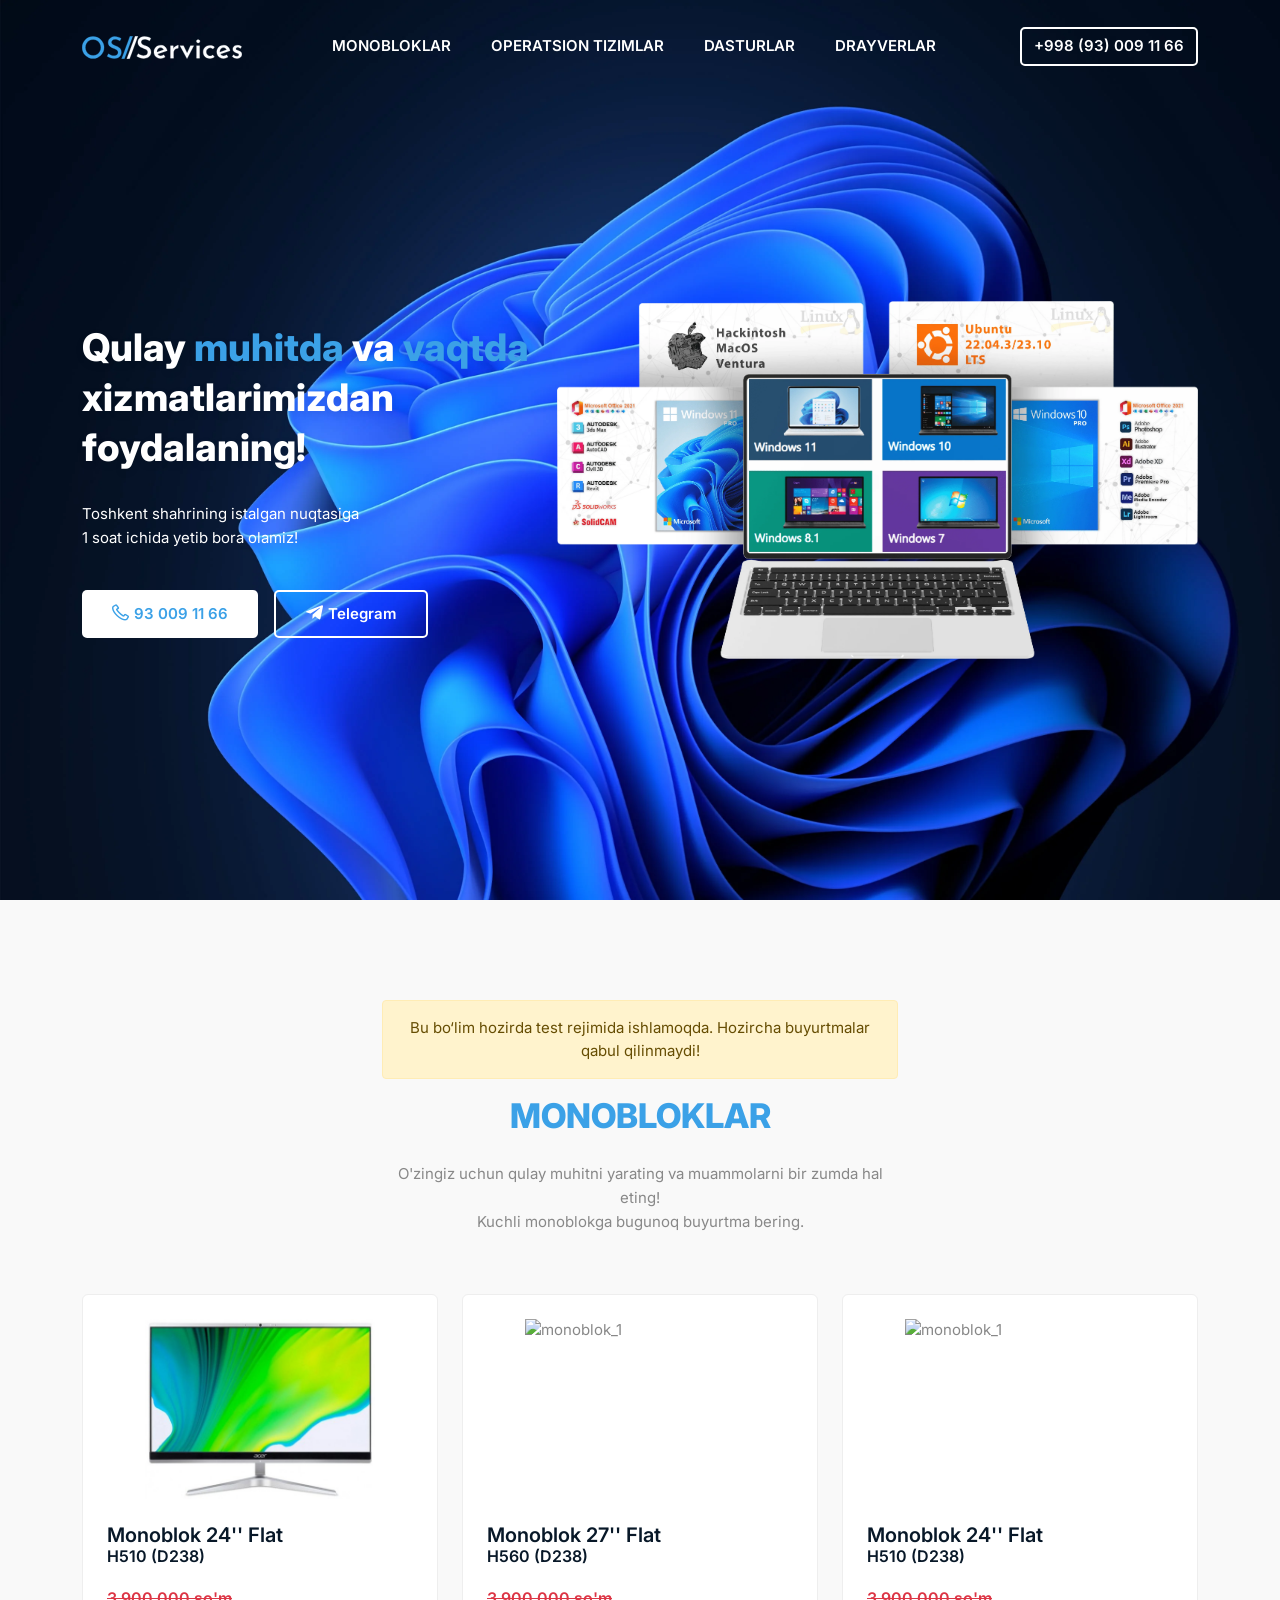
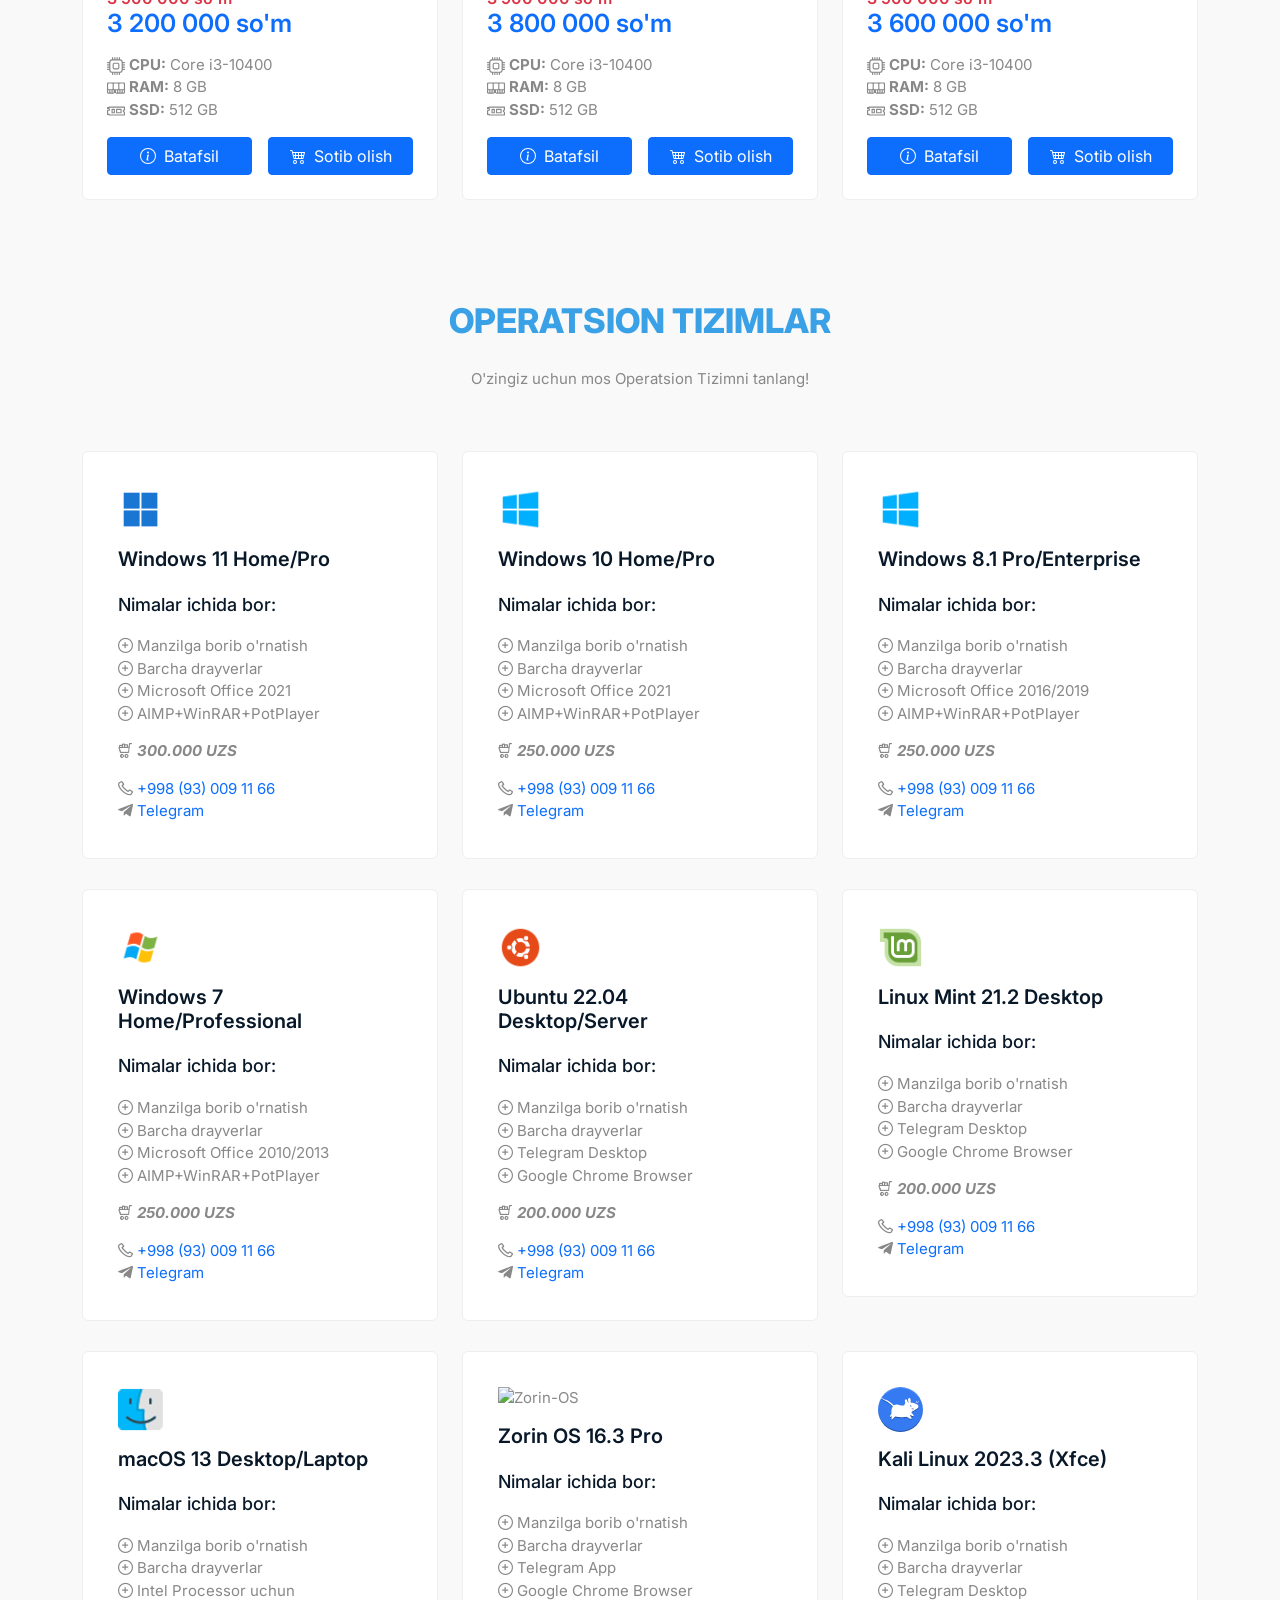
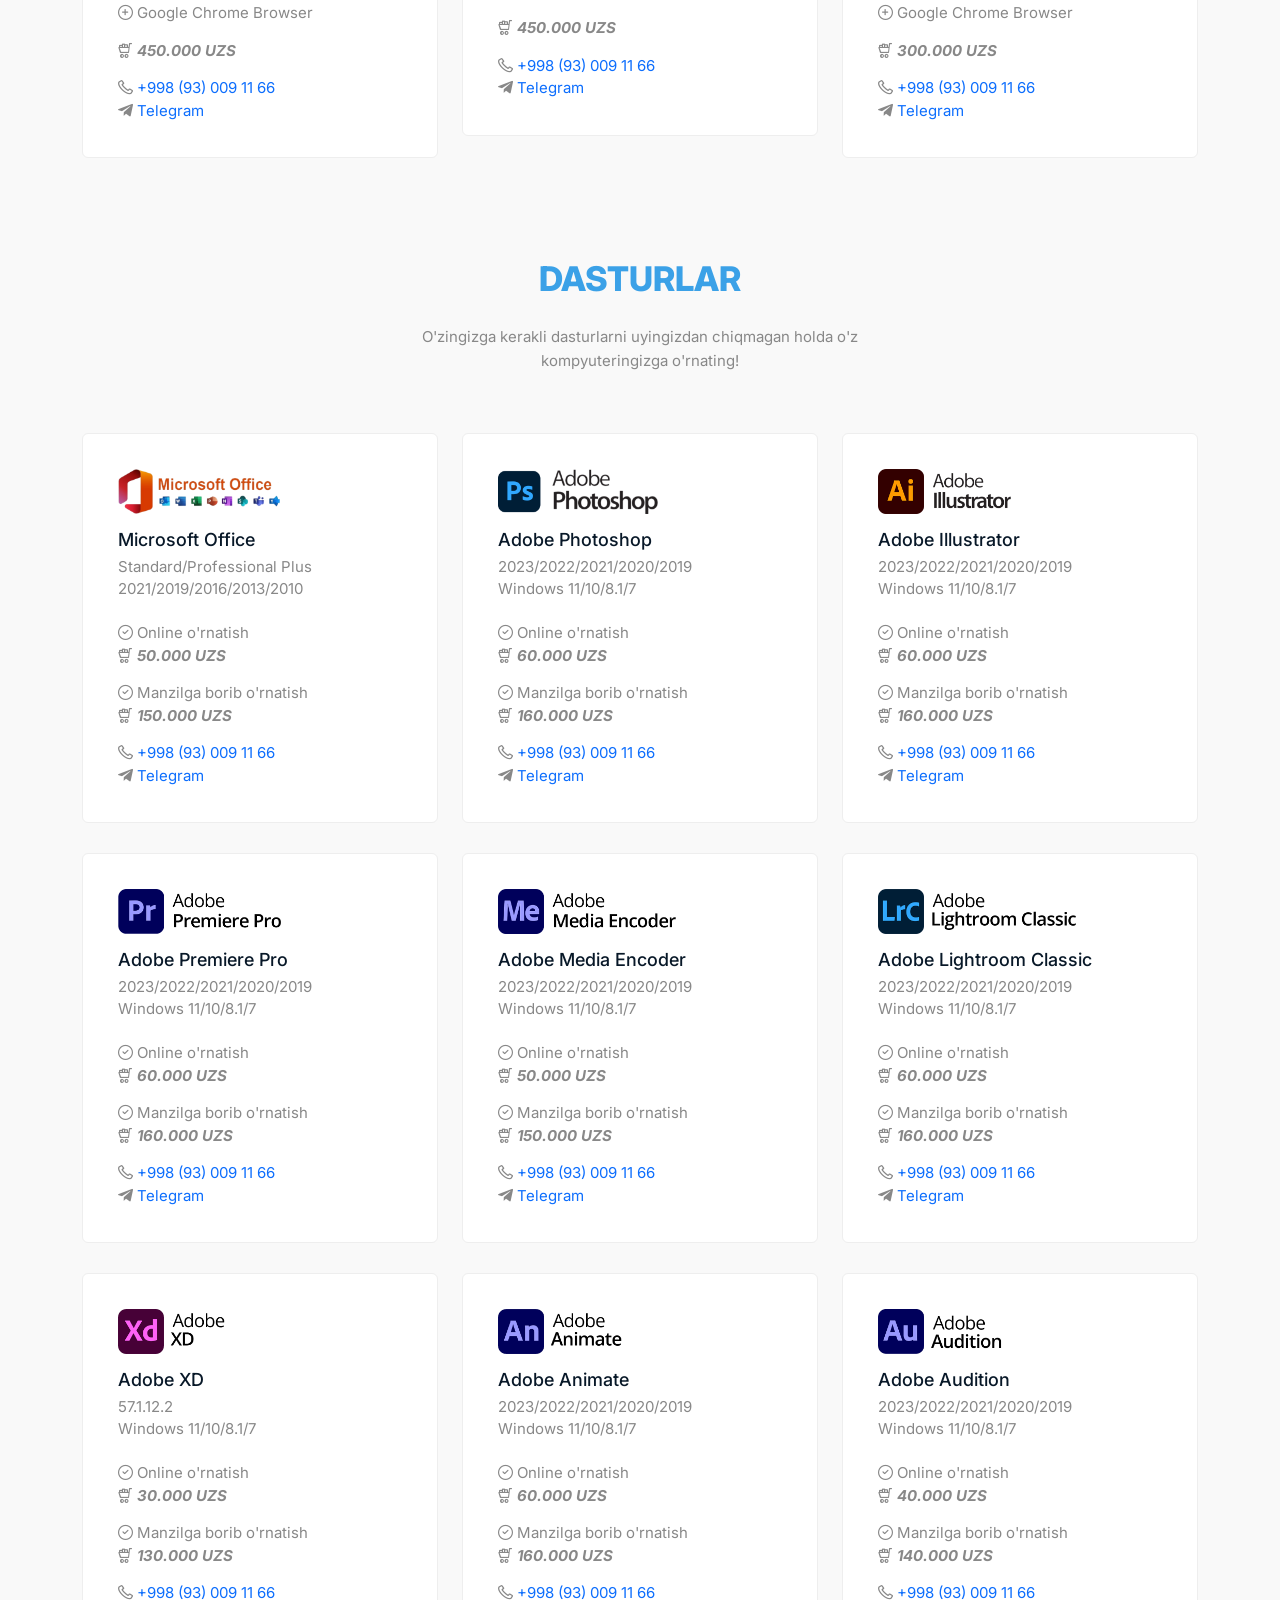
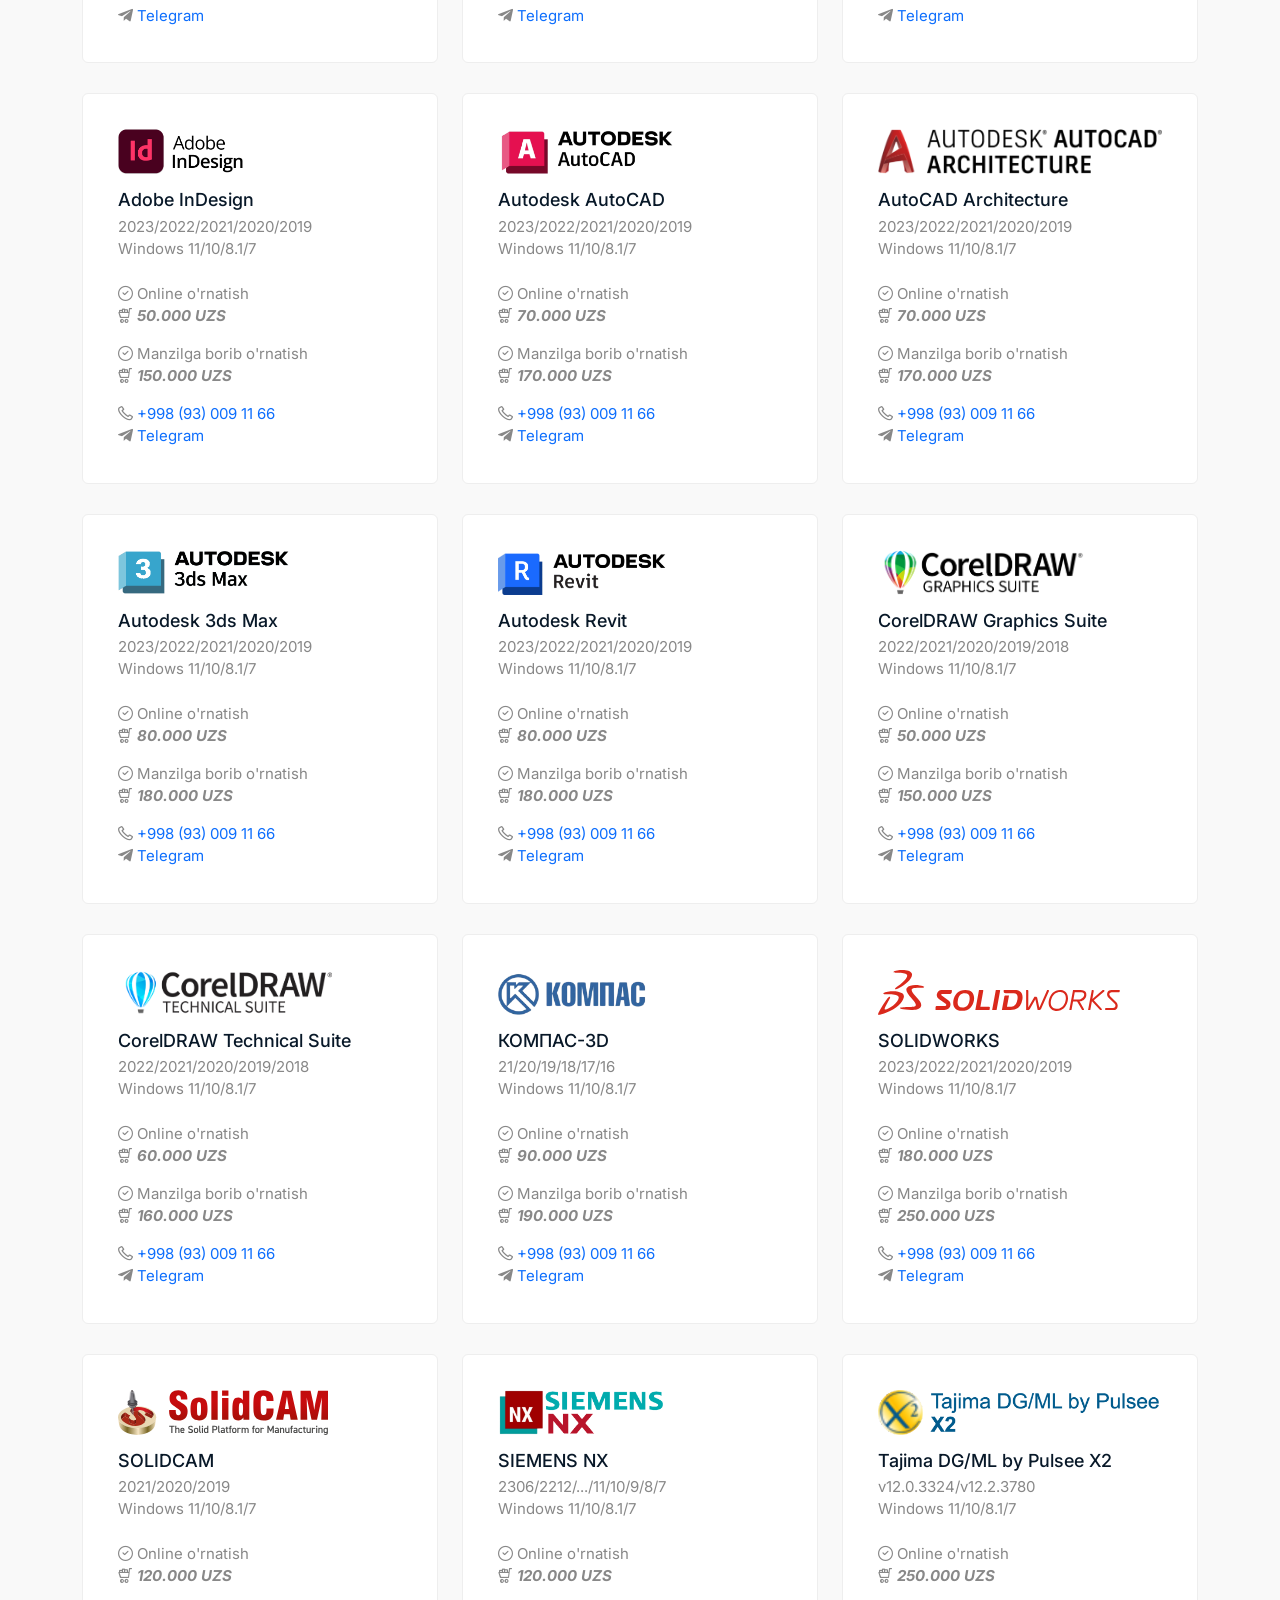
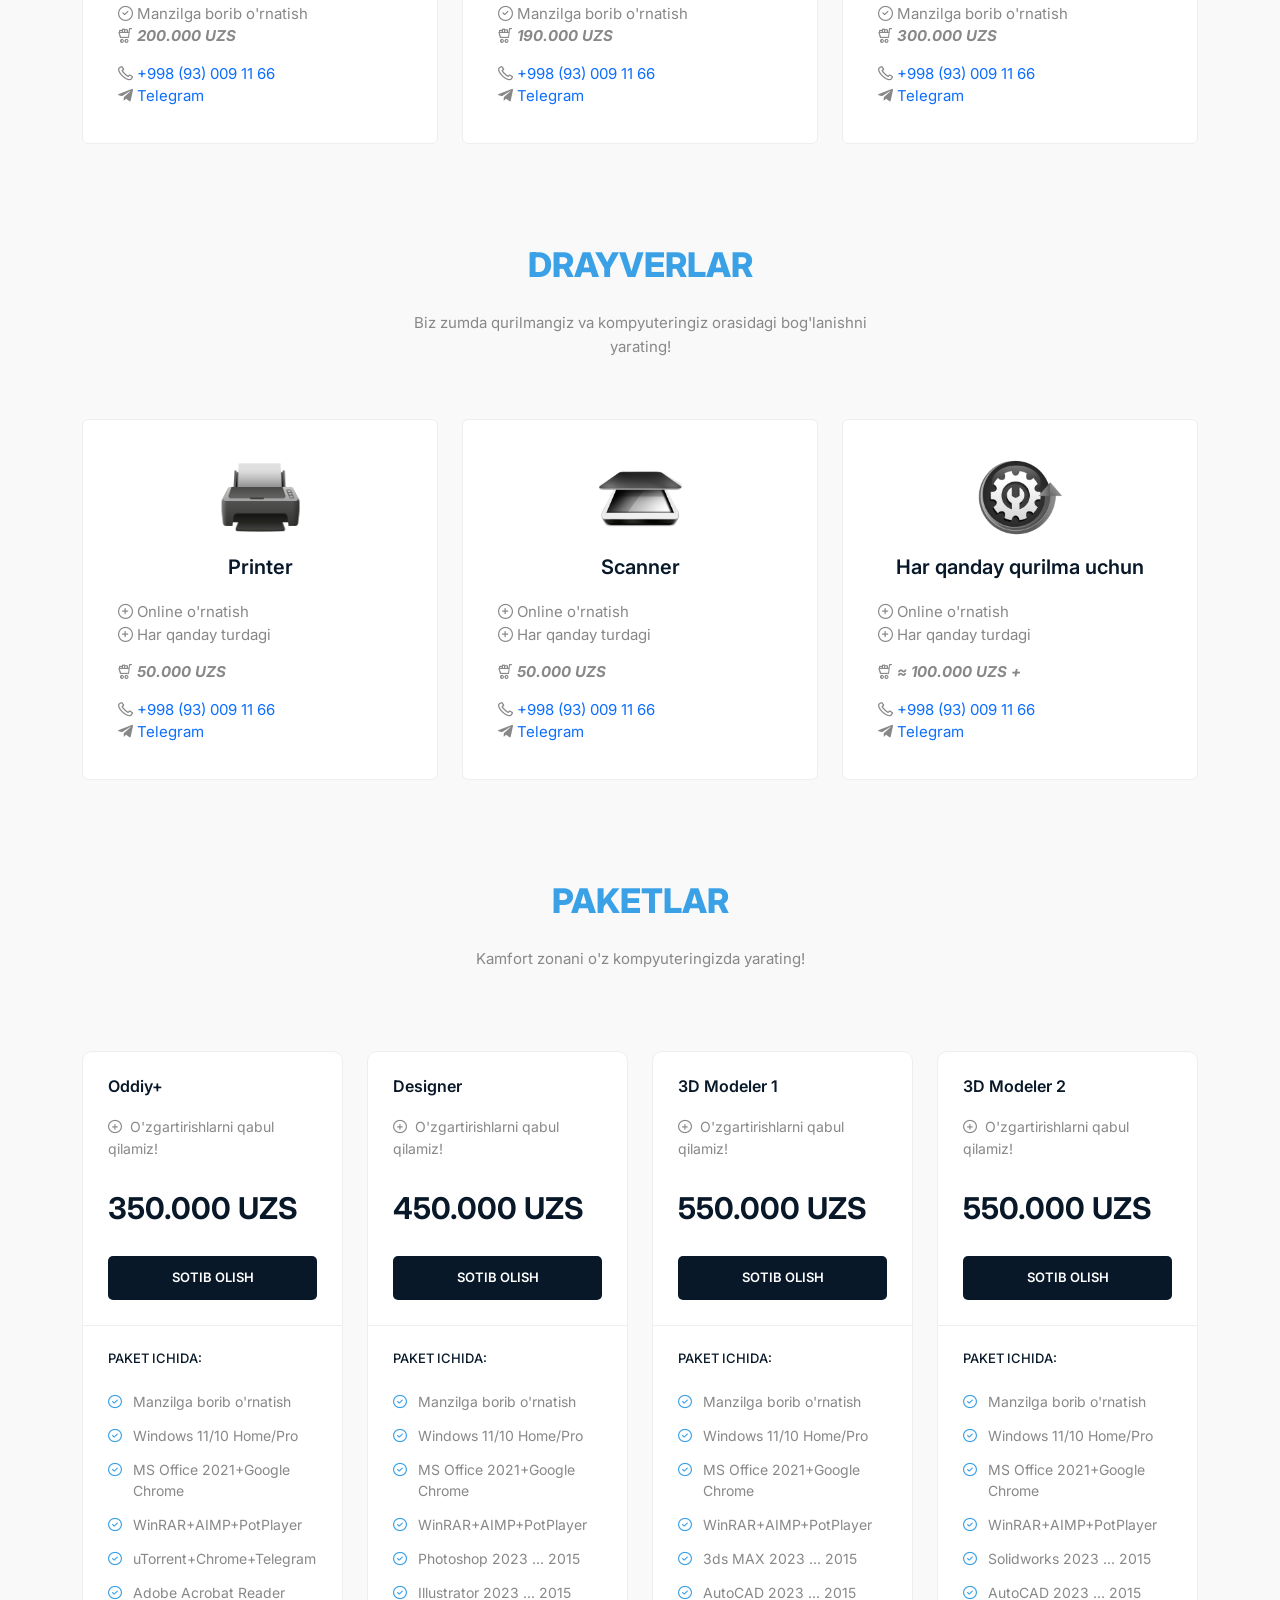
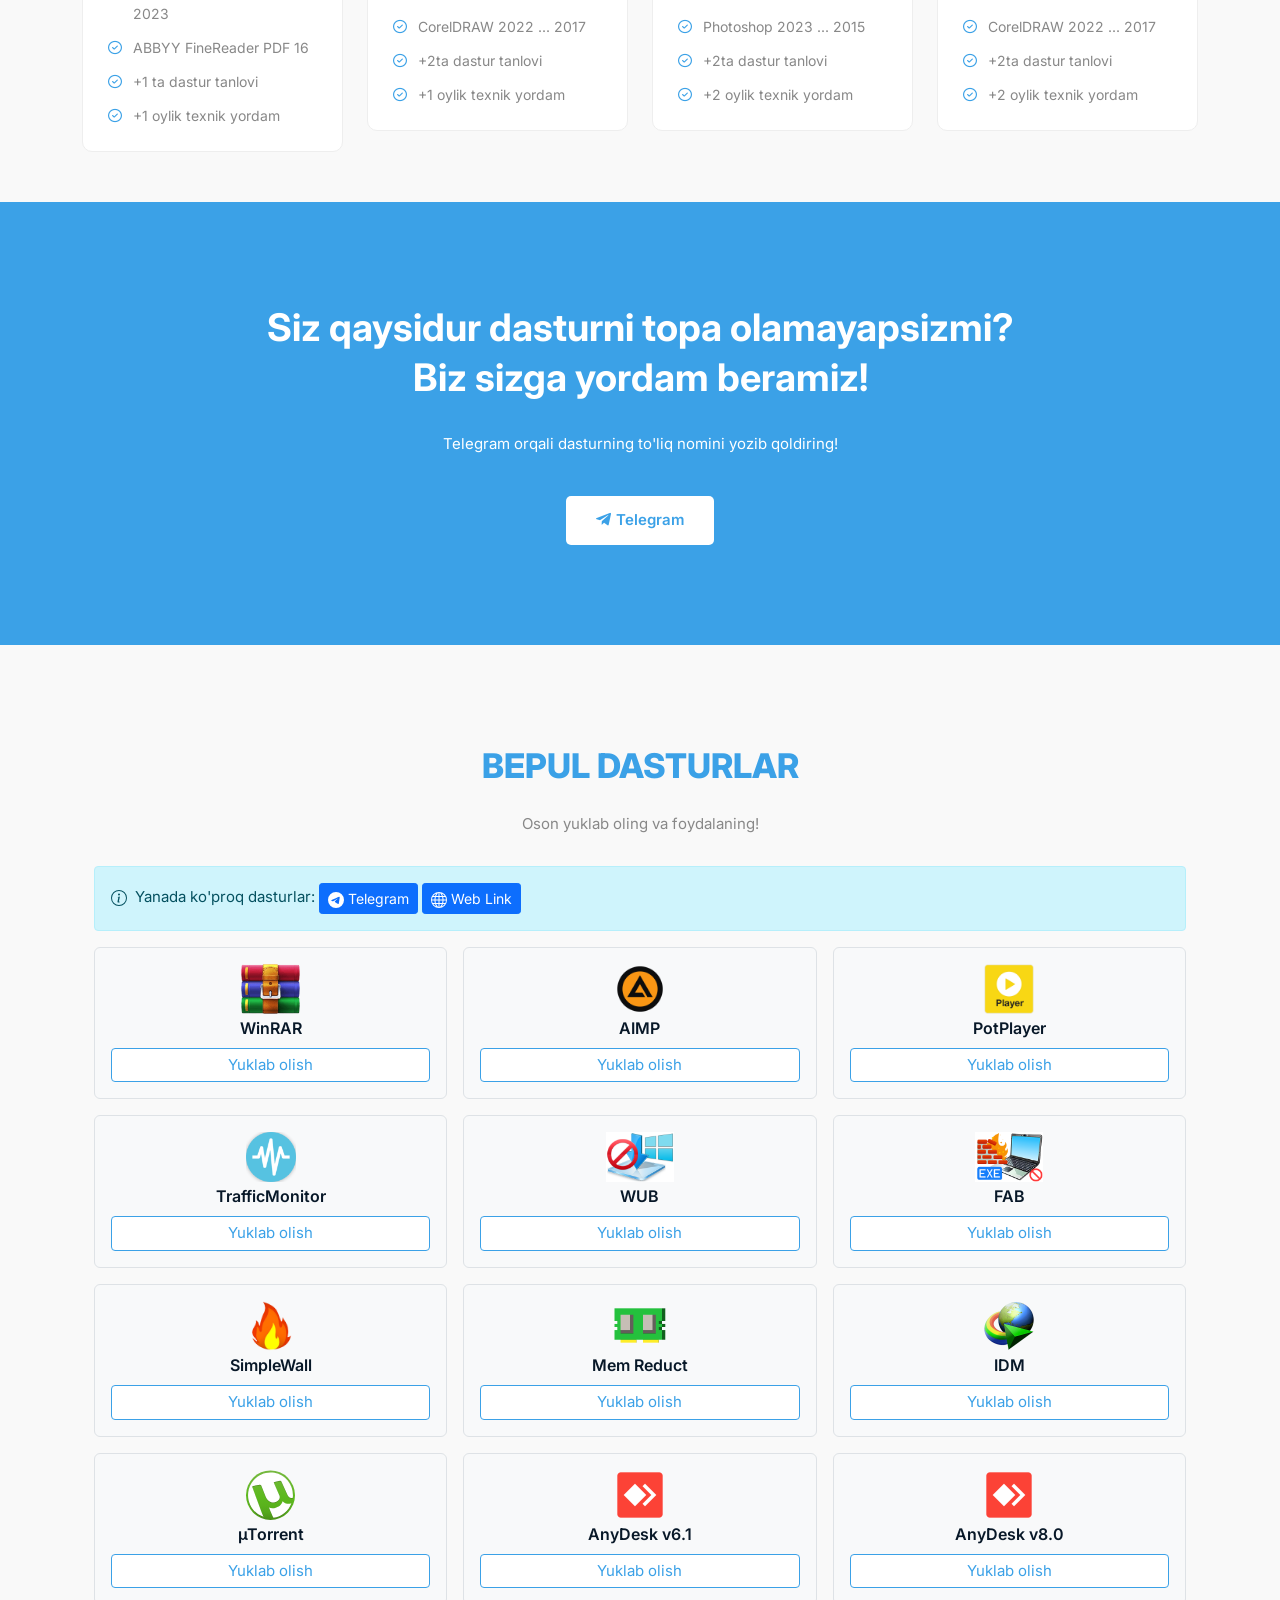
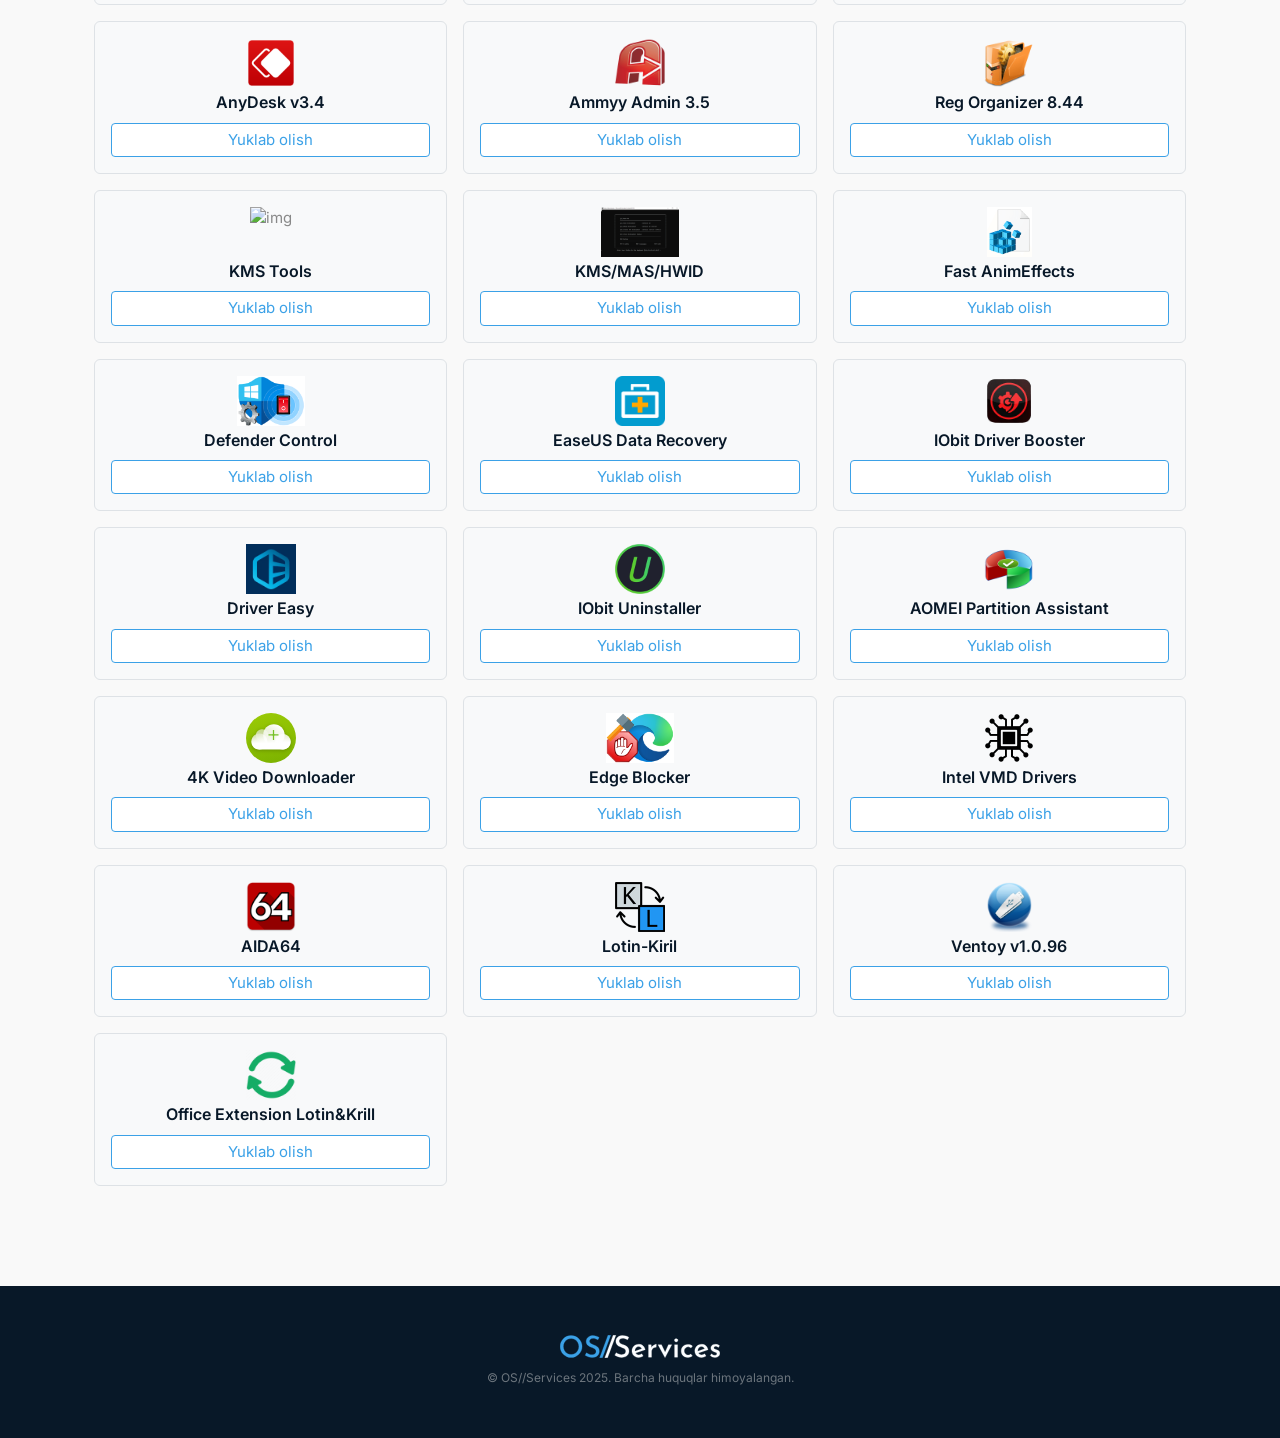
==== commit f52dd239: "change intro section" ====
--- a/index.html
+++ b/index.html
@@ -108,7 +108,7 @@
                             foydalaning!
                         </h1>
                         <p class="wow fadeInLeft" data-wow-delay=".6s">
-                            Toshkent shahrining istalgan nuqtasiga 1 soat
+                            Toshkent shahrining istalgan nuqtasiga<br>1 soat
                             ichida yetib bora
                             olamiz!
                         </p>
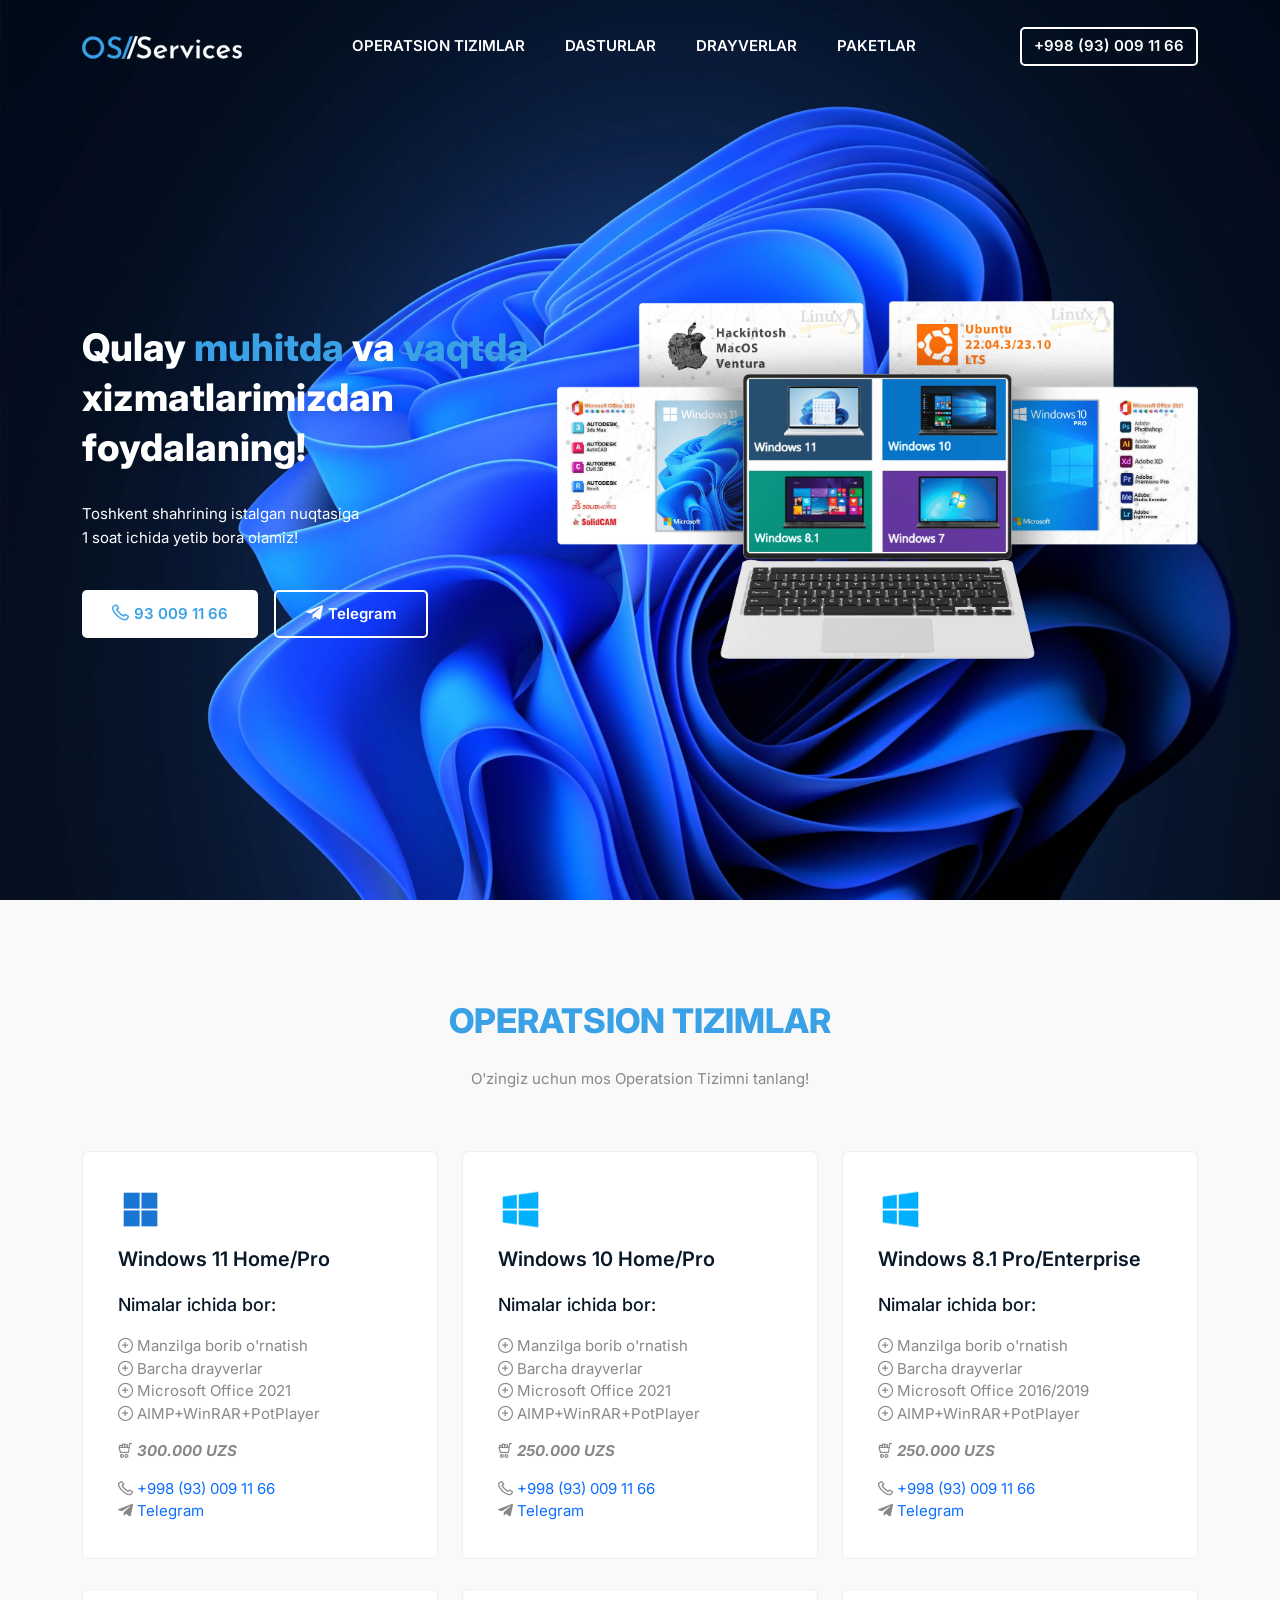
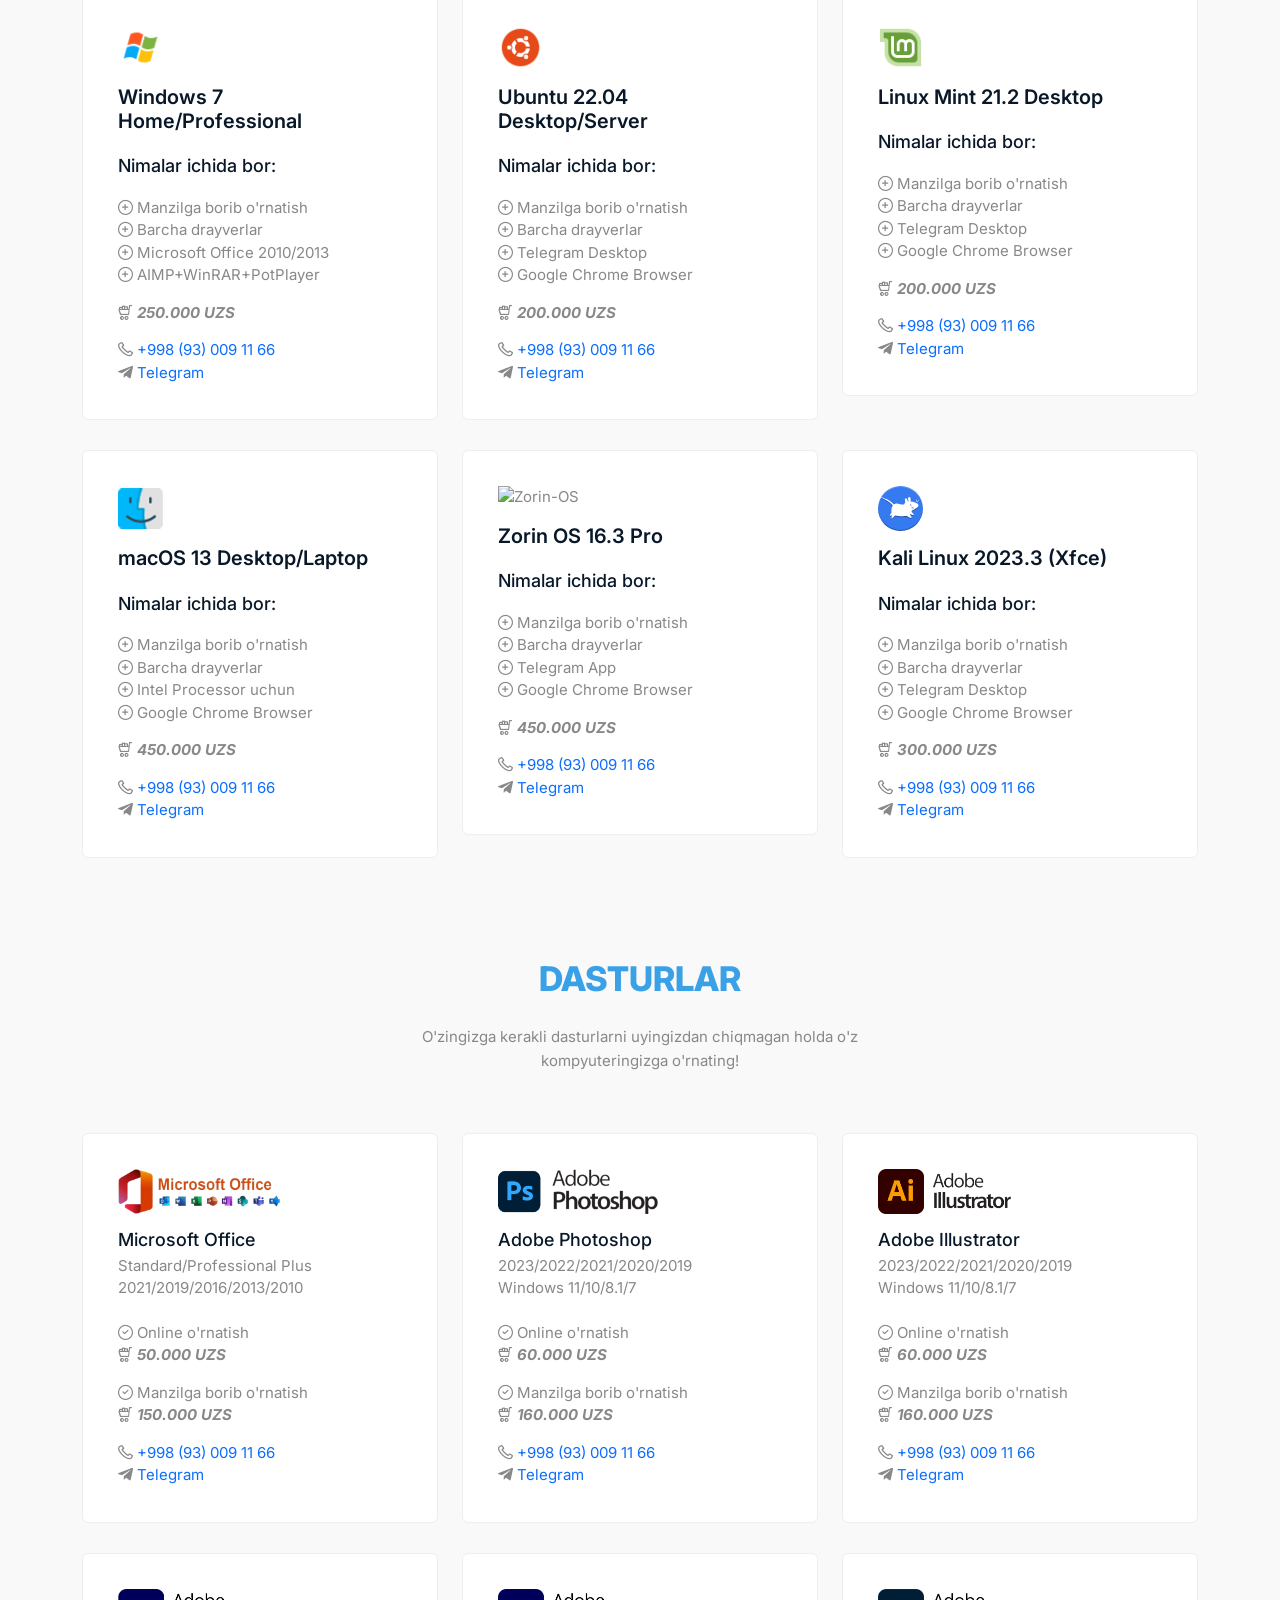
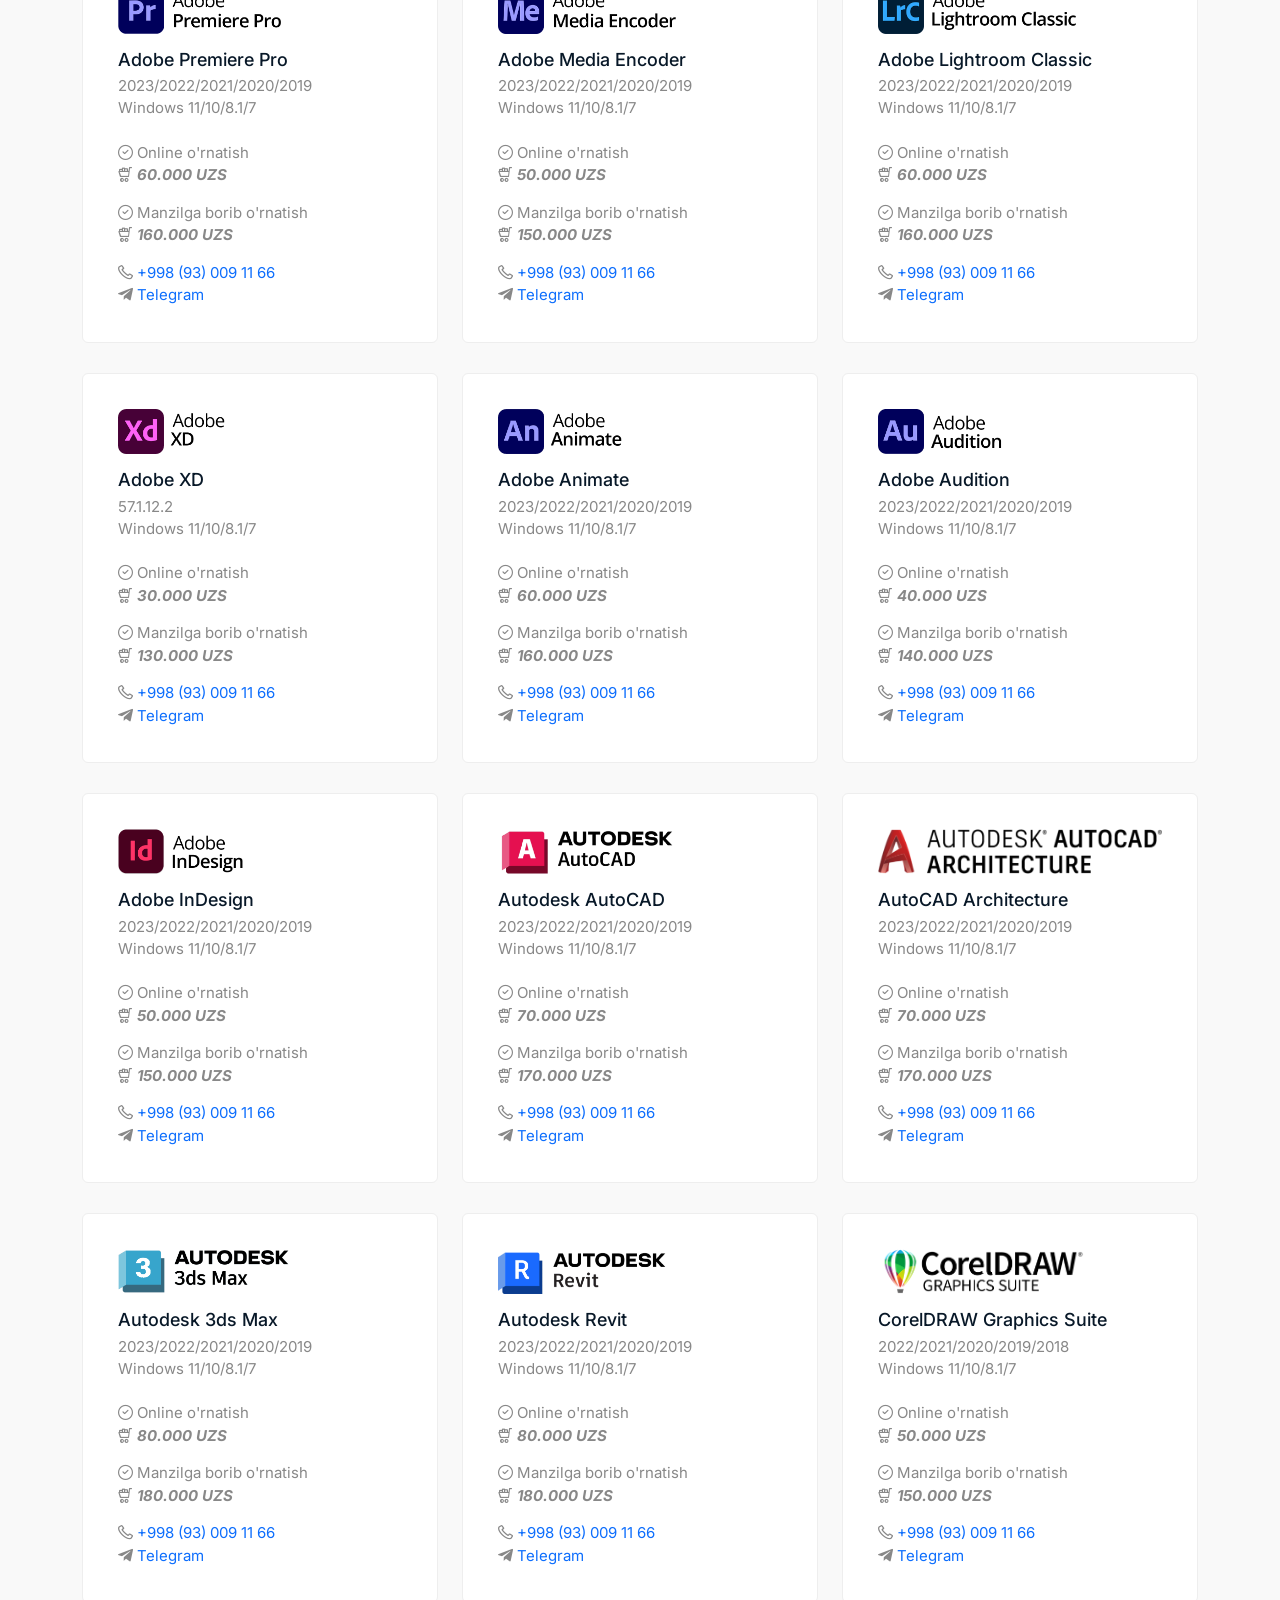
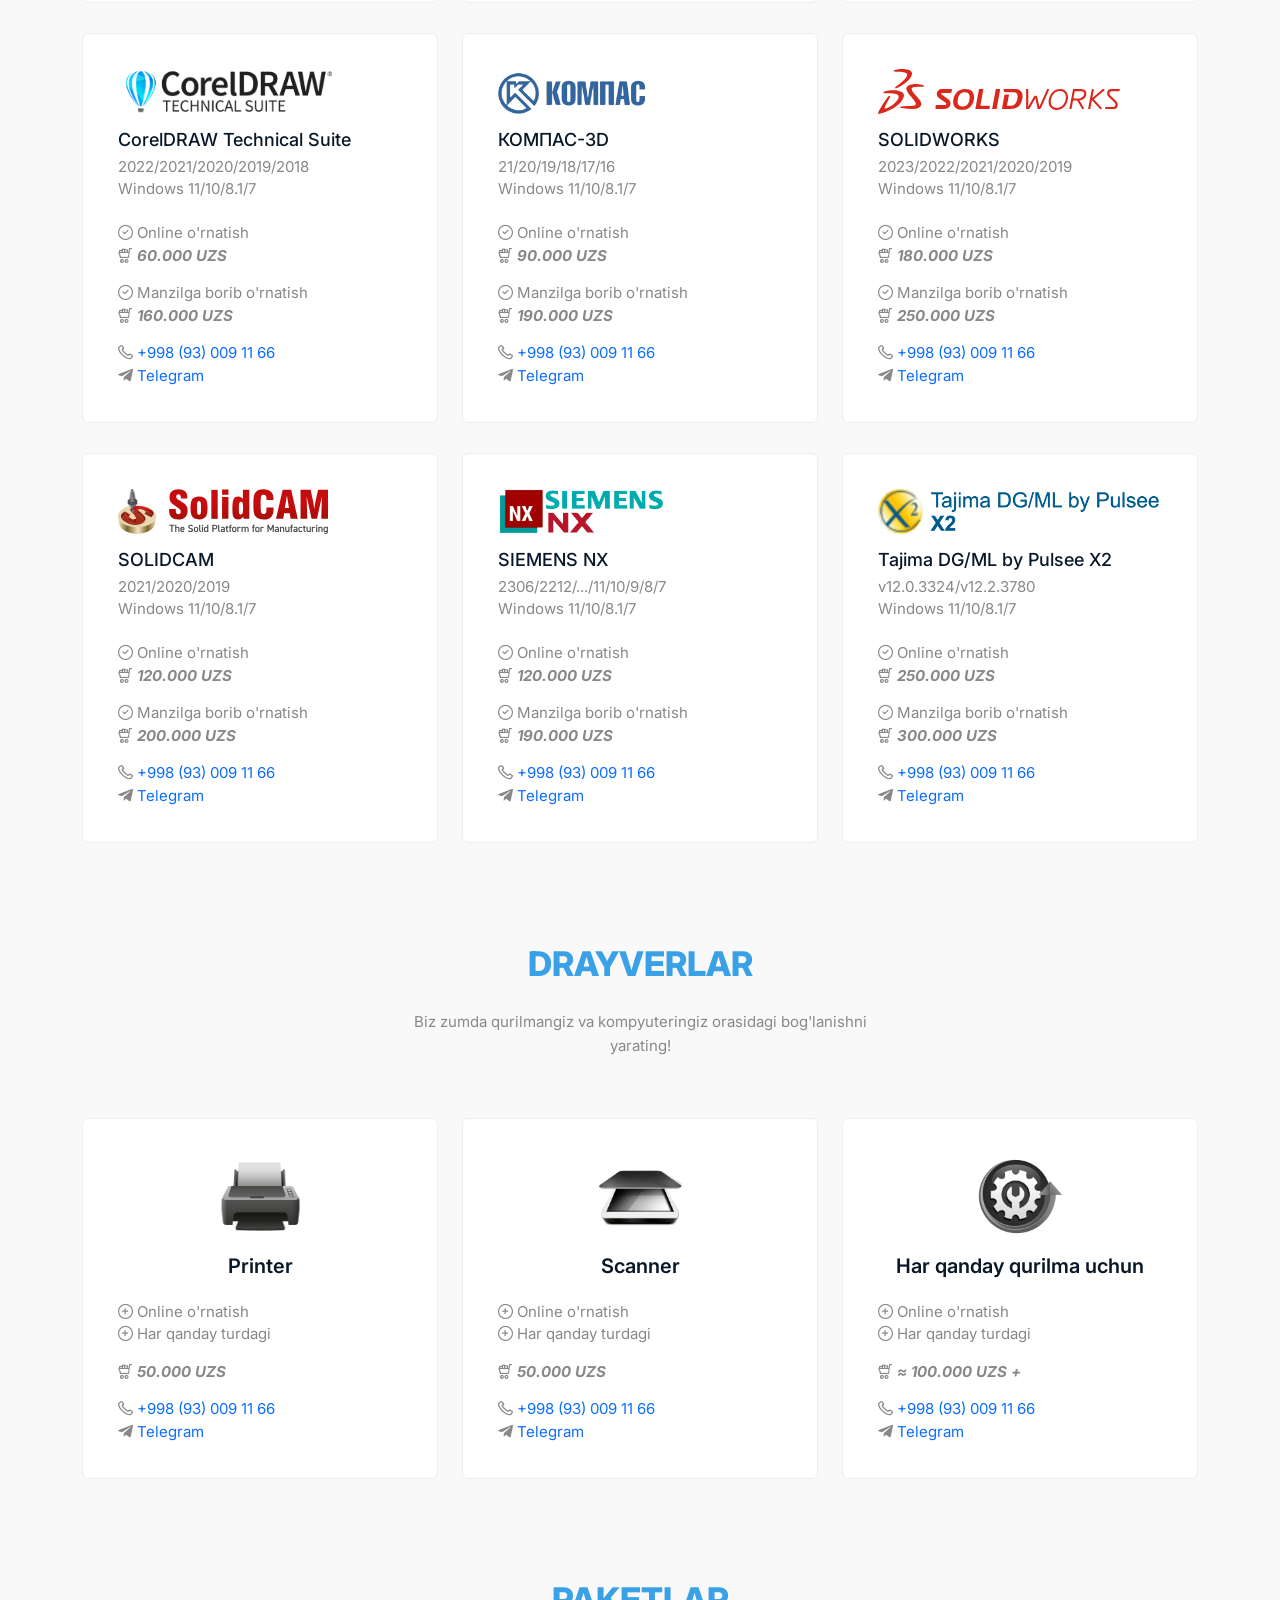
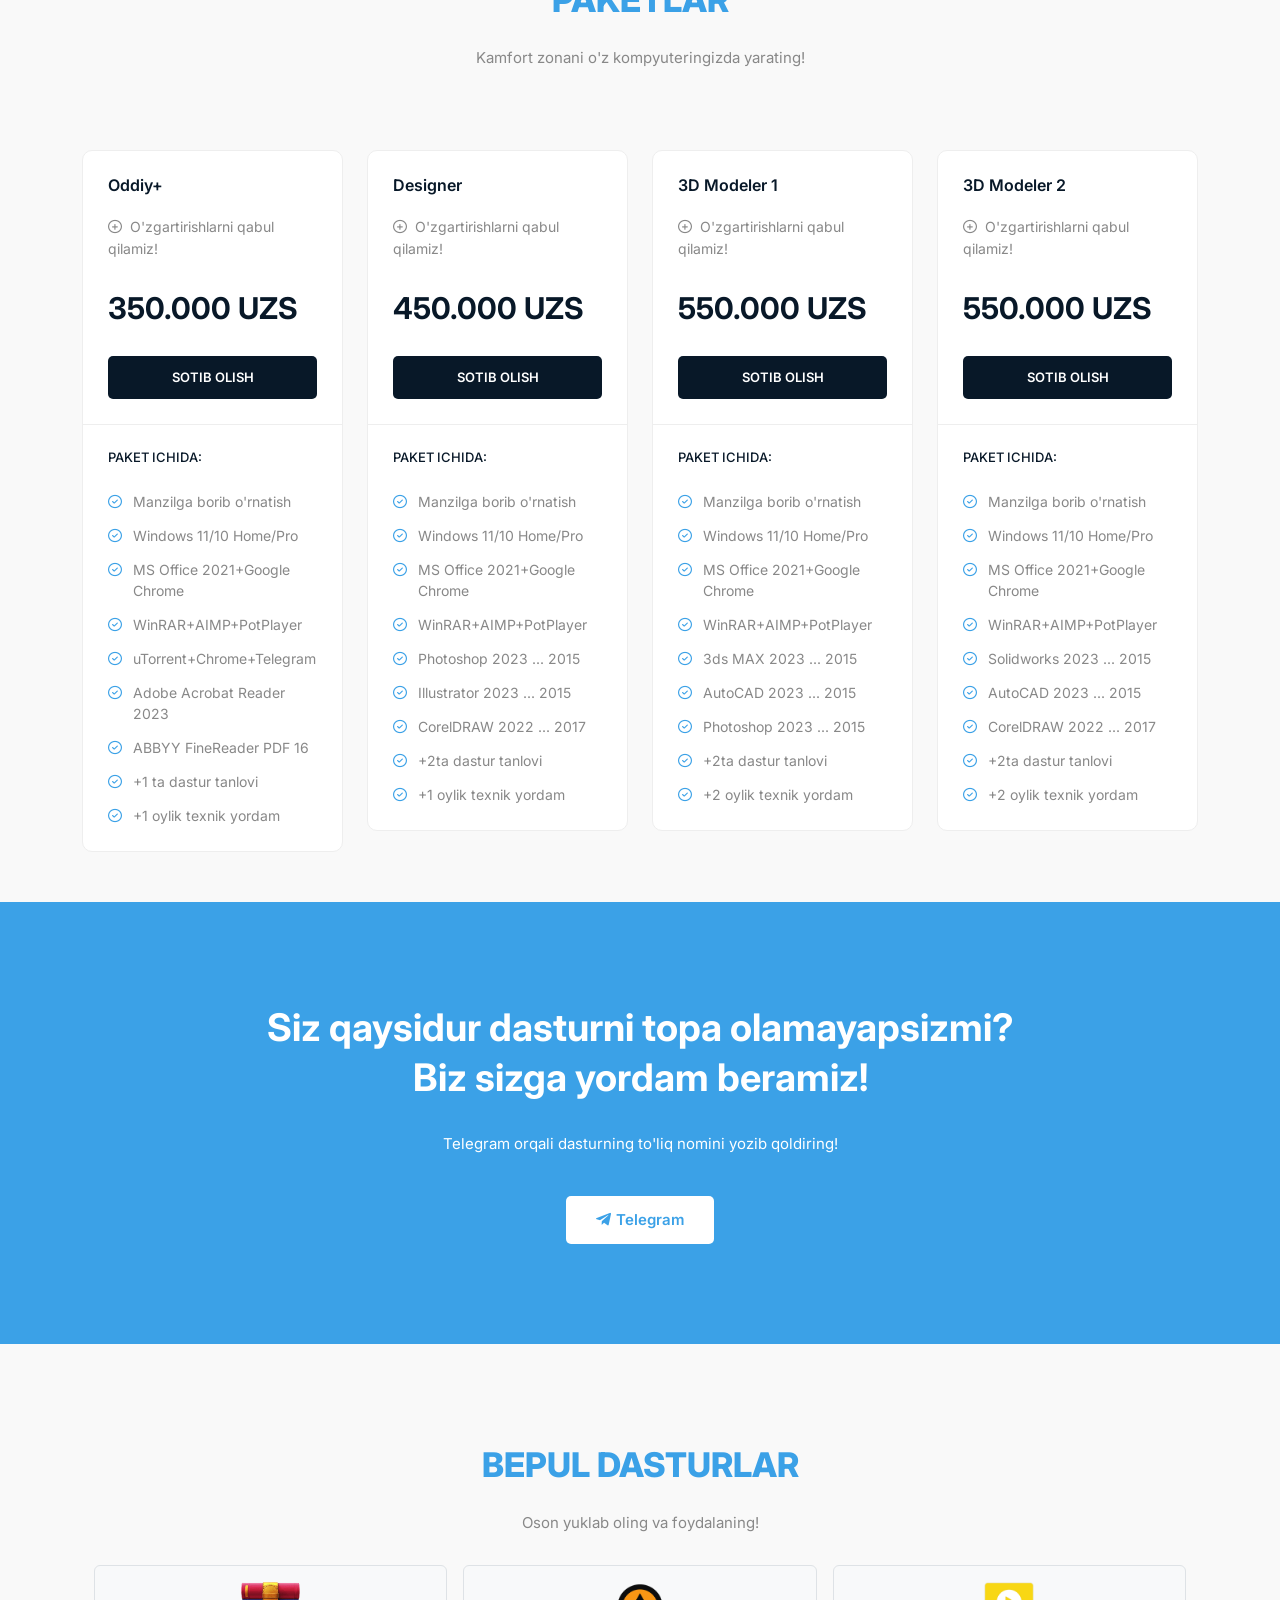
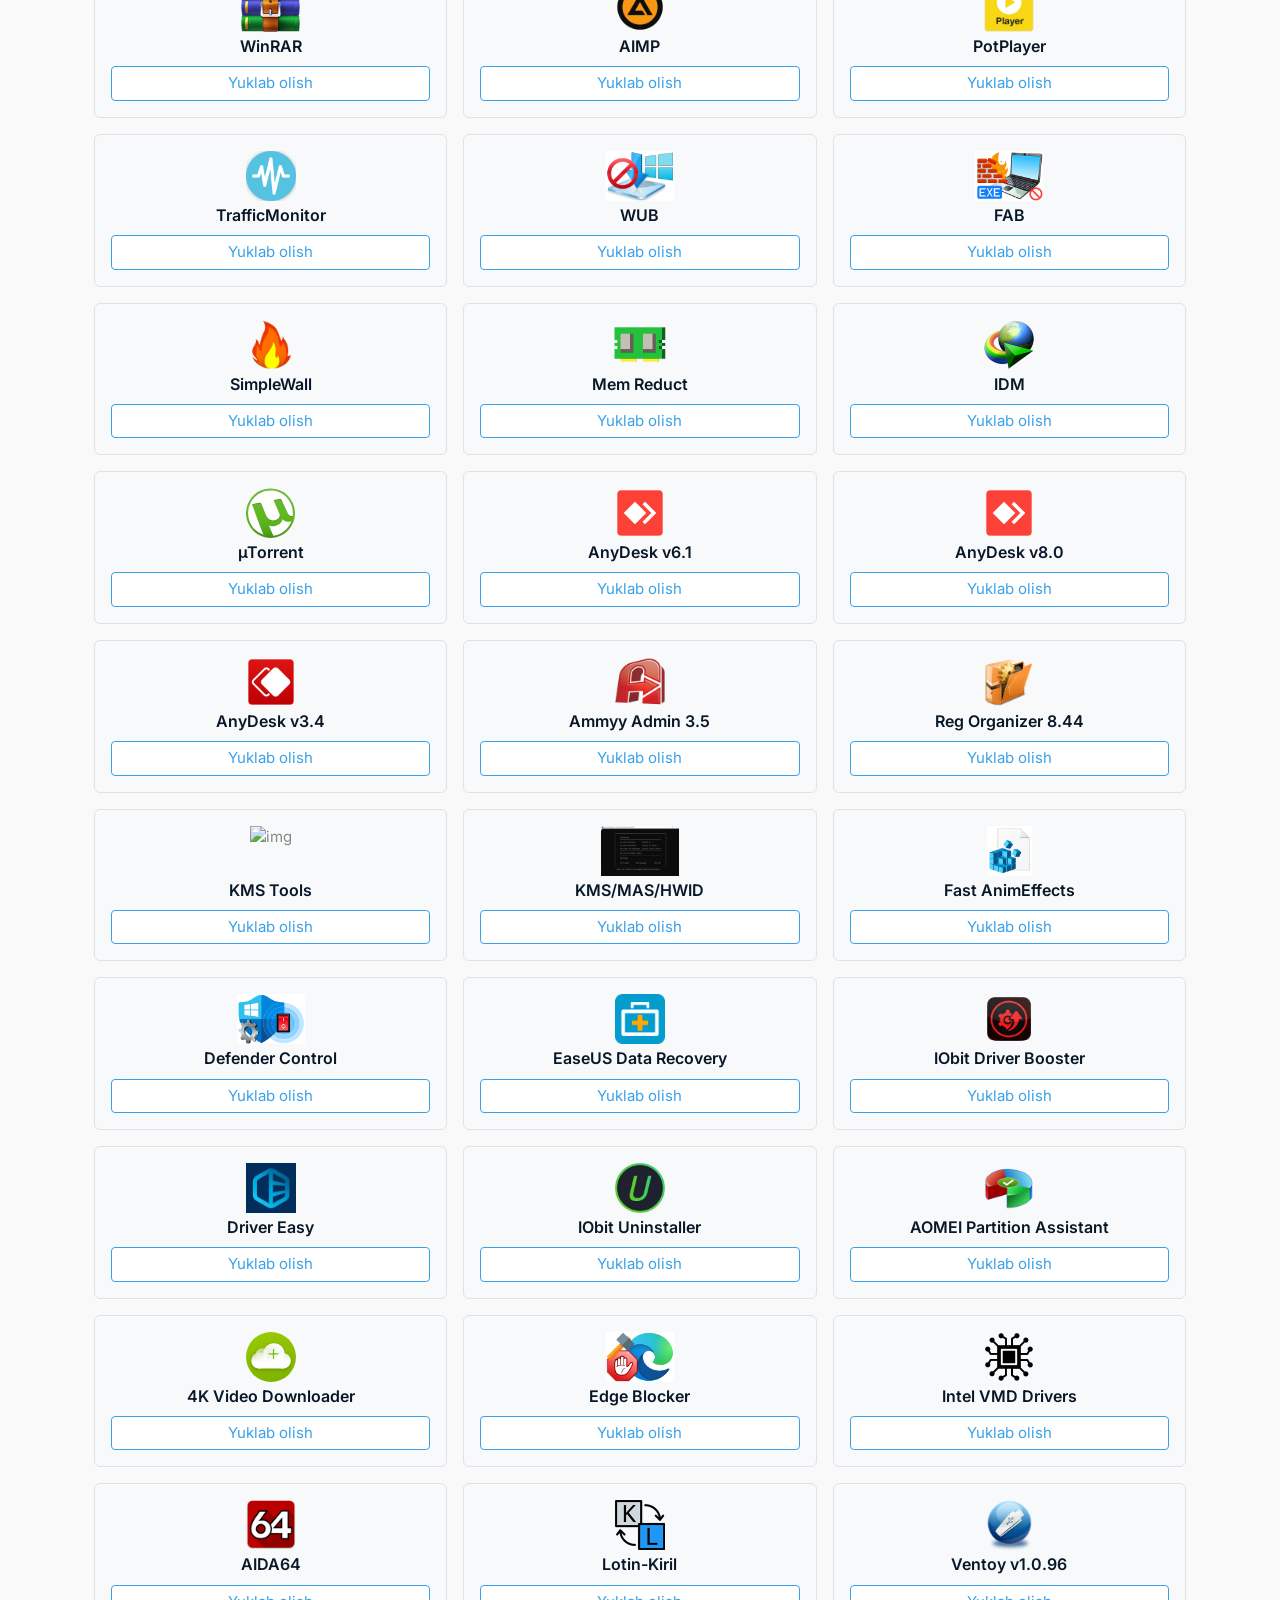
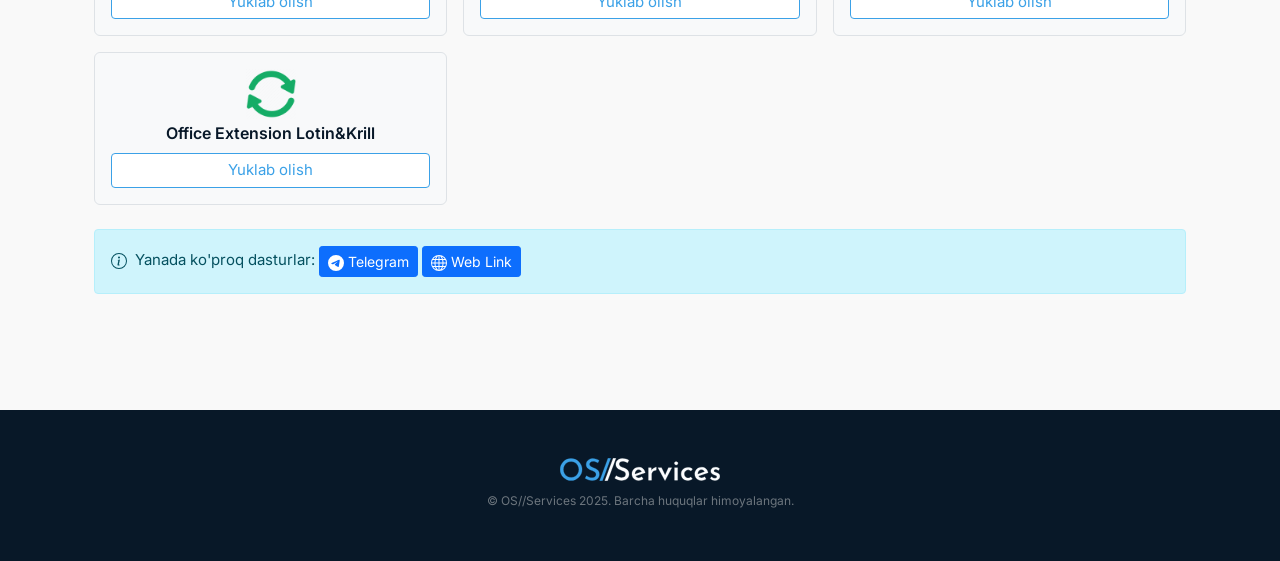
==== commit de9d7541: "Monobloklar delete" ====
--- a/index.html
+++ b/index.html
@@ -58,26 +58,25 @@
                             <div class="collapse navbar-collapse sub-menu-bar" id="navbarSupportedContent">
                                 <ul id="nav" class="navbar-nav ms-auto">
                                     <li class="nav-item">
-                                        <a href="#monobloklar" class="page-scroll active" aria-label="Toggle navigation"
-                                            style="text-transform: uppercase">Monobloklar</a>
-                                    </li>
-                                    <li class="nav-item">
                                         <a href="#operatsion" class="page-scroll active" aria-label="Toggle navigation"
-                                            style="text-transform: uppercase">Operatsion
-                                            tizimlar</a>
+                                            style="text-transform: uppercase">
+                                            Operatsion tizimlar
+                                        </a>
                                     </li>
                                     <li class="nav-item">
                                         <a href="#features" class="page-scroll" aria-label="Toggle navigation"
-                                            style="text-transform: uppercase">Dasturlar</a>
+                                            style="text-transform: uppercase">Dasturlar
+                                        </a>
                                     </li>
                                     <li class="nav-item">
                                         <a href="#drayverlar" class="page-scroll"
-                                            style="text-transform: uppercase">Drayverlar</a>
+                                            style="text-transform: uppercase">Drayverlar
+                                        </a>
                                     </li>
-                                    <!-- <li class="nav-item">
+                                    <li class="nav-item">
                                         <a href="#pricing" class="page-scroll" aria-label="Toggle navigation"
-                                            style="text-transform: uppercase;">Paketlar</a>
-                                    </li> -->
+                                            style="text-transform: uppercase">Paketlar</a>
+                                    </li>
                                 </ul>
                             </div>
                             <!-- navbar collapse -->
@@ -108,9 +107,9 @@
                             foydalaning!
                         </h1>
                         <p class="wow fadeInLeft" data-wow-delay=".6s">
-                            Toshkent shahrining istalgan nuqtasiga<br>1 soat
-                            ichida yetib bora
-                            olamiz!
+                            Toshkent shahrining istalgan nuqtasiga<br />1
+                            soat ichida yetib
+                            bora olamiz!
                         </p>
                         <div class="button wow fadeInLeft" data-wow-delay=".8s">
                             <a href="tel:+998930091166" class="btn"><i class="lni lni-phone"></i>93 009 11
@@ -129,474 +128,6 @@
         </div>
     </section>
     <!--/ End Home -->
-
-    <!--  Monoblok Batafsil Modal -->
-    <div class="modal fade" id="batafsilModal" tabindex="-1" aria-labelledby="batafsilModalLabel" aria-hidden="true">
-        <div class="modal-dialog modal-dialog-centered modal-dialog-scrollable modal-lg">
-            <div class="modal-content">
-                <div class="modal-header">
-                    <h5 class="modal-title" id="batafsilModalLabel">Batafsil</h5>
-                    <button type="button" class="btn-close" data-bs-dismiss="modal" aria-label="Close"></button>
-                </div>
-                <div class="modal-body">
-                    <div id="carouselExampleControls" class="carousel slide mb-3" data-bs-ride="carousel"
-                        style="height: 350px">
-                        <div class="carousel-inner h-100 d-flex align-items-center">
-                            <div class="carousel-item active">
-                                <img src="https://s3p.kattabozor.uz/ri/bf132ede2bd127ec3c8800e889824410a9252f8b97c8b934839fb9372c76c86c_obsqaS_640l.jpg"
-                                    class="d-block w-50 mx-auto" alt="..." />
-                            </div>
-                            <div class="carousel-item">
-                                <img src="https://s3p.kattabozor.uz/ri/5cd83c31bb679c5d5cfdc8fc17607d0a9dbaeabf2af37ba6f6027f6b9c296f2a_GdmHtJ_640l.jpg"
-                                    class="d-block w-50 mx-auto" alt="..." />
-                            </div>
-                            <div class="carousel-item">
-                                <img src="https://s3p.kattabozor.uz/ri/fd31e6b226d5edace7d3d4f947cedc1be21c03f91bfefe83293f6bbe8f0bf58a_OpMlKo_640l.jpg"
-                                    class="d-block w-50 mx-auto" alt="..." />
-                            </div>
-                            <div class="carousel-item">
-                                <img src="https://s3p.kattabozor.uz/ri/5ccb864d99c074db0765802de5f125d27684d5ff702e6b5c3fd52c4c5a959a84_7wWE6x_640l.jpg"
-                                    class="d-block w-50 mx-auto" alt="..." />
-                            </div>
-                        </div>
-                        <button class="carousel-control-prev" type="button" data-bs-target="#carouselExampleControls"
-                            data-bs-slide="prev">
-                            <span class="carousel-control-prev-icon" aria-hidden="true"
-                                style="filter: invert(1)"></span>
-                            <span class="visually-hidden">Previous</span>
-                        </button>
-                        <button class="carousel-control-next" type="button" data-bs-target="#carouselExampleControls"
-                            data-bs-slide="next">
-                            <span class="carousel-control-next-icon" aria-hidden="true"
-                                style="filter: invert(1)"></span>
-                            <span class="visually-hidden">Next</span>
-                        </button>
-                    </div>
-
-                    <table class="table table-striped mb-3">
-                        <thead>
-                            <tr>
-                                <th style="width: 40%">Xususiyat</th>
-                                <th style="width: 60%">Qiymat</th>
-                            </tr>
-                        </thead>
-                        <tbody>
-                            <tr>
-                                <td>Vazn</td>
-                                <td>4.0 кг</td>
-                            </tr>
-                            <tr>
-                                <td>Qalinligi</td>
-                                <td>3.71 см</td>
-                            </tr>
-                            <tr>
-                                <td>Bo'yi</td>
-                                <td>37.96 см</td>
-                            </tr>
-                            <tr>
-                                <td>Kengligi</td>
-                                <td>48.99 см</td>
-                            </tr>
-                            <tr>
-                                <td>O‘rnatilgan imkoniyatlar va
-                                    funksional</td>
-                                <td>
-                                    веб-камера, встроенный микрофон,
-                                    кардридер, стереозвук
-                                </td>
-                            </tr>
-                            <tr>
-                                <td>Periferiya</td>
-                                <td>беспроводная клавиатура, беспроводная
-                                    мышь</td>
-                            </tr>
-                            <tr>
-                                <td>USB portlar umumiy soni</td>
-                                <td>4</td>
-                            </tr>
-                            <tr>
-                                <td>Portlar va interfeyslar</td>
-                                <td>
-                                    Ethernet (RJ-45), USB 2.0 Type-A, USB
-                                    3.2 Gen 1 Type-A, вход
-                                    HDMI, выход аудио/наушники
-                                </td>
-                            </tr>
-                            <tr>
-                                <td>Wi-Fi standarti</td>
-                                <td>802.11ax</td>
-                            </tr>
-                            <tr>
-                                <td>Simsiz interfeyslar</td>
-                                <td>Bluetooth, Wi-Fi</td>
-                            </tr>
-                            <tr>
-                                <td>SSD xotira hajmlari</td>
-                                <td>256 ГБ</td>
-                            </tr>
-                            <tr>
-                                <td>HDD xotira hajmlari</td>
-                                <td>1 ТБ</td>
-                            </tr>
-                            <tr>
-                                <td>Operativ xotira chastotasi</td>
-                                <td>3200 МГц</td>
-                            </tr>
-                            <tr>
-                                <td>Operativ xotira hajmi</td>
-                                <td>4 ГБ, 8 ГБ, 16 ГБ</td>
-                            </tr>
-                            <tr>
-                                <td>Operativ xotira turi</td>
-                                <td>SO-DIMM DDR4</td>
-                            </tr>
-                            <tr>
-                                <td>Videokarta</td>
-                                <td>Intel UHD Graphics, Intel Iris Xe
-                                    Graphics</td>
-                            </tr>
-                            <tr>
-                                <td>Protsessor lineykasi</td>
-                                <td>Intel Core i3, Intel Core i5</td>
-                            </tr>
-                            <tr>
-                                <td>Ekran matritsasi turi</td>
-                                <td>IPS</td>
-                            </tr>
-                            <tr>
-                                <td>Ekran qoplamasi turi</td>
-                                <td>матовый</td>
-                            </tr>
-                            <tr>
-                                <td>Ekran piksellari o‘lchamlari</td>
-                                <td>1920x1080</td>
-                            </tr>
-                            <tr>
-                                <td>Ekran o‘lchami</td>
-                                <td>24"</td>
-                            </tr>
-                            <tr>
-                                <td>Brend</td>
-                                <td>Akmalovich®</td>
-                            </tr>
-                        </tbody>
-                    </table>
-
-                    <div class="alert alert-info" role="alert">
-                        <p class="text-gray fs-5 fw-bolder mb-2">Tavsif</p>
-                        <p>
-                            Hammasi bir joyda. Aspire C22 monobloki juda
-                            ixcham dizaynga
-                            ega. Ultra yupqa korpus kundalik ishlarga
-                            yetadigan optimal
-                            quvvat uchun Intel protsessoriga ega. Full HD
-                            displey va Full HD
-                            1080p veb-kamera zamonaviy videoqo'ng'iroqlar
-                            uchun zarur
-                            bo'lgan aniq va tiniq tasvirlarni taqdim etadi.
-                            HDMI porti
-                            qo'shimcha displeyni ulash imkonini beradi, USB
-                            portlari tashqi
-                            qurilmalarni ulash imkonini beradi va simsiz
-                            tarmoq adapteri
-                            Wi-Fi 5 (802.11ac) standarti yordamida
-                            Internetga ulanish
-                            imkonini beradi.
-                        </p>
-                    </div>
-                </div>
-                <!-- <div class="modal-footer">
-                    <button type="button" class="btn btn-secondary" data-bs-dismiss="modal">Close</button>
-                    <button type="button" class="btn btn-primary">Save changes</button>
-                </div> -->
-            </div>
-        </div>
-    </div>
-    <!--/ Monoblok Batafsil Modal -->
-
-    <!--  Monoblok Order Modal -->
-    <div class="modal fade" id="monoblokModal" tabindex="-1" aria-labelledby="monoblokModalLabel"
-        data-bs-backdrop="static" aria-hidden="true">
-        <div class="modal-dialog modal-dialog-centered modal-dialog-scrollable">
-            <div class="modal-content">
-                <div class="modal-header">
-                    <div>
-                        <h5 class="modal-title fs-6" id="monoblokModalLabel">
-                            Buyurtmani rasmiylashtirish
-                        </h5>
-                    </div>
-                    <button type="button" class="btn-close" data-bs-dismiss="modal" aria-label="Close"></button>
-                </div>
-                <div class="modal-body px-4">
-                    <div class="d-flex justify-content-start align-items-center gap-3">
-                        <img src="/assets/images/monobloklar/monoblok_1.jpg" alt="monoblok_1" class="monoblok_brand" />
-
-                        <div>
-                            <h5 class="modal-title fs-6" id="monoblokModalLabel">
-                                Monoblok 24'' Flat
-                            </h5>
-                            <span class="fw-light" style="font-size: 12px">H510 (D238)</span>
-                        </div>
-                    </div>
-                    <form>
-                        <div class="mb-2 mt-4">
-                            <label for="exampleInputName" class="form-label mb-0 fw-normal">Ismingiz:</label>
-                            <input required type="text" class="form-control" id="exampleInputName"
-                                placeholder="Jahongir" />
-                        </div>
-                        <label for="exampleInputNumber" class="form-label mb-0 fw-normal">Telfon
-                            raqamingiz:</label>
-                        <div class="input-group mb-5">
-                            <span class="input-group-text" id="basic-number">+998</span>
-                            <input required type="text" class="form-control" id="exampleInputNumber"
-                                placeholder="88 123 45 67" aria-label="number" aria-describedby="basic-number" />
-                        </div>
-                        <div class="d-flex gap-2 justify-content-end">
-                            <button type="button" class="btn btn-secondary" data-bs-dismiss="modal">
-                                Bekor qilish
-                            </button>
-                            <button type="submit" class="btn btn-primary">
-                                Buyurtma qoldirish
-                            </button>
-                        </div>
-                    </form>
-                </div>
-            </div>
-        </div>
-    </div>
-    <!--/ Monoblok Order Modal -->
-
-    <!-- Monobloklar start -->
-    <section id="monobloklar" class="features section" style="padding-bottom: 0px">
-        <div class="container">
-            <div class="row">
-                <div class="col-12">
-                    <div class="section-title">
-                        <div class="alert alert-warning" role="alert">
-                            Bu bo‘lim hozirda test rejimida ishlamoqda.
-                            Hozircha buyurtmalar
-                            qabul qilinmaydi!
-                        </div>
-
-                        <h2 style="text-transform: uppercase; color: #3ba1e7">
-                            Monobloklar
-                        </h2>
-                        <p>
-                            O'zingiz uchun qulay muhitni yarating va
-                            muammolarni bir zumda
-                            hal eting!<br />Kuchli monoblokga bugunoq
-                            buyurtma bering.
-                        </p>
-                    </div>
-                </div>
-            </div>
-            <div class="row">
-                <div class="col-lg-4 col-md-6 col-12">
-                    <div class="single-feature wow fadeInUp p-4 p-md-3 p-xl-4" data-wow-delay=".2s">
-                        <img class="w-75 d-block mx-auto mb-4 object-fit-cover" style="height: 180px"
-                            src="./assets/images/monobloklar/monoblok_1.jpg" alt="monoblok_1" />
-                        <h5>Monoblok 24'' Flat</h5>
-                        <h6>H510 (D238)</h6>
-                        <br />
-                        <h6 class="text-decoration-line-through text-danger">
-                            3 900 000 so'm
-                        </h6>
-                        <h4 class="text-primary">3 200 000 so'm</h4>
-
-                        <div class="table-content mt-3">
-                            <ul class="table-list table-list-nth mb-3">
-                                <li>
-                                    <svg xmlns="http://www.w3.org/2000/svg" width="18" height="18" fill="currentColor"
-                                        class="bi bi-cpu" viewBox="0 0 16 16">
-                                        <path
-                                            d="M5 0a.5.5 0 0 1 .5.5V2h1V.5a.5.5 0 0 1 1 0V2h1V.5a.5.5 0 0 1 1 0V2h1V.5a.5.5 0 0 1 1 0V2A2.5 2.5 0 0 1 14 4.5h1.5a.5.5 0 0 1 0 1H14v1h1.5a.5.5 0 0 1 0 1H14v1h1.5a.5.5 0 0 1 0 1H14v1h1.5a.5.5 0 0 1 0 1H14a2.5 2.5 0 0 1-2.5 2.5v1.5a.5.5 0 0 1-1 0V14h-1v1.5a.5.5 0 0 1-1 0V14h-1v1.5a.5.5 0 0 1-1 0V14h-1v1.5a.5.5 0 0 1-1 0V14A2.5 2.5 0 0 1 2 11.5H.5a.5.5 0 0 1 0-1H2v-1H.5a.5.5 0 0 1 0-1H2v-1H.5a.5.5 0 0 1 0-1H2v-1H.5a.5.5 0 0 1 0-1H2A2.5 2.5 0 0 1 4.5 2V.5A.5.5 0 0 1 5 0m-.5 3A1.5 1.5 0 0 0 3 4.5v7A1.5 1.5 0 0 0 4.5 13h7a1.5 1.5 0 0 0 1.5-1.5v-7A1.5 1.5 0 0 0 11.5 3zM5 6.5A1.5 1.5 0 0 1 6.5 5h3A1.5 1.5 0 0 1 11 6.5v3A1.5 1.5 0 0 1 9.5 11h-3A1.5 1.5 0 0 1 5 9.5zM6.5 6a.5.5 0 0 0-.5.5v3a.5.5 0 0 0 .5.5h3a.5.5 0 0 0 .5-.5v-3a.5.5 0 0 0-.5-.5z" />
-                                    </svg>
-                                    <b>CPU:</b> Core i3-10400
-                                </li>
-                                <li>
-                                    <svg xmlns="http://www.w3.org/2000/svg" width="18" height="18" fill="currentColor"
-                                        class="bi bi-memory" viewBox="0 0 16 16">
-                                        <path
-                                            d="M1 3a1 1 0 0 0-1 1v8a1 1 0 0 0 1 1h4.586a1 1 0 0 0 .707-.293l.353-.353a.5.5 0 0 1 .708 0l.353.353a1 1 0 0 0 .707.293H15a1 1 0 0 0 1-1V4a1 1 0 0 0-1-1zm.5 1h3a.5.5 0 0 1 .5.5v4a.5.5 0 0 1-.5.5h-3a.5.5 0 0 1-.5-.5v-4a.5.5 0 0 1 .5-.5m5 0h3a.5.5 0 0 1 .5.5v4a.5.5 0 0 1-.5.5h-3a.5.5 0 0 1-.5-.5v-4a.5.5 0 0 1 .5-.5m4.5.5a.5.5 0 0 1 .5-.5h3a.5.5 0 0 1 .5.5v4a.5.5 0 0 1-.5.5h-3a.5.5 0 0 1-.5-.5zM2 10v2H1v-2zm2 0v2H3v-2zm2 0v2H5v-2zm3 0v2H8v-2zm2 0v2h-1v-2zm2 0v2h-1v-2zm2 0v2h-1v-2z" />
-                                    </svg>
-                                    <b>RAM:</b> 8 GB
-                                </li>
-                                <li>
-                                    <svg xmlns="http://www.w3.org/2000/svg" width="18" height="18" fill="currentColor"
-                                        class="bi bi-nvme" viewBox="0 0 16 16">
-                                        <path
-                                            d="M1.5 4.5A.5.5 0 0 1 2 4h13.5a.5.5 0 0 1 .5.5V7a.5.5 0 0 1-.5.5.5.5 0 0 0 0 1 .5.5 0 0 1 .5.5v2.5a.5.5 0 0 1-.5.5H2a.5.5 0 0 1-.5-.5h-1A.5.5 0 0 1 0 11V7.5A.5.5 0 0 1 .5 7h1a.25.25 0 0 0 0-.5h-1A.5.5 0 0 1 0 6V5a.5.5 0 0 1 .5-.5zm1 .5a.5.5 0 0 1-.5.5h-.5a1.25 1.25 0 1 1 0 2.5H1v2.5h1a.5.5 0 0 1 .5.5H15V9.415a1.5 1.5 0 0 1 0-2.83V5z" />
-                                        <path
-                                            d="M4 6.5a.5.5 0 0 1 .5-.5h2a.5.5 0 0 1 .5.5v3a.5.5 0 0 1-.5.5h-2a.5.5 0 0 1-.5-.5zM5 7v2h1V7zm3-.5a.5.5 0 0 1 .5-.5h4a.5.5 0 0 1 .5.5v3a.5.5 0 0 1-.5.5h-4a.5.5 0 0 1-.5-.5zM9 7v2h3V7z" />
-                                    </svg>
-                                    <b>SSD:</b> 512 GB
-                                </li>
-                            </ul>
-                            <div class="d-flex justify-content-between align-items-center gap-3">
-                                <button data-bs-toggle="modal" data-bs-target="#batafsilModal"
-                                    class="btn btn-primary w-100 d-flex justify-content-center align-items-center gap-2">
-                                    <svg xmlns="http://www.w3.org/2000/svg" width="16" height="16" fill="currentColor"
-                                        class="bi bi-info-circle" viewBox="0 0 16 16">
-                                        <path d="M8 15A7 7 0 1 1 8 1a7 7 0 0 1 0 14m0 1A8 8 0 1 0 8 0a8 8 0 0 0 0 16" />
-                                        <path
-                                            d="m8.93 6.588-2.29.287-.082.38.45.083c.294.07.352.176.288.469l-.738 3.468c-.194.897.105 1.319.808 1.319.545 0 1.178-.252 1.465-.598l.088-.416c-.2.176-.492.246-.686.246-.275 0-.375-.193-.304-.533zM9 4.5a1 1 0 1 1-2 0 1 1 0 0 1 2 0" />
-                                    </svg>
-                                    <span class="text-nowrap">Batafsil</span>
-                                </button>
-                                <button data-bs-toggle="modal" data-bs-target="#monoblokModal"
-                                    class="btn btn-primary w-100 d-flex justify-content-center align-items-center gap-2">
-                                    <svg xmlns="http://www.w3.org/2000/svg" width="16" height="16" fill="currentColor"
-                                        class="bi bi-cart4" viewBox="0 0 16 16">
-                                        <path
-                                            d="M0 2.5A.5.5 0 0 1 .5 2H2a.5.5 0 0 1 .485.379L2.89 4H14.5a.5.5 0 0 1 .485.621l-1.5 6A.5.5 0 0 1 13 11H4a.5.5 0 0 1-.485-.379L1.61 3H.5a.5.5 0 0 1-.5-.5M3.14 5l.5 2H5V5zM6 5v2h2V5zm3 0v2h2V5zm3 0v2h1.36l.5-2zm1.11 3H12v2h.61zM11 8H9v2h2zM8 8H6v2h2zM5 8H3.89l.5 2H5zm0 5a1 1 0 1 0 0 2 1 1 0 0 0 0-2m-2 1a2 2 0 1 1 4 0 2 2 0 0 1-4 0m9-1a1 1 0 1 0 0 2 1 1 0 0 0 0-2m-2 1a2 2 0 1 1 4 0 2 2 0 0 1-4 0" />
-                                    </svg>
-                                    <span class="text-nowrap">Sotib
-                                        olish</span>
-                                </button>
-                            </div>
-                        </div>
-                    </div>
-                </div>
-
-                <div class="col-lg-4 col-md-6 col-12">
-                    <div class="single-feature wow fadeInUp p-4 p-md-3 p-xl-4" data-wow-delay=".2s">
-                        <img class="w-75 d-block mx-auto mb-4 object-fit-cover" style="height: 180px"
-                            src="https://s3p.kattabozor.uz/ri/2ebeea7e4b00925ab91deff5dc425fa414b63447a2048ae109d625d224b1c249_2UFkIo_640l.jpg"
-                            alt="monoblok_1" />
-                        <h5>Monoblok 27'' Flat</h5>
-                        <h6>H560 (D238)</h6>
-                        <br />
-                        <h6 class="text-decoration-line-through text-danger">
-                            3 900 000 so'm
-                        </h6>
-                        <h4 class="text-primary">3 800 000 so'm</h4>
-
-                        <div class="table-content mt-3">
-                            <ul class="table-list table-list-nth mb-3">
-                                <li>
-                                    <svg xmlns="http://www.w3.org/2000/svg" width="18" height="18" fill="currentColor"
-                                        class="bi bi-cpu" viewBox="0 0 16 16">
-                                        <path
-                                            d="M5 0a.5.5 0 0 1 .5.5V2h1V.5a.5.5 0 0 1 1 0V2h1V.5a.5.5 0 0 1 1 0V2h1V.5a.5.5 0 0 1 1 0V2A2.5 2.5 0 0 1 14 4.5h1.5a.5.5 0 0 1 0 1H14v1h1.5a.5.5 0 0 1 0 1H14v1h1.5a.5.5 0 0 1 0 1H14v1h1.5a.5.5 0 0 1 0 1H14a2.5 2.5 0 0 1-2.5 2.5v1.5a.5.5 0 0 1-1 0V14h-1v1.5a.5.5 0 0 1-1 0V14h-1v1.5a.5.5 0 0 1-1 0V14h-1v1.5a.5.5 0 0 1-1 0V14A2.5 2.5 0 0 1 2 11.5H.5a.5.5 0 0 1 0-1H2v-1H.5a.5.5 0 0 1 0-1H2v-1H.5a.5.5 0 0 1 0-1H2v-1H.5a.5.5 0 0 1 0-1H2A2.5 2.5 0 0 1 4.5 2V.5A.5.5 0 0 1 5 0m-.5 3A1.5 1.5 0 0 0 3 4.5v7A1.5 1.5 0 0 0 4.5 13h7a1.5 1.5 0 0 0 1.5-1.5v-7A1.5 1.5 0 0 0 11.5 3zM5 6.5A1.5 1.5 0 0 1 6.5 5h3A1.5 1.5 0 0 1 11 6.5v3A1.5 1.5 0 0 1 9.5 11h-3A1.5 1.5 0 0 1 5 9.5zM6.5 6a.5.5 0 0 0-.5.5v3a.5.5 0 0 0 .5.5h3a.5.5 0 0 0 .5-.5v-3a.5.5 0 0 0-.5-.5z" />
-                                    </svg>
-                                    <b>CPU:</b> Core i3-10400
-                                </li>
-                                <li>
-                                    <svg xmlns="http://www.w3.org/2000/svg" width="18" height="18" fill="currentColor"
-                                        class="bi bi-memory" viewBox="0 0 16 16">
-                                        <path
-                                            d="M1 3a1 1 0 0 0-1 1v8a1 1 0 0 0 1 1h4.586a1 1 0 0 0 .707-.293l.353-.353a.5.5 0 0 1 .708 0l.353.353a1 1 0 0 0 .707.293H15a1 1 0 0 0 1-1V4a1 1 0 0 0-1-1zm.5 1h3a.5.5 0 0 1 .5.5v4a.5.5 0 0 1-.5.5h-3a.5.5 0 0 1-.5-.5v-4a.5.5 0 0 1 .5-.5m5 0h3a.5.5 0 0 1 .5.5v4a.5.5 0 0 1-.5.5h-3a.5.5 0 0 1-.5-.5v-4a.5.5 0 0 1 .5-.5m4.5.5a.5.5 0 0 1 .5-.5h3a.5.5 0 0 1 .5.5v4a.5.5 0 0 1-.5.5h-3a.5.5 0 0 1-.5-.5zM2 10v2H1v-2zm2 0v2H3v-2zm2 0v2H5v-2zm3 0v2H8v-2zm2 0v2h-1v-2zm2 0v2h-1v-2zm2 0v2h-1v-2z" />
-                                    </svg>
-                                    <b>RAM:</b> 8 GB
-                                </li>
-                                <li>
-                                    <svg xmlns="http://www.w3.org/2000/svg" width="18" height="18" fill="currentColor"
-                                        class="bi bi-nvme" viewBox="0 0 16 16">
-                                        <path
-                                            d="M1.5 4.5A.5.5 0 0 1 2 4h13.5a.5.5 0 0 1 .5.5V7a.5.5 0 0 1-.5.5.5.5 0 0 0 0 1 .5.5 0 0 1 .5.5v2.5a.5.5 0 0 1-.5.5H2a.5.5 0 0 1-.5-.5h-1A.5.5 0 0 1 0 11V7.5A.5.5 0 0 1 .5 7h1a.25.25 0 0 0 0-.5h-1A.5.5 0 0 1 0 6V5a.5.5 0 0 1 .5-.5zm1 .5a.5.5 0 0 1-.5.5h-.5a1.25 1.25 0 1 1 0 2.5H1v2.5h1a.5.5 0 0 1 .5.5H15V9.415a1.5 1.5 0 0 1 0-2.83V5z" />
-                                        <path
-                                            d="M4 6.5a.5.5 0 0 1 .5-.5h2a.5.5 0 0 1 .5.5v3a.5.5 0 0 1-.5.5h-2a.5.5 0 0 1-.5-.5zM5 7v2h1V7zm3-.5a.5.5 0 0 1 .5-.5h4a.5.5 0 0 1 .5.5v3a.5.5 0 0 1-.5.5h-4a.5.5 0 0 1-.5-.5zM9 7v2h3V7z" />
-                                    </svg>
-                                    <b>SSD:</b> 512 GB
-                                </li>
-                            </ul>
-                            <div class="d-flex justify-content-between align-items-center gap-3">
-                                <button data-bs-toggle="modal" data-bs-target="#batafsilModal"
-                                    class="btn btn-primary w-100 d-flex justify-content-center align-items-center gap-2">
-                                    <svg xmlns="http://www.w3.org/2000/svg" width="16" height="16" fill="currentColor"
-                                        class="bi bi-info-circle" viewBox="0 0 16 16">
-                                        <path d="M8 15A7 7 0 1 1 8 1a7 7 0 0 1 0 14m0 1A8 8 0 1 0 8 0a8 8 0 0 0 0 16" />
-                                        <path
-                                            d="m8.93 6.588-2.29.287-.082.38.45.083c.294.07.352.176.288.469l-.738 3.468c-.194.897.105 1.319.808 1.319.545 0 1.178-.252 1.465-.598l.088-.416c-.2.176-.492.246-.686.246-.275 0-.375-.193-.304-.533zM9 4.5a1 1 0 1 1-2 0 1 1 0 0 1 2 0" />
-                                    </svg>
-                                    <span class="text-nowrap">Batafsil</span>
-                                </button>
-                                <button data-bs-toggle="modal" data-bs-target="#monoblokModal"
-                                    class="btn btn-primary w-100 d-flex justify-content-center align-items-center gap-2">
-                                    <svg xmlns="http://www.w3.org/2000/svg" width="16" height="16" fill="currentColor"
-                                        class="bi bi-cart4" viewBox="0 0 16 16">
-                                        <path
-                                            d="M0 2.5A.5.5 0 0 1 .5 2H2a.5.5 0 0 1 .485.379L2.89 4H14.5a.5.5 0 0 1 .485.621l-1.5 6A.5.5 0 0 1 13 11H4a.5.5 0 0 1-.485-.379L1.61 3H.5a.5.5 0 0 1-.5-.5M3.14 5l.5 2H5V5zM6 5v2h2V5zm3 0v2h2V5zm3 0v2h1.36l.5-2zm1.11 3H12v2h.61zM11 8H9v2h2zM8 8H6v2h2zM5 8H3.89l.5 2H5zm0 5a1 1 0 1 0 0 2 1 1 0 0 0 0-2m-2 1a2 2 0 1 1 4 0 2 2 0 0 1-4 0m9-1a1 1 0 1 0 0 2 1 1 0 0 0 0-2m-2 1a2 2 0 1 1 4 0 2 2 0 0 1-4 0" />
-                                    </svg>
-                                    <span class="text-nowrap">Sotib
-                                        olish</span>
-                                </button>
-                            </div>
-                        </div>
-                    </div>
-                </div>
-
-                <div class="col-lg-4 col-md-6 col-12">
-                    <div class="single-feature wow fadeInUp p-4 p-md-3 p-xl-4" data-wow-delay=".2s">
-                        <img class="w-75 d-block mx-auto mb-4 object-fit-cover" style="height: 180px"
-                            src="https://s3p.kattabozor.uz/ri/d969449595a949664d43db325200e265a911d1c21a42dd56fb551007d19512d8_1iEehg_640l.jpg"
-                            alt="monoblok_1" />
-                        <h5>Monoblok 24'' Flat</h5>
-                        <h6>H510 (D238)</h6>
-                        <br />
-                        <h6 class="text-decoration-line-through text-danger">
-                            3 900 000 so'm
-                        </h6>
-                        <h4 class="text-primary">3 600 000 so'm</h4>
-
-                        <div class="table-content mt-3">
-                            <ul class="table-list table-list-nth mb-3">
-                                <li>
-                                    <svg xmlns="http://www.w3.org/2000/svg" width="18" height="18" fill="currentColor"
-                                        class="bi bi-cpu" viewBox="0 0 16 16">
-                                        <path
-                                            d="M5 0a.5.5 0 0 1 .5.5V2h1V.5a.5.5 0 0 1 1 0V2h1V.5a.5.5 0 0 1 1 0V2h1V.5a.5.5 0 0 1 1 0V2A2.5 2.5 0 0 1 14 4.5h1.5a.5.5 0 0 1 0 1H14v1h1.5a.5.5 0 0 1 0 1H14v1h1.5a.5.5 0 0 1 0 1H14v1h1.5a.5.5 0 0 1 0 1H14a2.5 2.5 0 0 1-2.5 2.5v1.5a.5.5 0 0 1-1 0V14h-1v1.5a.5.5 0 0 1-1 0V14h-1v1.5a.5.5 0 0 1-1 0V14h-1v1.5a.5.5 0 0 1-1 0V14A2.5 2.5 0 0 1 2 11.5H.5a.5.5 0 0 1 0-1H2v-1H.5a.5.5 0 0 1 0-1H2v-1H.5a.5.5 0 0 1 0-1H2v-1H.5a.5.5 0 0 1 0-1H2A2.5 2.5 0 0 1 4.5 2V.5A.5.5 0 0 1 5 0m-.5 3A1.5 1.5 0 0 0 3 4.5v7A1.5 1.5 0 0 0 4.5 13h7a1.5 1.5 0 0 0 1.5-1.5v-7A1.5 1.5 0 0 0 11.5 3zM5 6.5A1.5 1.5 0 0 1 6.5 5h3A1.5 1.5 0 0 1 11 6.5v3A1.5 1.5 0 0 1 9.5 11h-3A1.5 1.5 0 0 1 5 9.5zM6.5 6a.5.5 0 0 0-.5.5v3a.5.5 0 0 0 .5.5h3a.5.5 0 0 0 .5-.5v-3a.5.5 0 0 0-.5-.5z" />
-                                    </svg>
-                                    <b>CPU:</b> Core i3-10400
-                                </li>
-                                <li>
-                                    <svg xmlns="http://www.w3.org/2000/svg" width="18" height="18" fill="currentColor"
-                                        class="bi bi-memory" viewBox="0 0 16 16">
-                                        <path
-                                            d="M1 3a1 1 0 0 0-1 1v8a1 1 0 0 0 1 1h4.586a1 1 0 0 0 .707-.293l.353-.353a.5.5 0 0 1 .708 0l.353.353a1 1 0 0 0 .707.293H15a1 1 0 0 0 1-1V4a1 1 0 0 0-1-1zm.5 1h3a.5.5 0 0 1 .5.5v4a.5.5 0 0 1-.5.5h-3a.5.5 0 0 1-.5-.5v-4a.5.5 0 0 1 .5-.5m5 0h3a.5.5 0 0 1 .5.5v4a.5.5 0 0 1-.5.5h-3a.5.5 0 0 1-.5-.5v-4a.5.5 0 0 1 .5-.5m4.5.5a.5.5 0 0 1 .5-.5h3a.5.5 0 0 1 .5.5v4a.5.5 0 0 1-.5.5h-3a.5.5 0 0 1-.5-.5zM2 10v2H1v-2zm2 0v2H3v-2zm2 0v2H5v-2zm3 0v2H8v-2zm2 0v2h-1v-2zm2 0v2h-1v-2zm2 0v2h-1v-2z" />
-                                    </svg>
-                                    <b>RAM:</b> 8 GB
-                                </li>
-                                <li>
-                                    <svg xmlns="http://www.w3.org/2000/svg" width="18" height="18" fill="currentColor"
-                                        class="bi bi-nvme" viewBox="0 0 16 16">
-                                        <path
-                                            d="M1.5 4.5A.5.5 0 0 1 2 4h13.5a.5.5 0 0 1 .5.5V7a.5.5 0 0 1-.5.5.5.5 0 0 0 0 1 .5.5 0 0 1 .5.5v2.5a.5.5 0 0 1-.5.5H2a.5.5 0 0 1-.5-.5h-1A.5.5 0 0 1 0 11V7.5A.5.5 0 0 1 .5 7h1a.25.25 0 0 0 0-.5h-1A.5.5 0 0 1 0 6V5a.5.5 0 0 1 .5-.5zm1 .5a.5.5 0 0 1-.5.5h-.5a1.25 1.25 0 1 1 0 2.5H1v2.5h1a.5.5 0 0 1 .5.5H15V9.415a1.5 1.5 0 0 1 0-2.83V5z" />
-                                        <path
-                                            d="M4 6.5a.5.5 0 0 1 .5-.5h2a.5.5 0 0 1 .5.5v3a.5.5 0 0 1-.5.5h-2a.5.5 0 0 1-.5-.5zM5 7v2h1V7zm3-.5a.5.5 0 0 1 .5-.5h4a.5.5 0 0 1 .5.5v3a.5.5 0 0 1-.5.5h-4a.5.5 0 0 1-.5-.5zM9 7v2h3V7z" />
-                                    </svg>
-                                    <b>SSD:</b> 512 GB
-                                </li>
-                            </ul>
-                            <div class="d-flex justify-content-between align-items-center gap-3">
-                                <button data-bs-toggle="modal" data-bs-target="#batafsilModal"
-                                    class="btn btn-primary w-100 d-flex justify-content-center align-items-center gap-2">
-                                    <svg xmlns="http://www.w3.org/2000/svg" width="16" height="16" fill="currentColor"
-                                        class="bi bi-info-circle" viewBox="0 0 16 16">
-                                        <path d="M8 15A7 7 0 1 1 8 1a7 7 0 0 1 0 14m0 1A8 8 0 1 0 8 0a8 8 0 0 0 0 16" />
-                                        <path
-                                            d="m8.93 6.588-2.29.287-.082.38.45.083c.294.07.352.176.288.469l-.738 3.468c-.194.897.105 1.319.808 1.319.545 0 1.178-.252 1.465-.598l.088-.416c-.2.176-.492.246-.686.246-.275 0-.375-.193-.304-.533zM9 4.5a1 1 0 1 1-2 0 1 1 0 0 1 2 0" />
-                                    </svg>
-                                    <span class="text-nowrap">Batafsil</span>
-                                </button>
-                                <button data-bs-toggle="modal" data-bs-target="#monoblokModal"
-                                    class="btn btn-primary w-100 d-flex justify-content-center align-items-center gap-2">
-                                    <svg xmlns="http://www.w3.org/2000/svg" width="16" height="16" fill="currentColor"
-                                        class="bi bi-cart4" viewBox="0 0 16 16">
-                                        <path
-                                            d="M0 2.5A.5.5 0 0 1 .5 2H2a.5.5 0 0 1 .485.379L2.89 4H14.5a.5.5 0 0 1 .485.621l-1.5 6A.5.5 0 0 1 13 11H4a.5.5 0 0 1-.485-.379L1.61 3H.5a.5.5 0 0 1-.5-.5M3.14 5l.5 2H5V5zM6 5v2h2V5zm3 0v2h2V5zm3 0v2h1.36l.5-2zm1.11 3H12v2h.61zM11 8H9v2h2zM8 8H6v2h2zM5 8H3.89l.5 2H5zm0 5a1 1 0 1 0 0 2 1 1 0 0 0 0-2m-2 1a2 2 0 1 1 4 0 2 2 0 0 1-4 0m9-1a1 1 0 1 0 0 2 1 1 0 0 0 0-2m-2 1a2 2 0 1 1 4 0 2 2 0 0 1-4 0" />
-                                    </svg>
-                                    <span class="text-nowrap">Sotib
-                                        olish</span>
-                                </button>
-                            </div>
-                        </div>
-                    </div>
-                </div>
-            </div>
-        </div>
-    </section>
-    <!--/ Monobloklar end  -->
 
     <!-- Operatsion Tizimlar start -->
     <section id="operatsion" class="features section" style="padding-bottom: 0px">
@@ -728,8 +259,7 @@
                                     Barcha drayverlar</li>
                                 <li>
                                     <i class="lni lni-circle-plus"></i>
-                                    Microsoft Office
-                                    2016/2019
+                                    Microsoft Office 2016/2019
                                 </li>
                                 <li>
                                     <i class="lni lni-circle-plus"></i>
@@ -776,8 +306,7 @@
                                     Barcha drayverlar</li>
                                 <li>
                                     <i class="lni lni-circle-plus"></i>
-                                    Microsoft Office
-                                    2010/2013
+                                    Microsoft Office 2010/2013
                                 </li>
                                 <li>
                                     <i class="lni lni-circle-plus"></i>
@@ -1084,8 +613,7 @@
                                 </li>
                                 <li>
                                     <i class="lni lni-checkmark-circle"></i>
-                                    Manzilga borib
-                                    o'rnatish
+                                    Manzilga borib o'rnatish
                                 </li>
                                 <li style="font-style: italic; font-weight: bold">
                                     <i class="lni lni-cart-full"></i>
@@ -1130,8 +658,7 @@
                                 </li>
                                 <li>
                                     <i class="lni lni-checkmark-circle"></i>
-                                    Manzilga borib
-                                    o'rnatish
+                                    Manzilga borib o'rnatish
                                 </li>
                                 <li style="font-style: italic; font-weight: bold">
                                     <i class="lni lni-cart-full"></i>
@@ -1177,8 +704,7 @@
                                 </li>
                                 <li>
                                     <i class="lni lni-checkmark-circle"></i>
-                                    Manzilga borib
-                                    o'rnatish
+                                    Manzilga borib o'rnatish
                                 </li>
                                 <li style="font-style: italic; font-weight: bold">
                                     <i class="lni lni-cart-full"></i>
@@ -1224,8 +750,7 @@
                                 </li>
                                 <li>
                                     <i class="lni lni-checkmark-circle"></i>
-                                    Manzilga borib
-                                    o'rnatish
+                                    Manzilga borib o'rnatish
                                 </li>
                                 <li style="font-style: italic; font-weight: bold">
                                     <i class="lni lni-cart-full"></i>
@@ -1271,8 +796,7 @@
                                 </li>
                                 <li>
                                     <i class="lni lni-checkmark-circle"></i>
-                                    Manzilga borib
-                                    o'rnatish
+                                    Manzilga borib o'rnatish
                                 </li>
                                 <li style="font-style: italic; font-weight: bold">
                                     <i class="lni lni-cart-full"></i>
@@ -1319,8 +843,7 @@
                                 </li>
                                 <li>
                                     <i class="lni lni-checkmark-circle"></i>
-                                    Manzilga borib
-                                    o'rnatish
+                                    Manzilga borib o'rnatish
                                 </li>
                                 <li style="font-style: italic; font-weight: bold">
                                     <i class="lni lni-cart-full"></i>
@@ -1365,8 +888,7 @@
                                 </li>
                                 <li>
                                     <i class="lni lni-checkmark-circle"></i>
-                                    Manzilga borib
-                                    o'rnatish
+                                    Manzilga borib o'rnatish
                                 </li>
                                 <li style="font-style: italic; font-weight: bold">
                                     <i class="lni lni-cart-full"></i>
@@ -1411,8 +933,7 @@
                                 </li>
                                 <li>
                                     <i class="lni lni-checkmark-circle"></i>
-                                    Manzilga borib
-                                    o'rnatish
+                                    Manzilga borib o'rnatish
                                 </li>
                                 <li style="font-style: italic; font-weight: bold">
                                     <i class="lni lni-cart-full"></i>
@@ -1457,8 +978,7 @@
                                 </li>
                                 <li>
                                     <i class="lni lni-checkmark-circle"></i>
-                                    Manzilga borib
-                                    o'rnatish
+                                    Manzilga borib o'rnatish
                                 </li>
                                 <li style="font-style: italic; font-weight: bold">
                                     <i class="lni lni-cart-full"></i>
@@ -1503,8 +1023,7 @@
                                 </li>
                                 <li>
                                     <i class="lni lni-checkmark-circle"></i>
-                                    Manzilga borib
-                                    o'rnatish
+                                    Manzilga borib o'rnatish
                                 </li>
                                 <li style="font-style: italic; font-weight: bold">
                                     <i class="lni lni-cart-full"></i>
@@ -1549,8 +1068,7 @@
                                 </li>
                                 <li>
                                     <i class="lni lni-checkmark-circle"></i>
-                                    Manzilga borib
-                                    o'rnatish
+                                    Manzilga borib o'rnatish
                                 </li>
                                 <li style="font-style: italic; font-weight: bold">
                                     <i class="lni lni-cart-full"></i>
@@ -1597,8 +1115,7 @@
                                 </li>
                                 <li>
                                     <i class="lni lni-checkmark-circle"></i>
-                                    Manzilga borib
-                                    o'rnatish
+                                    Manzilga borib o'rnatish
                                 </li>
                                 <li style="font-style: italic; font-weight: bold">
                                     <i class="lni lni-cart-full"></i>
@@ -1642,8 +1159,7 @@
                                 </li>
                                 <li>
                                     <i class="lni lni-checkmark-circle"></i>
-                                    Manzilga borib
-                                    o'rnatish
+                                    Manzilga borib o'rnatish
                                 </li>
                                 <li style="font-style: italic; font-weight: bold">
                                     <i class="lni lni-cart-full"></i>
@@ -1688,8 +1204,7 @@
                                 </li>
                                 <li>
                                     <i class="lni lni-checkmark-circle"></i>
-                                    Manzilga borib
-                                    o'rnatish
+                                    Manzilga borib o'rnatish
                                 </li>
                                 <li style="font-style: italic; font-weight: bold">
                                     <i class="lni lni-cart-full"></i>
@@ -1736,8 +1251,7 @@
                                 </li>
                                 <li>
                                     <i class="lni lni-checkmark-circle"></i>
-                                    Manzilga borib
-                                    o'rnatish
+                                    Manzilga borib o'rnatish
                                 </li>
                                 <li style="font-style: italic; font-weight: bold">
                                     <i class="lni lni-cart-full"></i>
@@ -1784,8 +1298,7 @@
                                 </li>
                                 <li>
                                     <i class="lni lni-checkmark-circle"></i>
-                                    Manzilga borib
-                                    o'rnatish
+                                    Manzilga borib o'rnatish
                                 </li>
                                 <li style="font-style: italic; font-weight: bold">
                                     <i class="lni lni-cart-full"></i>
@@ -1831,8 +1344,7 @@
                                 </li>
                                 <li>
                                     <i class="lni lni-checkmark-circle"></i>
-                                    Manzilga borib
-                                    o'rnatish
+                                    Manzilga borib o'rnatish
                                 </li>
                                 <li style="font-style: italic; font-weight: bold">
                                     <i class="lni lni-cart-full"></i>
@@ -1878,8 +1390,7 @@
                                 </li>
                                 <li>
                                     <i class="lni lni-checkmark-circle"></i>
-                                    Manzilga borib
-                                    o'rnatish
+                                    Manzilga borib o'rnatish
                                 </li>
                                 <li style="font-style: italic; font-weight: bold">
                                     <i class="lni lni-cart-full"></i>
@@ -1925,8 +1436,7 @@
                                 </li>
                                 <li>
                                     <i class="lni lni-checkmark-circle"></i>
-                                    Manzilga borib
-                                    o'rnatish
+                                    Manzilga borib o'rnatish
                                 </li>
                                 <li style="font-style: italic; font-weight: bold">
                                     <i class="lni lni-cart-full"></i>
@@ -1972,8 +1482,7 @@
                                 </li>
                                 <li>
                                     <i class="lni lni-checkmark-circle"></i>
-                                    Manzilga borib
-                                    o'rnatish
+                                    Manzilga borib o'rnatish
                                 </li>
                                 <li style="font-style: italic; font-weight: bold">
                                     <i class="lni lni-cart-full"></i>
@@ -2018,8 +1527,7 @@
                                 </li>
                                 <li>
                                     <i class="lni lni-checkmark-circle"></i>
-                                    Manzilga borib
-                                    o'rnatish
+                                    Manzilga borib o'rnatish
                                 </li>
                                 <li style="font-style: italic; font-weight: bold">
                                     <i class="lni lni-cart-full"></i>
@@ -2237,18 +1745,15 @@
                             <ul class="table-list">
                                 <li>
                                     <i class="lni lni-checkmark-circle"></i>
-                                    Manzilga borib
-                                    o'rnatish
-                                </li>
-                                <li>
-                                    <i class="lni lni-checkmark-circle"></i>
-                                    Windows 11/10
-                                    Home/Pro
-                                </li>
-                                <li>
-                                    <i class="lni lni-checkmark-circle"></i>
-                                    MS Office
-                                    2021+Google Chrome
+                                    Manzilga borib o'rnatish
+                                </li>
+                                <li>
+                                    <i class="lni lni-checkmark-circle"></i>
+                                    Windows 11/10 Home/Pro
+                                </li>
+                                <li>
+                                    <i class="lni lni-checkmark-circle"></i>
+                                    MS Office 2021+Google Chrome
                                 </li>
                                 <li>
                                     <i class="lni lni-checkmark-circle"></i>
@@ -2260,23 +1765,19 @@
                                 </li>
                                 <li>
                                     <i class="lni lni-checkmark-circle"></i>
-                                    Adobe Acrobat
-                                    Reader 2023
-                                </li>
-                                <li>
-                                    <i class="lni lni-checkmark-circle"></i>
-                                    ABBYY FineReader
-                                    PDF 16
-                                </li>
-                                <li>
-                                    <i class="lni lni-checkmark-circle"></i>
-                                    +1 ta dastur
-                                    tanlovi
-                                </li>
-                                <li>
-                                    <i class="lni lni-checkmark-circle"></i>
-                                    +1 oylik texnik
-                                    yordam
+                                    Adobe Acrobat Reader 2023
+                                </li>
+                                <li>
+                                    <i class="lni lni-checkmark-circle"></i>
+                                    ABBYY FineReader PDF 16
+                                </li>
+                                <li>
+                                    <i class="lni lni-checkmark-circle"></i>
+                                    +1 ta dastur tanlovi
+                                </li>
+                                <li>
+                                    <i class="lni lni-checkmark-circle"></i>
+                                    +1 oylik texnik yordam
                                 </li>
                             </ul>
                             <!-- End Table List -->
@@ -2312,18 +1813,15 @@
                             <ul class="table-list">
                                 <li>
                                     <i class="lni lni-checkmark-circle"></i>
-                                    Manzilga borib
-                                    o'rnatish
-                                </li>
-                                <li>
-                                    <i class="lni lni-checkmark-circle"></i>
-                                    Windows 11/10
-                                    Home/Pro
-                                </li>
-                                <li>
-                                    <i class="lni lni-checkmark-circle"></i>
-                                    MS Office
-                                    2021+Google Chrome
+                                    Manzilga borib o'rnatish
+                                </li>
+                                <li>
+                                    <i class="lni lni-checkmark-circle"></i>
+                                    Windows 11/10 Home/Pro
+                                </li>
+                                <li>
+                                    <i class="lni lni-checkmark-circle"></i>
+                                    MS Office 2021+Google Chrome
                                 </li>
                                 <li>
                                     <i class="lni lni-checkmark-circle"></i>
@@ -2331,18 +1829,15 @@
                                 </li>
                                 <li>
                                     <i class="lni lni-checkmark-circle"></i>
-                                    Photoshop 2023 ...
-                                    2015
-                                </li>
-                                <li>
-                                    <i class="lni lni-checkmark-circle"></i>
-                                    Illustrator 2023
-                                    ... 2015
-                                </li>
-                                <li>
-                                    <i class="lni lni-checkmark-circle"></i>
-                                    CorelDRAW 2022 ...
-                                    2017
+                                    Photoshop 2023 ... 2015
+                                </li>
+                                <li>
+                                    <i class="lni lni-checkmark-circle"></i>
+                                    Illustrator 2023 ... 2015
+                                </li>
+                                <li>
+                                    <i class="lni lni-checkmark-circle"></i>
+                                    CorelDRAW 2022 ... 2017
                                 </li>
                                 <li>
                                     <i class="lni lni-checkmark-circle"></i>
@@ -2350,8 +1845,7 @@
                                 </li>
                                 <li>
                                     <i class="lni lni-checkmark-circle"></i>
-                                    +1 oylik texnik
-                                    yordam
+                                    +1 oylik texnik yordam
                                 </li>
                             </ul>
                             <!-- End Table List -->
@@ -2387,18 +1881,15 @@
                             <ul class="table-list">
                                 <li>
                                     <i class="lni lni-checkmark-circle"></i>
-                                    Manzilga borib
-                                    o'rnatish
-                                </li>
-                                <li>
-                                    <i class="lni lni-checkmark-circle"></i>
-                                    Windows 11/10
-                                    Home/Pro
-                                </li>
-                                <li>
-                                    <i class="lni lni-checkmark-circle"></i>
-                                    MS Office
-                                    2021+Google Chrome
+                                    Manzilga borib o'rnatish
+                                </li>
+                                <li>
+                                    <i class="lni lni-checkmark-circle"></i>
+                                    Windows 11/10 Home/Pro
+                                </li>
+                                <li>
+                                    <i class="lni lni-checkmark-circle"></i>
+                                    MS Office 2021+Google Chrome
                                 </li>
                                 <li>
                                     <i class="lni lni-checkmark-circle"></i>
@@ -2406,18 +1897,15 @@
                                 </li>
                                 <li>
                                     <i class="lni lni-checkmark-circle"></i>
-                                    3ds MAX 2023 ...
-                                    2015
-                                </li>
-                                <li>
-                                    <i class="lni lni-checkmark-circle"></i>
-                                    AutoCAD 2023 ...
-                                    2015
-                                </li>
-                                <li>
-                                    <i class="lni lni-checkmark-circle"></i>
-                                    Photoshop 2023 ...
-                                    2015
+                                    3ds MAX 2023 ... 2015
+                                </li>
+                                <li>
+                                    <i class="lni lni-checkmark-circle"></i>
+                                    AutoCAD 2023 ... 2015
+                                </li>
+                                <li>
+                                    <i class="lni lni-checkmark-circle"></i>
+                                    Photoshop 2023 ... 2015
                                 </li>
                                 <li>
                                     <i class="lni lni-checkmark-circle"></i>
@@ -2425,8 +1913,7 @@
                                 </li>
                                 <li>
                                     <i class="lni lni-checkmark-circle"></i>
-                                    +2 oylik texnik
-                                    yordam
+                                    +2 oylik texnik yordam
                                 </li>
                             </ul>
                             <!-- End Table List -->
@@ -2462,18 +1949,15 @@
                             <ul class="table-list">
                                 <li>
                                     <i class="lni lni-checkmark-circle"></i>
-                                    Manzilga borib
-                                    o'rnatish
-                                </li>
-                                <li>
-                                    <i class="lni lni-checkmark-circle"></i>
-                                    Windows 11/10
-                                    Home/Pro
-                                </li>
-                                <li>
-                                    <i class="lni lni-checkmark-circle"></i>
-                                    MS Office
-                                    2021+Google Chrome
+                                    Manzilga borib o'rnatish
+                                </li>
+                                <li>
+                                    <i class="lni lni-checkmark-circle"></i>
+                                    Windows 11/10 Home/Pro
+                                </li>
+                                <li>
+                                    <i class="lni lni-checkmark-circle"></i>
+                                    MS Office 2021+Google Chrome
                                 </li>
                                 <li>
                                     <i class="lni lni-checkmark-circle"></i>
@@ -2481,18 +1965,15 @@
                                 </li>
                                 <li>
                                     <i class="lni lni-checkmark-circle"></i>
-                                    Solidworks 2023 ...
-                                    2015
-                                </li>
-                                <li>
-                                    <i class="lni lni-checkmark-circle"></i>
-                                    AutoCAD 2023 ...
-                                    2015
-                                </li>
-                                <li>
-                                    <i class="lni lni-checkmark-circle"></i>
-                                    CorelDRAW 2022 ...
-                                    2017
+                                    Solidworks 2023 ... 2015
+                                </li>
+                                <li>
+                                    <i class="lni lni-checkmark-circle"></i>
+                                    AutoCAD 2023 ... 2015
+                                </li>
+                                <li>
+                                    <i class="lni lni-checkmark-circle"></i>
+                                    CorelDRAW 2022 ... 2017
                                 </li>
                                 <li>
                                     <i class="lni lni-checkmark-circle"></i>
@@ -2500,8 +1981,7 @@
                                 </li>
                                 <li>
                                     <i class="lni lni-checkmark-circle"></i>
-                                    +2 oylik texnik
-                                    yordam
+                                    +2 oylik texnik yordam
                                 </li>
                             </ul>
                             <!-- End Table List -->
@@ -2551,13 +2031,359 @@
                         <p>Oson yuklab oling va foydalaning!</p>
                     </div>
                 </div>
-
-
             </div>
 
             <div class="container">
-                <div class="col-12">
-
+                <div class="free-software-list row row-cols-1 row-cols-lg-2 row-cols-xl-3 g-3">
+                    <div class="col">
+                        <div class="border bg-light p-3">
+                            <div>
+                                <img src="./assets/free-soft-icons/winrar.png" alt="img" />
+                            </div>
+                            <h6>WinRAR</h6>
+                            <a href="https://free-softs.netlify.app/softs/part_1/WinRAR.v7.01.zip">Yuklab
+                                olish</a>
+                        </div>
+                    </div>
+
+                    <div class="col">
+                        <div class="border bg-light p-3">
+                            <div>
+                                <img src="./assets/free-soft-icons/aimp.ico" alt="img" />
+                            </div>
+                            <h6>AIMP</h6>
+                            <a href="https://free-softs.netlify.app/softs/part_1/aimp_5.30.2560_w32.exe">Yuklab
+                                olish</a>
+                        </div>
+                    </div>
+
+                    <div class="col">
+                        <div class="border bg-light p-3">
+                            <div>
+                                <img src="./assets/free-soft-icons/PotPlayer-.png" alt="img" />
+                            </div>
+                            <h6>PotPlayer</h6>
+                            <a href="https://free-softs.netlify.app/softs/part_1/potplayer-x86_240618.exe">Yuklab
+                                olish</a>
+                        </div>
+                    </div>
+
+                    <div class="col">
+                        <div class="border bg-light p-3">
+                            <div>
+                                <img src="./assets/free-soft-icons/TrafficMonitor.70x70Logo.png" alt="img" />
+                            </div>
+                            <h6>TrafficMonitor</h6>
+                            <a href="https://free-softs.netlify.app/softs/part_1/TrafficMonitor_V1.84.1_x64.zip">Yuklab
+                                olish</a>
+                        </div>
+                    </div>
+
+                    <div class="col">
+                        <div class="border bg-light p-3">
+                            <div>
+                                <img src="./assets/free-soft-icons/wub.png" alt="img" />
+                            </div>
+                            <h6>WUB</h6>
+                            <a href="https://free-softs.netlify.app/softs/part_1/Wub.zip">Yuklab
+                                olish</a>
+                        </div>
+                    </div>
+
+                    <div class="col">
+                        <div class="border bg-light p-3">
+                            <div>
+                                <img src="./assets/free-soft-icons/Firewall-App-Blocker.png" alt="img" />
+                            </div>
+                            <h6>FAB</h6>
+                            <a href="https://free-softs.netlify.app/softs/part_1/fab.zip">Yuklab
+                                olish</a>
+                        </div>
+                    </div>
+
+                    <div class="col">
+                        <div class="border bg-light p-3">
+                            <div>
+                                <img src="./assets/free-soft-icons/image-removebg-preview.png" alt="img" />
+                            </div>
+                            <h6>SimpleWall</h6>
+                            <a href="https://free-softs.netlify.app/softs/part_1/simplewall-3.8.2-setup.exe">Yuklab
+                                olish</a>
+                        </div>
+                    </div>
+
+                    <div class="col">
+                        <div class="border bg-light p-3">
+                            <div>
+                                <img src="./assets/free-soft-icons/MemReduct200-175.png" alt="img" />
+                            </div>
+                            <h6>Mem Reduct</h6>
+                            <a href="https://free-softs.netlify.app/softs/part_1/memreduct-3.4-setup.exe">Yuklab
+                                olish</a>
+                        </div>
+                    </div>
+
+                    <div class="col">
+                        <div class="border bg-light p-3">
+                            <div>
+                                <img src="./assets/free-soft-icons/idm.webp" alt="img" />
+                            </div>
+                            <h6>IDM</h6>
+                            <a
+                                href="https://free-softs.netlify.app/softs/part_1/Internet.Download.Manager.v6.42.17.zip">Yuklab
+                                olish</a>
+                        </div>
+                    </div>
+
+                    <div class="col">
+                        <div class="border bg-light p-3">
+                            <div>
+                                <img src="./assets/free-soft-icons/torrent.svg" alt="img" />
+                            </div>
+                            <h6>µTorrent</h6>
+                            <a href="https://free-softs.netlify.app/softs/part_1/uTorrent.v3.5.5.46552.zip">Yuklab
+                                olish</a>
+                        </div>
+                    </div>
+
+                    <div class="col">
+                        <div class="border bg-light p-3">
+                            <div>
+                                <img src="./assets/free-soft-icons/logo-Anydesk-400x400.png" alt="img" />
+                            </div>
+                            <h6>AnyDesk v6.1</h6>
+                            <a href="https://free-softs.netlify.app/softs/part_1/AnyDesk%20v6.1.5.exe">Yuklab
+                                olish</a>
+                        </div>
+                    </div>
+
+                    <div class="col">
+                        <div class="border bg-light p-3">
+                            <div>
+                                <img src="./assets/free-soft-icons/logo-Anydesk-400x400.png" alt="img" />
+                            </div>
+                            <h6>AnyDesk v8.0</h6>
+                            <a href="https://free-softs.netlify.app/softs/part_1/AnyDesk.exe">Yuklab
+                                olish</a>
+                        </div>
+                    </div>
+
+                    <div class="col">
+                        <div class="border bg-light p-3">
+                            <div>
+                                <img src="./assets/free-soft-icons/285_anydesk.png" alt="img" />
+                            </div>
+                            <h6>AnyDesk v3.4</h6>
+                            <a href="https://free-softs.netlify.app/softs/part_1/AnyDesk%20v3.4.0.exe">Yuklab
+                                olish</a>
+                        </div>
+                    </div>
+
+                    <div class="col">
+                        <div class="border bg-light p-3">
+                            <div>
+                                <img src="./assets/free-soft-icons/Ammyy-Admin-©-DownLoadLy.iR_.png" alt="img" />
+                            </div>
+                            <h6>Ammyy Admin 3.5</h6>
+                            <a href="https://free-softs.netlify.app/softs/part_1/Ammyy%20Admin%203.5.exe">Yuklab
+                                olish</a>
+                        </div>
+                    </div>
+
+                    <div class="col">
+                        <div class="border bg-light p-3">
+                            <div>
+                                <img src="./assets/free-soft-icons/Reg-Organizer.png" alt="img" />
+                            </div>
+                            <h6>Reg Organizer 8.44</h6>
+                            <a href="https://free-softs.netlify.app/softs/part_1/Reg%20Organizer%208.44.zip">Yuklab
+                                olish</a>
+                        </div>
+                    </div>
+
+                    <div class="col">
+                        <div class="border bg-light p-3">
+                            <div>
+                                <img src="./assets/free-soft-icons/KMSAuto-lite.png" alt="img" />
+                            </div>
+                            <h6>KMS Tools</h6>
+                            <a
+                                href="https://free-softs.netlify.app/softs/part_2/Activator%20-%20Windows%20[%20xp,%207,%208,%208.1,%2010%20].zip">Yuklab
+                                olish</a>
+                        </div>
+                    </div>
+
+                    <div class="col">
+                        <div class="border bg-light p-3">
+                            <div>
+                                <img src="./assets/free-soft-icons/mas-what-todo-next.png" alt="img" />
+                            </div>
+                            <h6>KMS/MAS/HWID</h6>
+                            <a
+                                href="https://free-softs.netlify.app/softs/part_2/KMS%20MAS%20HWID%20-%20Windows%2011-10%20MS-Office.zip">Yuklab
+                                olish</a>
+                        </div>
+                    </div>
+
+                    <div class="col">
+                        <div class="border bg-light p-3">
+                            <div>
+                                <img src="./assets/free-soft-icons/WindowsRegistry.png" alt="img" />
+                            </div>
+                            <h6>Fast AnimEffects</h6>
+                            <a
+                                href="https://free-softs.netlify.app/softs/part_2/Fast%20Animations%20by%20Registry%20Changes.zip">Yuklab
+                                olish</a>
+                        </div>
+                    </div>
+
+                    <div class="col">
+                        <div class="border bg-light p-3">
+                            <div>
+                                <img src="./assets/free-soft-icons/defender_control-220x162.png" alt="img" />
+                            </div>
+                            <h6>Defender Control</h6>
+                            <a href="https://free-softs.netlify.app/softs/part_2/Defender_Settings.zip">Yuklab
+                                olish</a>
+                        </div>
+                    </div>
+
+                    <div class="col">
+                        <div class="border bg-light p-3">
+                            <div>
+                                <img src="./assets/free-soft-icons/EaseUS_Data_Recovery_Wizard_Logo.png" alt="img" />
+                            </div>
+                            <h6>EaseUS Data Recovery</h6>
+                            <a
+                                href="https://free-softs.netlify.app/softs/part_2/EaseUS%20Data%20Recovery%20Wizard%20TE%2014.2.1.zip">Yuklab
+                                olish</a>
+                        </div>
+                    </div>
+
+                    <div class="col">
+                        <div class="border bg-light p-3">
+                            <div>
+                                <img src="./assets/free-soft-icons/IObit_Driver_Booster.png" alt="img" />
+                            </div>
+                            <h6>IObit Driver Booster</h6>
+                            <a href="https://free-softs.netlify.app/softs/part_2/IObit.Driver.Booster.exe">Yuklab
+                                olish</a>
+                        </div>
+                    </div>
+
+                    <div class="col">
+                        <div class="border bg-light p-3">
+                            <div>
+                                <img src="./assets/free-soft-icons/imgingest-5062326731788772877.webp" alt="img" />
+                            </div>
+                            <h6>Driver Easy</h6>
+                            <a href="https://free-softs.netlify.app/softs/part_2/Driver.Easy.exe">Yuklab
+                                olish</a>
+                        </div>
+                    </div>
+
+                    <div class="col">
+                        <div class="border bg-light p-3">
+                            <div>
+                                <img src="./assets/free-soft-icons/iu9_icon_96_552.png" alt="img" />
+                            </div>
+                            <h6>IObit Uninstaller</h6>
+                            <a href="https://free-softs.netlify.app/softs/part_2/iobit%20uninstaller%209.2.0.16.zip">Yuklab
+                                olish</a>
+                        </div>
+                    </div>
+
+                    <div class="col">
+                        <div class="border bg-light p-3">
+                            <div>
+                                <img src="./assets/free-soft-icons/0x0.png" alt="img" />
+                            </div>
+                            <h6>AOMEI Partition Assistant</h6>
+                            <a
+                                href="https://free-softs.netlify.app/softs/part_2/AOMEI%20Partition%20Assistant%20Pro%209.8.0.zip">Yuklab
+                                olish</a>
+                        </div>
+                    </div>
+
+                    <div class="col">
+                        <div class="border bg-light p-3">
+                            <div>
+                                <img src="./assets/free-soft-icons/videodownloader.a855bb9dddb2.svg" alt="img" />
+                            </div>
+                            <h6>4K Video Downloader</h6>
+                            <a
+                                href="https://free-softs.netlify.app/softs/part_2/4K.Video.DownloaderPlus.v1.8.2.0111.zip">Yuklab
+                                olish</a>
+                        </div>
+                    </div>
+
+                    <div class="col">
+                        <div class="border bg-light p-3">
+                            <div>
+                                <img src="./assets/free-soft-icons/Edge_blocker-1.png" alt="img" />
+                            </div>
+                            <h6>Edge Blocker</h6>
+                            <a href="https://free-softs.netlify.app/softs/part_2/EdgeBlock.zip">Yuklab
+                                olish</a>
+                        </div>
+                    </div>
+
+                    <div class="col">
+                        <div class="border bg-light p-3">
+                            <div>
+                                <img src="./assets/free-soft-icons/3971054-200.png" alt="img" />
+                            </div>
+                            <h6>Intel VMD Drivers</h6>
+                            <a href="https://free-softs.netlify.app/softs/part_2/Intel%20VMD%20Driver.zip">Yuklab
+                                olish</a>
+                        </div>
+                    </div>
+
+                    <div class="col">
+                        <div class="border bg-light p-3">
+                            <div>
+                                <img src="./assets/free-soft-icons/unnamed.png" alt="img" />
+                            </div>
+                            <h6>AIDA64</h6>
+                            <a href="https://free-softs.netlify.app/softs/part_2/AIDA64%206.70.6000.zip">Yuklab
+                                olish</a>
+                        </div>
+                    </div>
+
+                    <div class="col">
+                        <div class="border bg-light p-3">
+                            <div>
+                                <img src="./assets/free-soft-icons/logo.png" alt="img" />
+                            </div>
+                            <h6>Lotin-Kiril</h6>
+                            <a href="https://free-softs.netlify.app/softs/part_2/KIRIL-LOTIN.exe">Yuklab
+                                olish</a>
+                        </div>
+                    </div>
+
+                    <div class="col">
+                        <div class="border bg-light p-3">
+                            <div>
+                                <img src="./assets/free-soft-icons/ventoy.png" alt="img" />
+                            </div>
+                            <h6>Ventoy v1.0.96</h6>
+                            <a href="https://free-softs.netlify.app/softs/part_2/ventoy-1.0.99-windows.zip">Yuklab
+                                olish</a>
+                        </div>
+                    </div>
+
+                    <div class="col">
+                        <div class="border bg-light p-3">
+                            <div>
+                                <img src="./assets/free-soft-icons/converter_office.webp" alt="img" />
+                            </div>
+                            <h6>Office Extension Lotin&Krill</h6>
+                            <a href="https://free-softs.netlify.app/softs/part_2/Convertor%20LOTIN&KRILL.zip">Yuklab
+                                olish</a>
+                        </div>
+                    </div>
+                </div>
+                <div class="col-12 mt-4">
                     <div class="alert alert-info d-flex align-items-center" role="alert">
                         <svg xmlns="http://www.w3.org/2000/svg" width="16" height="16" fill="currentColor"
                             class="bi bi-info-circle" viewBox="0 0 16 16">
@@ -2582,358 +2408,10 @@
                                         <path
                                             d="M0 8a8 8 0 1 1 16 0A8 8 0 0 1 0 8m7.5-6.923c-.67.204-1.335.82-1.887 1.855A8 8 0 0 0 5.145 4H7.5zM4.09 4a9.3 9.3 0 0 1 .64-1.539 7 7 0 0 1 .597-.933A7.03 7.03 0 0 0 2.255 4zm-.582 3.5c.03-.877.138-1.718.312-2.5H1.674a7 7 0 0 0-.656 2.5zM4.847 5a12.5 12.5 0 0 0-.338 2.5H7.5V5zM8.5 5v2.5h2.99a12.5 12.5 0 0 0-.337-2.5zM4.51 8.5a12.5 12.5 0 0 0 .337 2.5H7.5V8.5zm3.99 0V11h2.653c.187-.765.306-1.608.338-2.5zM5.145 12q.208.58.468 1.068c.552 1.035 1.218 1.65 1.887 1.855V12zm.182 2.472a7 7 0 0 1-.597-.933A9.3 9.3 0 0 1 4.09 12H2.255a7 7 0 0 0 3.072 2.472M3.82 11a13.7 13.7 0 0 1-.312-2.5h-2.49c.062.89.291 1.733.656 2.5zm6.853 3.472A7 7 0 0 0 13.745 12H11.91a9.3 9.3 0 0 1-.64 1.539 7 7 0 0 1-.597.933M8.5 12v2.923c.67-.204 1.335-.82 1.887-1.855q.26-.487.468-1.068zm3.68-1h2.146c.365-.767.594-1.61.656-2.5h-2.49a13.7 13.7 0 0 1-.312 2.5m2.802-3.5a7 7 0 0 0-.656-2.5H12.18c.174.782.282 1.623.312 2.5zM11.27 2.461c.247.464.462.98.64 1.539h1.835a7 7 0 0 0-3.072-2.472c.218.284.418.598.597.933M10.855 4a8 8 0 0 0-.468-1.068C9.835 1.897 9.17 1.282 8.5 1.077V4z" />
                                     </svg>
-                                    <span class="d-none d-md-inline">Web Link</span>
+                                    <span class="d-none d-md-inline">Web
+                                        Link</span>
                                 </a>
                             </p>
-                        </div>
-                    </div>
-                </div>
-                <div class="free-software-list row row-cols-1 row-cols-lg-2 row-cols-xl-3 g-3">
-                    <div class="col">
-                        <div class="border bg-light p-3">
-                            <div>
-                                <img src="./assets/free-soft-icons/winrar.png" alt="img" />
-                            </div>
-                            <h6>WinRAR</h6>
-                            <a href="https://free-softs.netdivfy.app/softs/part_1/WinRAR.v7.01.zip">Yuklab
-                                olish</a>
-                        </div>
-                    </div>
-
-                    <div class="col">
-                        <div class="border bg-light p-3">
-                            <div>
-                                <img src="./assets/free-soft-icons/aimp.ico" alt="img" />
-                            </div>
-                            <h6>AIMP</h6>
-                            <a href="https://free-softs.netdivfy.app/softs/part_1/aimp_5.30.2560_w32.exe">Yuklab
-                                olish</a>
-                        </div>
-                    </div>
-
-                    <div class="col">
-                        <div class="border bg-light p-3">
-                            <div>
-                                <img src="./assets/free-soft-icons/PotPlayer-.png" alt="img" />
-                            </div>
-                            <h6>PotPlayer</h6>
-                            <a href="https://free-softs.netdivfy.app/softs/part_1/potplayer-x86_240618.exe">Yuklab
-                                olish</a>
-                        </div>
-                    </div>
-
-                    <div class="col">
-                        <div class="border bg-light p-3">
-                            <div>
-                                <img src="./assets/free-soft-icons/TrafficMonitor.70x70Logo.png" alt="img" />
-                            </div>
-                            <h6>TrafficMonitor</h6>
-                            <a href="https://free-softs.netdivfy.app/softs/part_1/TrafficMonitor_V1.84.1_x64.zip">Yuklab
-                                olish</a>
-                        </div>
-                    </div>
-
-                    <div class="col">
-                        <div class="border bg-light p-3">
-                            <div>
-                                <img src="./assets/free-soft-icons/wub.png" alt="img" />
-                            </div>
-                            <h6>WUB</h6>
-                            <a href="https://free-softs.netdivfy.app/softs/part_1/Wub.zip">Yuklab
-                                olish</a>
-                        </div>
-                    </div>
-
-                    <div class="col">
-                        <div class="border bg-light p-3">
-                            <div>
-                                <img src="./assets/free-soft-icons/Firewall-App-Blocker.png" alt="img" />
-                            </div>
-                            <h6>FAB</h6>
-                            <a href="https://free-softs.netdivfy.app/softs/part_1/fab.zip">Yuklab
-                                olish</a>
-                        </div>
-                    </div>
-
-                    <div class="col">
-                        <div class="border bg-light p-3">
-                            <div>
-                                <img src="./assets/free-soft-icons/image-removebg-preview.png" alt="img" />
-                            </div>
-                            <h6>SimpleWall</h6>
-                            <a href="https://free-softs.netdivfy.app/softs/part_1/simplewall-3.8.2-setup.exe">Yuklab
-                                olish</a>
-                        </div>
-                    </div>
-
-                    <div class="col">
-                        <div class="border bg-light p-3">
-                            <div>
-                                <img src="./assets/free-soft-icons/MemReduct200-175.png" alt="img" />
-                            </div>
-                            <h6>Mem Reduct</h6>
-                            <a href="https://free-softs.netdivfy.app/softs/part_1/memreduct-3.4-setup.exe">Yuklab
-                                olish</a>
-                        </div>
-                    </div>
-
-                    <div class="col">
-                        <div class="border bg-light p-3">
-                            <div>
-                                <img src="./assets/free-soft-icons/idm.webp" alt="img" />
-                            </div>
-                            <h6>IDM</h6>
-                            <a
-                                href="https://free-softs.netdivfy.app/softs/part_1/Internet.Download.Manager.v6.42.17.zip">Yuklab
-                                olish</a>
-                        </div>
-                    </div>
-
-                    <div class="col">
-                        <div class="border bg-light p-3">
-                            <div>
-                                <img src="./assets/free-soft-icons/torrent.svg" alt="img" />
-                            </div>
-                            <h6>µTorrent</h6>
-                            <a href="https://free-softs.netdivfy.app/softs/part_1/uTorrent.v3.5.5.46552.zip">Yuklab
-                                olish</a>
-                        </div>
-                    </div>
-
-                    <div class="col">
-                        <div class="border bg-light p-3">
-                            <div>
-                                <img src="./assets/free-soft-icons/logo-Anydesk-400x400.png" alt="img" />
-                            </div>
-                            <h6>AnyDesk v6.1</h6>
-                            <a href="https://free-softs.netdivfy.app/softs/part_1/AnyDesk%20v6.1.5.exe">Yuklab
-                                olish</a>
-                        </div>
-                    </div>
-
-                    <div class="col">
-                        <div class="border bg-light p-3">
-                            <div>
-                                <img src="./assets/free-soft-icons/logo-Anydesk-400x400.png" alt="img" />
-                            </div>
-                            <h6>AnyDesk v8.0</h6>
-                            <a href="https://free-softs.netdivfy.app/softs/part_1/AnyDesk.exe">Yuklab
-                                olish</a>
-                        </div>
-                    </div>
-
-                    <div class="col">
-                        <div class="border bg-light p-3">
-                            <div>
-                                <img src="./assets/free-soft-icons/285_anydesk.png" alt="img" />
-                            </div>
-                            <h6>AnyDesk v3.4</h6>
-                            <a href="https://free-softs.netdivfy.app/softs/part_1/AnyDesk%20v3.4.0.exe">Yuklab
-                                olish</a>
-                        </div>
-                    </div>
-
-                    <div class="col">
-                        <div class="border bg-light p-3">
-                            <div>
-                                <img src="./assets/free-soft-icons/Ammyy-Admin-©-DownLoadLy.iR_.png" alt="img" />
-                            </div>
-                            <h6>Ammyy Admin 3.5</h6>
-                            <a href="https://free-softs.netdivfy.app/softs/part_1/Ammyy%20Admin%203.5.exe">Yuklab
-                                olish</a>
-                        </div>
-                    </div>
-
-                    <div class="col">
-                        <div class="border bg-light p-3">
-                            <div>
-                                <img src="./assets/free-soft-icons/Reg-Organizer.png" alt="img" />
-                            </div>
-                            <h6>Reg Organizer 8.44</h6>
-                            <a href="https://free-softs.netdivfy.app/softs/part_1/Reg%20Organizer%208.44.zip">Yuklab
-                                olish</a>
-                        </div>
-                    </div>
-
-                    <div class="col">
-                        <div class="border bg-light p-3">
-                            <div>
-                                <img src="./assets/free-soft-icons/KMSAuto-lite.png" alt="img" />
-                            </div>
-                            <h6>KMS Tools</h6>
-                            <a
-                                href="https://free-softs.netdivfy.app/softs/part_2/Activator%20-%20Windows%20[%20xp,%207,%208,%208.1,%2010%20].zip">Yuklab
-                                olish</a>
-                        </div>
-                    </div>
-
-                    <div class="col">
-                        <div class="border bg-light p-3">
-                            <div>
-                                <img src="./assets/free-soft-icons/mas-what-todo-next.png" alt="img" />
-                            </div>
-                            <h6>KMS/MAS/HWID</h6>
-                            <a
-                                href="https://free-softs.netdivfy.app/softs/part_2/KMS%20MAS%20HWID%20-%20Windows%2011-10%20MS-Office.zip">Yuklab
-                                olish</a>
-                        </div>
-                    </div>
-
-                    <div class="col">
-                        <div class="border bg-light p-3">
-                            <div>
-                                <img src="./assets/free-soft-icons/WindowsRegistry.png" alt="img" />
-                            </div>
-                            <h6>Fast AnimEffects</h6>
-                            <a
-                                href="https://free-softs.netdivfy.app/softs/part_2/Fast%20Animations%20by%20Registry%20Changes.zip">Yuklab
-                                olish</a>
-                        </div>
-                    </div>
-
-                    <div class="col">
-                        <div class="border bg-light p-3">
-                            <div>
-                                <img src="./assets/free-soft-icons/defender_control-220x162.png" alt="img" />
-                            </div>
-                            <h6>Defender Control</h6>
-                            <a href="https://free-softs.netdivfy.app/softs/part_2/Defender_Settings.zip">Yuklab
-                                olish</a>
-                        </div>
-                    </div>
-
-                    <div class="col">
-                        <div class="border bg-light p-3">
-                            <div>
-                                <img src="./assets/free-soft-icons/EaseUS_Data_Recovery_Wizard_Logo.png" alt="img" />
-                            </div>
-                            <h6>EaseUS Data Recovery</h6>
-                            <a
-                                href="https://free-softs.netdivfy.app/softs/part_2/EaseUS%20Data%20Recovery%20Wizard%20TE%2014.2.1.zip">Yuklab
-                                olish</a>
-                        </div>
-                    </div>
-
-                    <div class="col">
-                        <div class="border bg-light p-3">
-                            <div>
-                                <img src="./assets/free-soft-icons/IObit_Driver_Booster.png" alt="img" />
-                            </div>
-                            <h6>IObit Driver Booster</h6>
-                            <a href="https://free-softs.netdivfy.app/softs/part_2/IObit.Driver.Booster.exe">Yuklab
-                                olish</a>
-                        </div>
-                    </div>
-
-                    <div class="col">
-                        <div class="border bg-light p-3">
-                            <div>
-                                <img src="./assets/free-soft-icons/imgingest-5062326731788772877.webp" alt="img" />
-                            </div>
-                            <h6>Driver Easy</h6>
-                            <a href="https://free-softs.netdivfy.app/softs/part_2/Driver.Easy.exe">Yuklab
-                                olish</a>
-                        </div>
-                    </div>
-
-                    <div class="col">
-                        <div class="border bg-light p-3">
-                            <div>
-                                <img src="./assets/free-soft-icons/iu9_icon_96_552.png" alt="img" />
-                            </div>
-                            <h6>IObit Uninstaller</h6>
-                            <a href="https://free-softs.netdivfy.app/softs/part_2/iobit%20uninstaller%209.2.0.16.zip">Yuklab
-                                olish</a>
-                        </div>
-                    </div>
-
-                    <div class="col">
-                        <div class="border bg-light p-3">
-                            <div>
-                                <img src="./assets/free-soft-icons/0x0.png" alt="img" />
-                            </div>
-                            <h6>AOMEI Partition Assistant</h6>
-                            <a
-                                href="https://free-softs.netdivfy.app/softs/part_2/AOMEI%20Partition%20Assistant%20Pro%209.8.0.zip">Yuklab
-                                olish</a>
-                        </div>
-                    </div>
-
-                    <div class="col">
-                        <div class="border bg-light p-3">
-                            <div>
-                                <img src="./assets/free-soft-icons/videodownloader.a855bb9dddb2.svg" alt="img" />
-                            </div>
-                            <h6>4K Video Downloader</h6>
-                            <a
-                                href="https://free-softs.netdivfy.app/softs/part_2/4K.Video.DownloaderPlus.v1.8.2.0111.zip">Yuklab
-                                olish</a>
-                        </div>
-                    </div>
-
-                    <div class="col">
-                        <div class="border bg-light p-3">
-                            <div>
-                                <img src="./assets/free-soft-icons/Edge_blocker-1.png" alt="img" />
-                            </div>
-                            <h6>Edge Blocker</h6>
-                            <a href="https://free-softs.netdivfy.app/softs/part_2/EdgeBlock.zip">Yuklab
-                                olish</a>
-                        </div>
-                    </div>
-
-                    <div class="col">
-                        <div class="border bg-light p-3">
-                            <div>
-                                <img src="./assets/free-soft-icons/3971054-200.png" alt="img" />
-                            </div>
-                            <h6>Intel VMD Drivers</h6>
-                            <a href="https://free-softs.netdivfy.app/softs/part_2/Intel%20VMD%20Driver.zip">Yuklab
-                                olish</a>
-                        </div>
-                    </div>
-
-                    <div class="col">
-                        <div class="border bg-light p-3">
-                            <div>
-                                <img src="./assets/free-soft-icons/unnamed.png" alt="img" />
-                            </div>
-                            <h6>AIDA64</h6>
-                            <a href="https://free-softs.netdivfy.app/softs/part_2/AIDA64%206.70.6000.zip">Yuklab
-                                olish</a>
-                        </div>
-                    </div>
-
-                    <div class="col">
-                        <div class="border bg-light p-3">
-                            <div>
-                                <img src="./assets/free-soft-icons/logo.png" alt="img" />
-                            </div>
-                            <h6>Lotin-Kiril</h6>
-                            <a href="https://free-softs.netdivfy.app/softs/part_2/KIRIL-LOTIN.exe">Yuklab
-                                olish</a>
-                        </div>
-                    </div>
-
-                    <div class="col">
-                        <div class="border bg-light p-3">
-                            <div>
-                                <img src="./assets/free-soft-icons/ventoy.png" alt="img" />
-                            </div>
-                            <h6>Ventoy v1.0.96</h6>
-                            <a href="https://free-softs.netdivfy.app/softs/part_2/ventoy-1.0.99-windows.zip">Yuklab
-                                olish</a>
-                        </div>
-                    </div>
-
-                    <div class="col">
-                        <div class="border bg-light p-3">
-                            <div>
-                                <img src="./assets/free-soft-icons/converter_office.webp" alt="img" />
-                            </div>
-                            <h6>Office Extension Lotin&Krill</h6>
-                            <a href="https://free-softs.netdivfy.app/softs/part_2/Convertor%20LOTIN&KRILL.zip">Yuklab
-                                olish</a>
                         </div>
                     </div>
                 </div>
